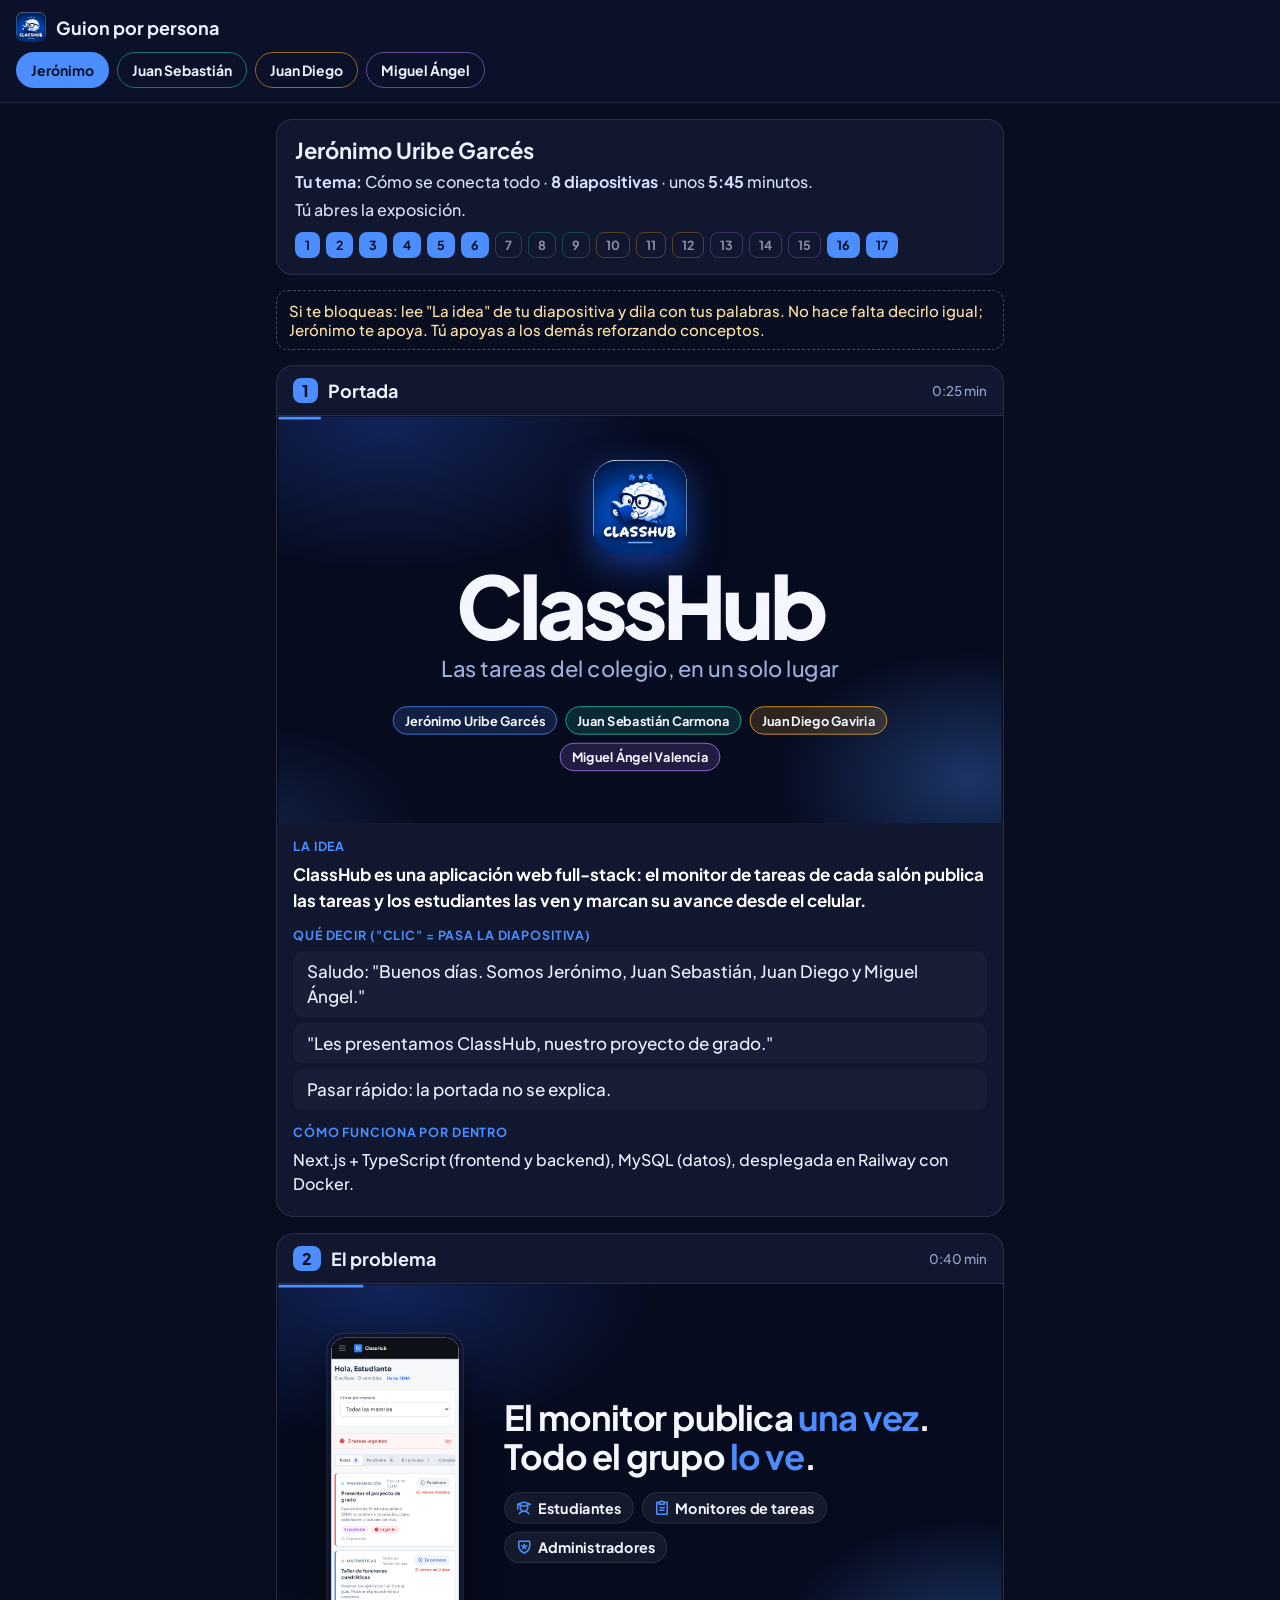
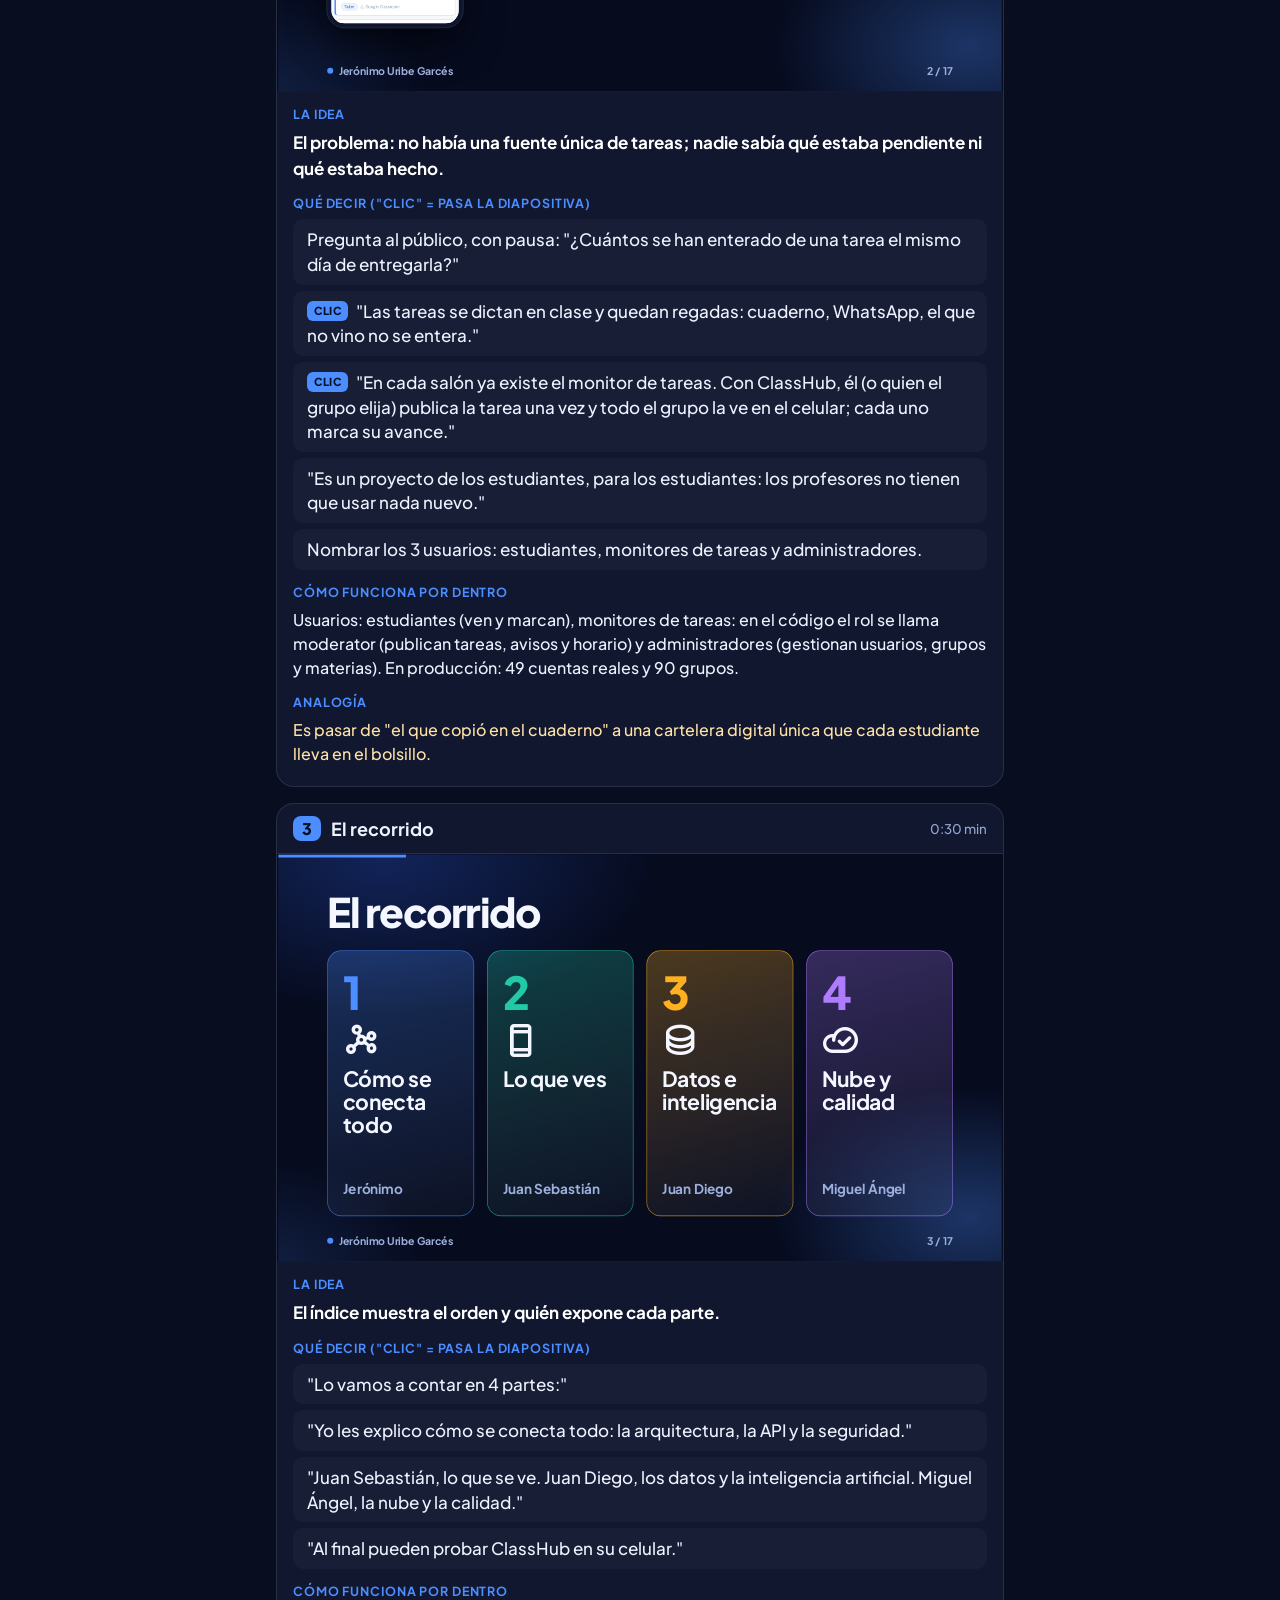
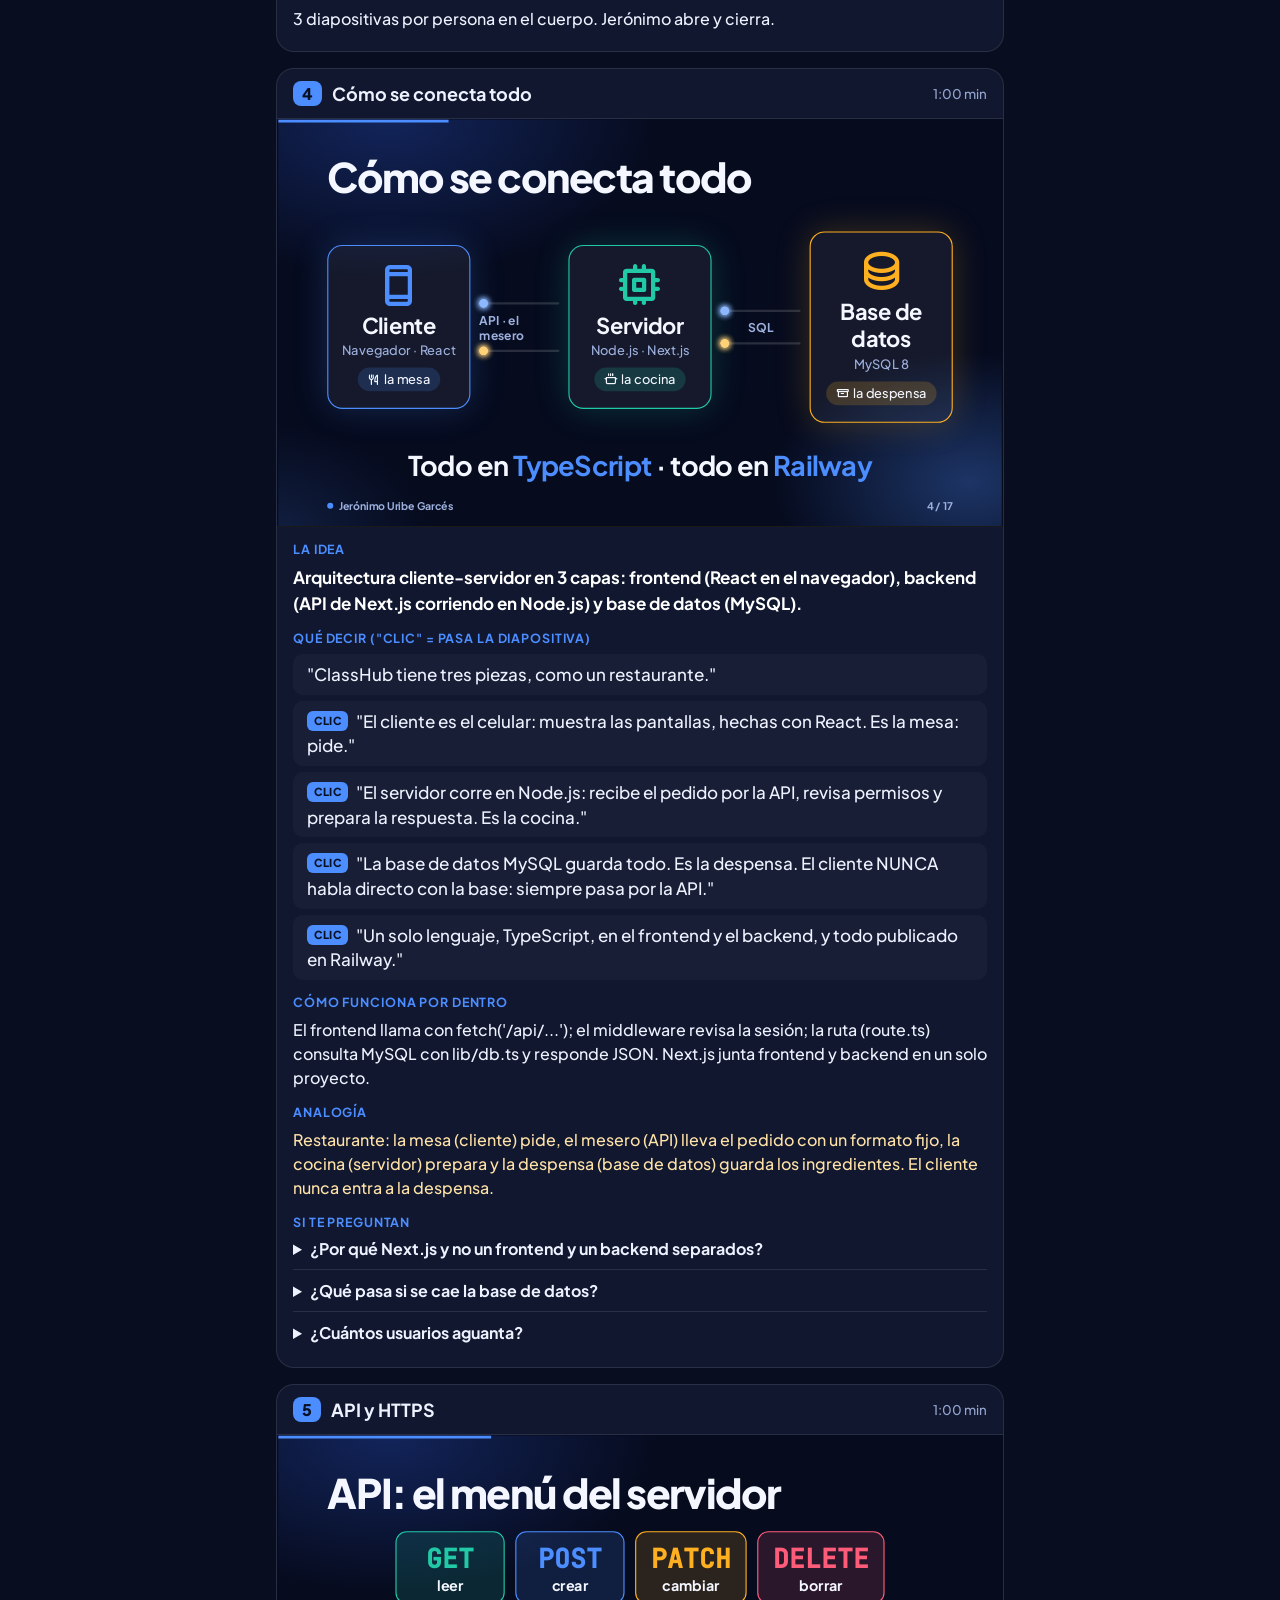
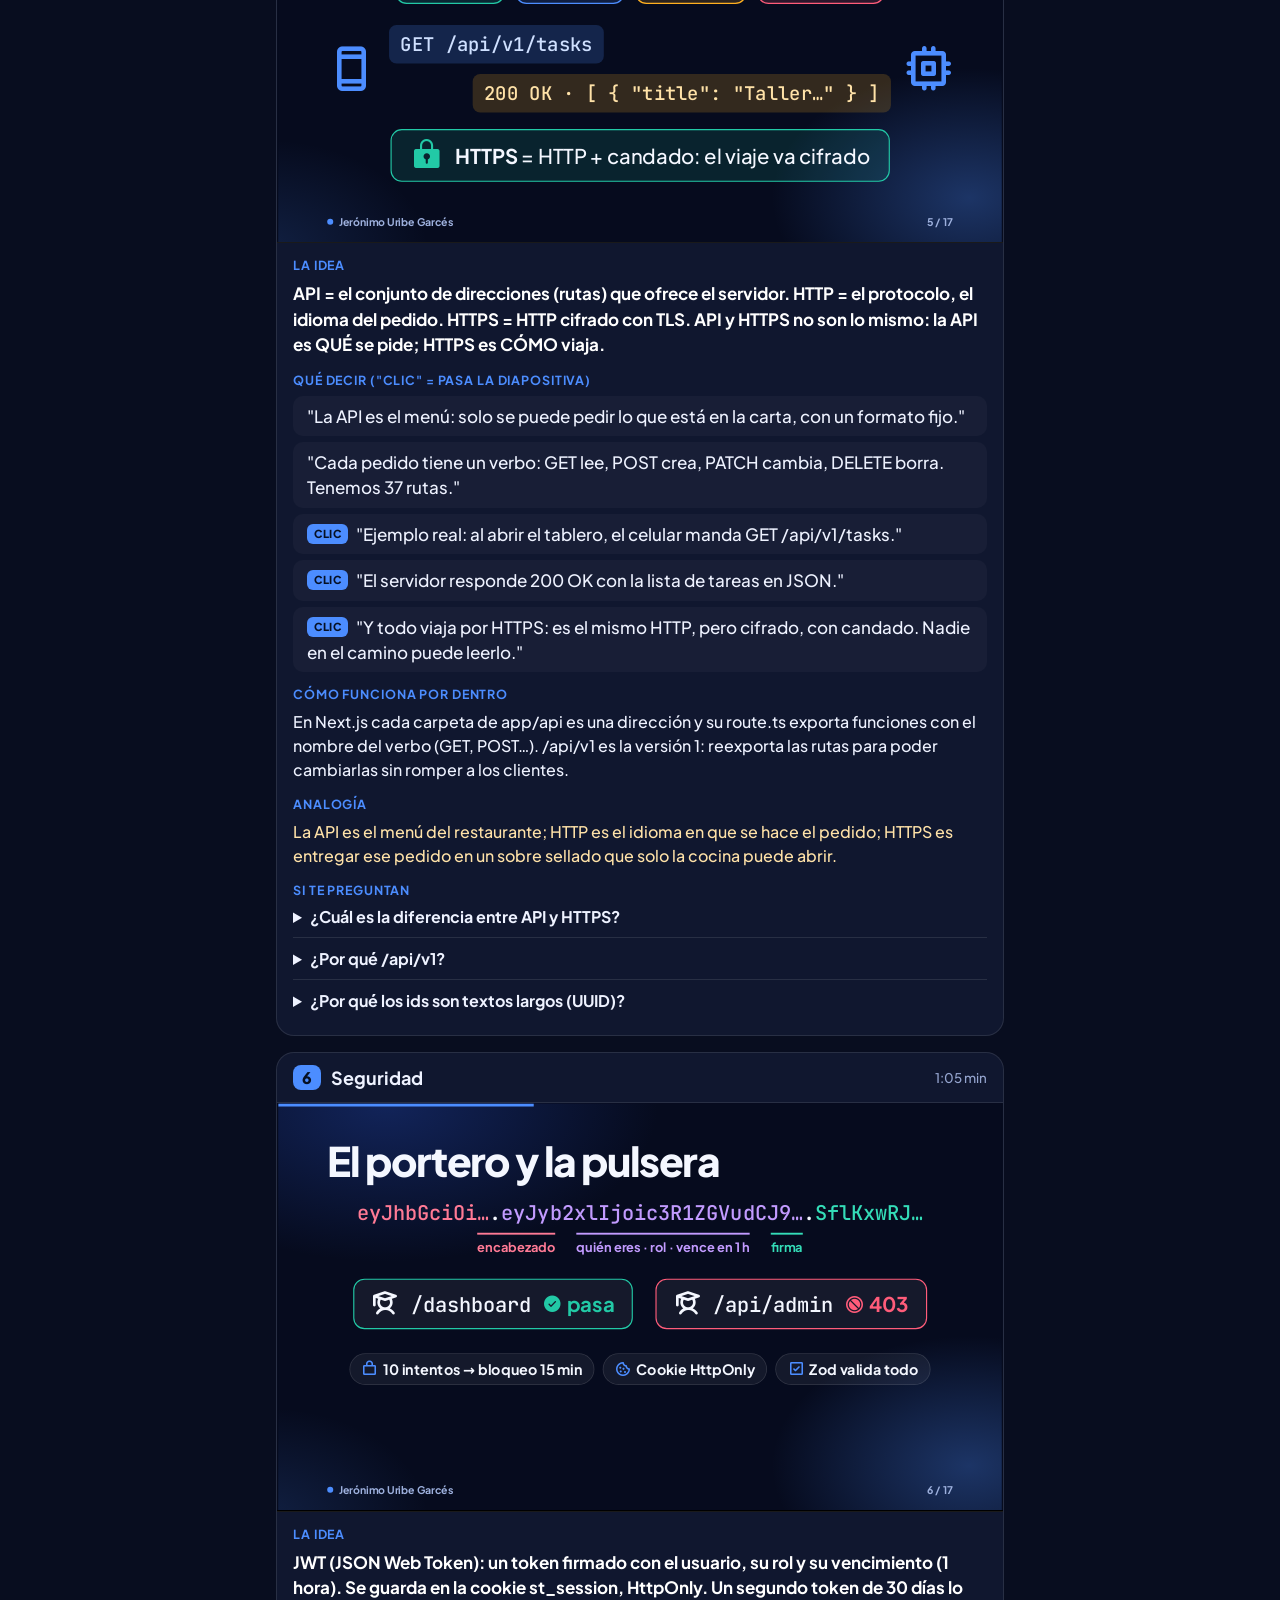
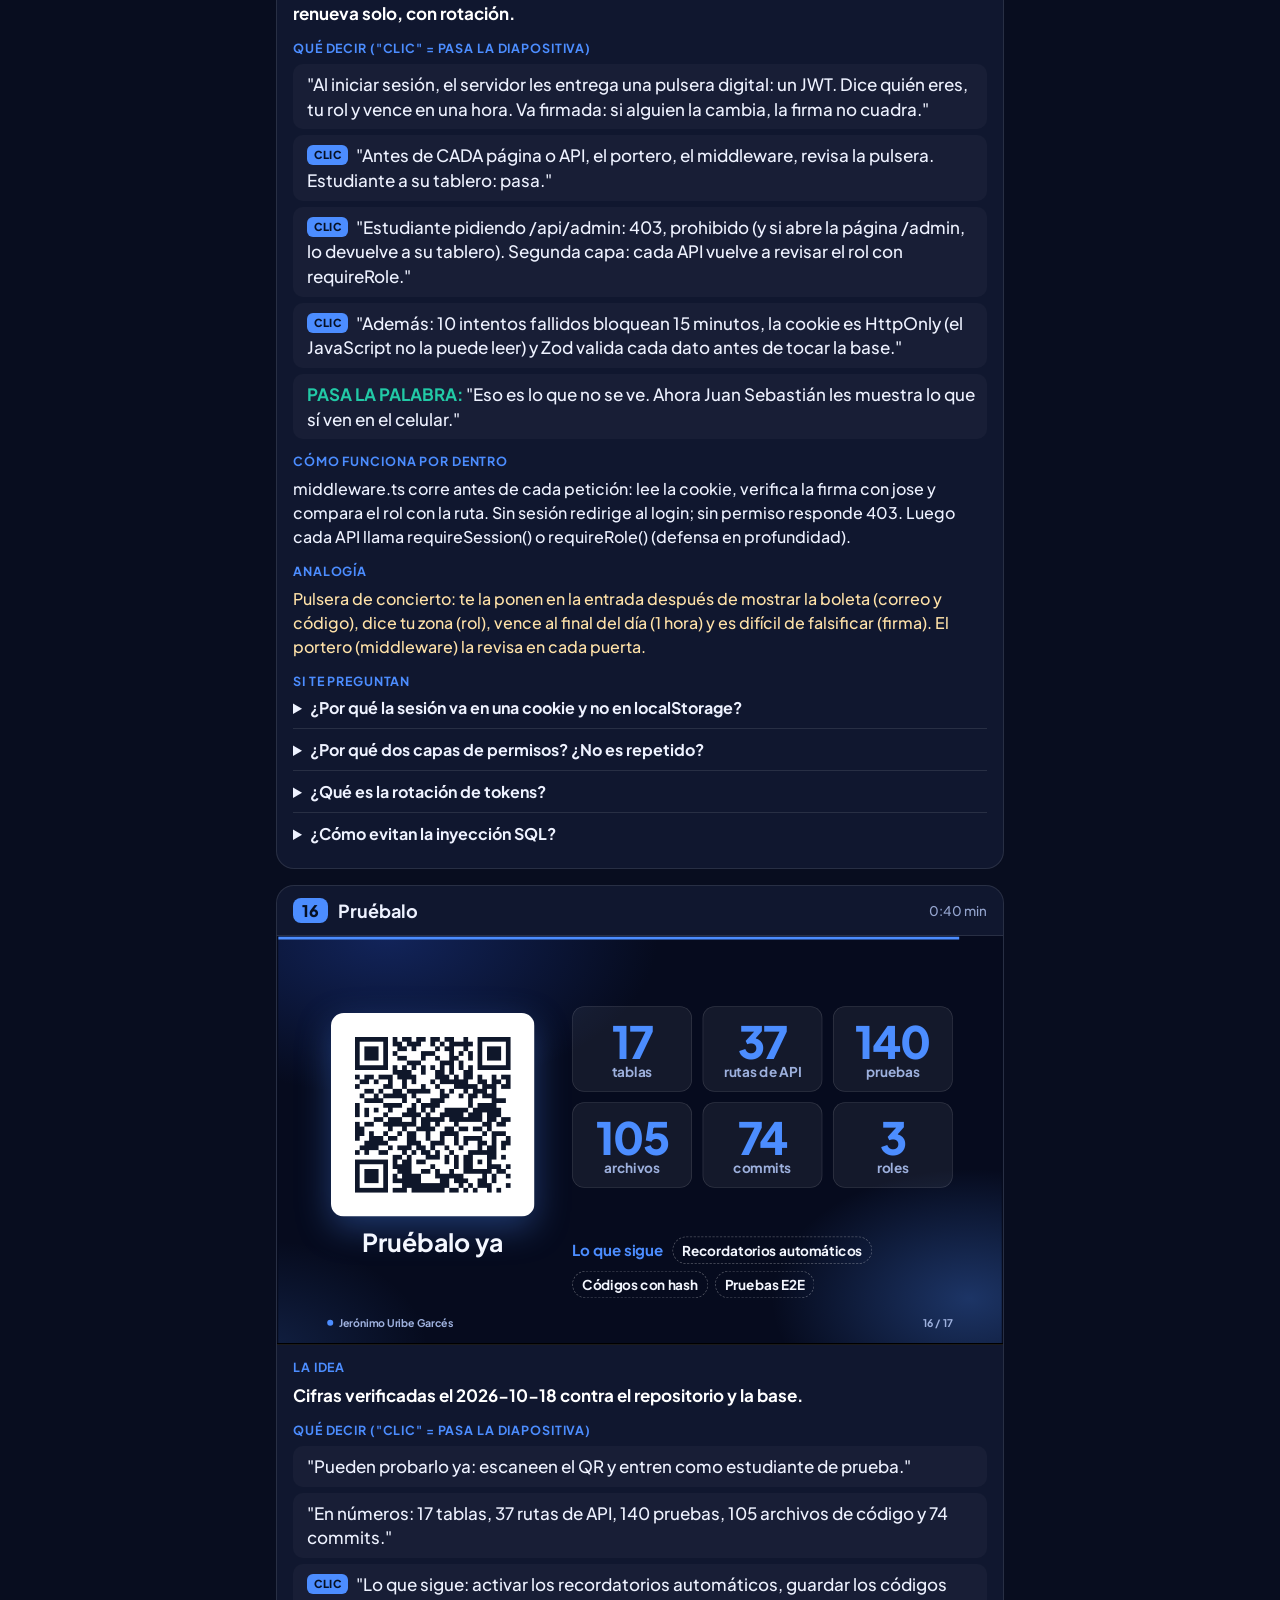
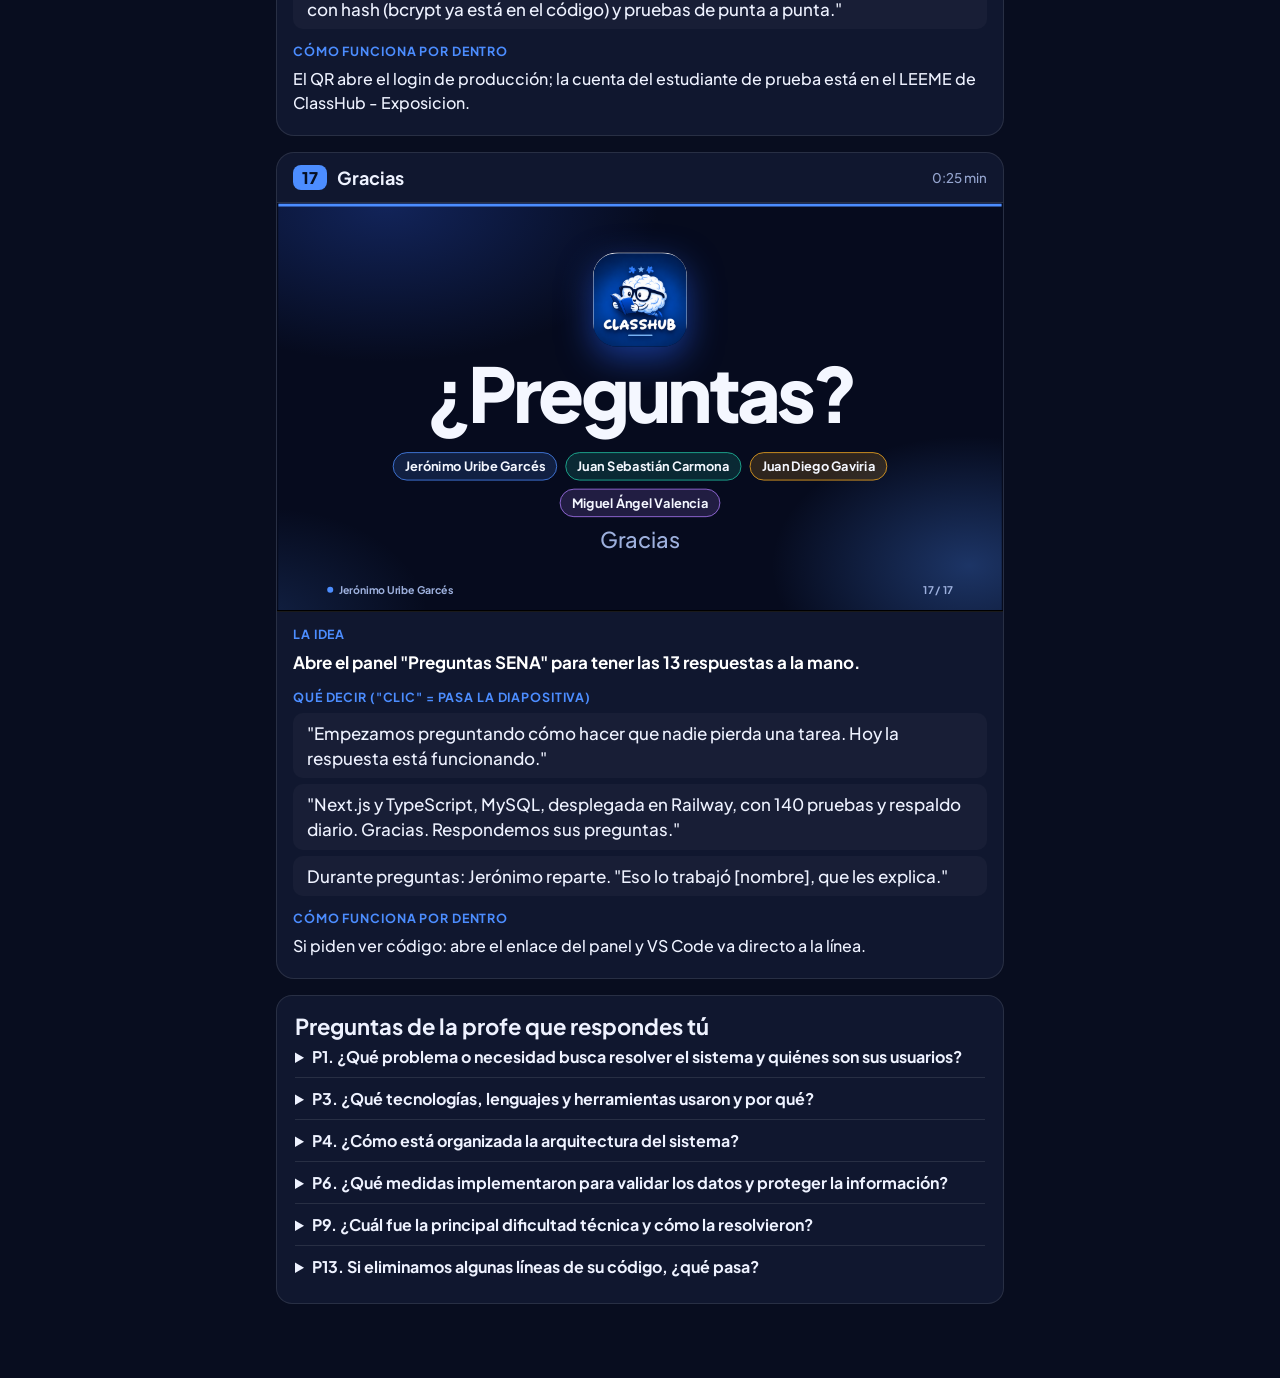
==== guion.html @ 40197494 "Guion por persona, plan B sin internet y asistente de respaldo - guion.html: la parte de cada integr" ====
<!doctype html>
<html lang="es">
<head>
  <meta charset="utf-8">
  <meta name="viewport" content="width=device-width, initial-scale=1">
  <title>ClassHub · Guion por persona</title>
  <meta name="theme-color" content="#080D1F">
  <link rel="icon" href="img/logo.png">
  <link rel="stylesheet" href="vendor/ph/bold.css">
  <link rel="stylesheet" href="vendor/ph/fill.css">
  <link rel="stylesheet" href="presentador.css">
  <style>
    body.guion { display: block; overflow: auto; height: auto; }
    .g-cab { position: sticky; top: 0; z-index: 5; background: #0B1128; border-bottom: 1px solid var(--borde); padding: 12px 16px; }
    .g-cab h1 { margin: 0 0 10px; font-size: 18px; display: flex; align-items: center; gap: 10px; }
    .g-cab h1 img { width: 30px; height: 30px; border-radius: 8px; }
    .personas { display: flex; gap: 8px; overflow-x: auto; padding-bottom: 2px; }
    .personas a { flex: none; text-decoration: none; padding: 8px 14px; border-radius: 999px; border: 1px solid color-mix(in srgb, var(--p) 55%, transparent); font-weight: 700; font-size: 14px; }
    .personas a.activa { background: var(--p); color: #061024; }
    .g-cuerpo { max-width: 760px; margin: 0 auto; padding: 16px 16px 60px; }
    .resumen { background: var(--panel); border: 1px solid var(--borde); border-radius: 16px; padding: 16px 18px; margin-bottom: 14px; }
    .resumen h2 { margin: 0 0 6px; font-size: 22px; }
    .resumen p { margin: 4px 0; color: #D7E0FA; line-height: 1.5; }
    .orden { display: flex; flex-wrap: wrap; gap: 6px; margin-top: 10px; }
    .orden span { font-size: 12.5px; font-weight: 700; padding: 4px 9px; border-radius: 8px; border: 1px solid color-mix(in srgb, var(--p) 50%, transparent); opacity: 0.55; }
    .orden span.mia { background: var(--p); color: #061024; opacity: 1; }
    .diapo { background: var(--panel); border: 1px solid var(--borde); border-radius: 18px; margin-bottom: 16px; overflow: hidden; }
    .diapo-cab { display: flex; align-items: center; gap: 10px; padding: 12px 16px; border-bottom: 1px solid var(--borde); }
    .diapo-cab .n { font-weight: 800; background: var(--p); color: #061024; border-radius: 8px; padding: 2px 9px; }
    .diapo-cab b { font-size: 18px; }
    .diapo-cab small { margin-left: auto; color: var(--suave); white-space: nowrap; }
    .diapo .marco { border-radius: 0; border: 0; border-bottom: 1px solid var(--borde); }
    .diapo .dentro { padding: 14px 16px; }
    .diapo h3 { margin: 14px 0 8px; font-size: 12.5px; text-transform: uppercase; letter-spacing: 0.07em; color: var(--p); }
    .diapo h3:first-child { margin-top: 0; }
    .diapo ol { margin: 0; padding: 0; list-style: none; display: flex; flex-direction: column; gap: 6px; }
    .diapo li { font-size: 17px; line-height: 1.45; padding: 8px 10px; border-radius: 10px; background: rgba(255,255,255,.03); }
    .diapo p { margin: 0 0 6px; line-height: 1.5; }
    .idea { font-size: 17px; font-weight: 600; color: #fff; }
    .tip { border: 1px dashed rgba(255,255,255,.25); border-radius: 12px; padding: 10px 12px; color: #FFE2A8; font-size: 15px; }
  </style>
</head>
<body class="guion">
  <header class="g-cab">
    <h1><img src="img/logo.png" alt="">Guion por persona</h1>
    <nav id="personas" class="personas"></nav>
  </header>
  <main id="cuerpo" class="g-cuerpo"></main>
  <script src="contenido.js"></script>
  <script>
    (() => {
      const E = window.EXPO;
      const esc = s => String(s ?? '').replace(/[&<>"']/g, c => ({ '&': '&amp;', '<': '&lt;', '>': '&gt;', '"': '&quot;', "'": '&#39;' }[c]));
      const mmss = s => `${Math.floor(s / 60)}:${String(s % 60).padStart(2, '0')}`;
      const linea = t => {
        const clic = t.startsWith('[→]');
        let x = esc(clic ? t.slice(3).trim() : t)
          .replace(/^OJO:/, '<b class="ojo">OJO:</b>')
          .replace(/^PASE:/, '<b class="pase">PASA LA PALABRA:</b>');
        return `<li>${clic ? '<span class="clic">clic</span>' : ''}${x}</li>`;
      };

      function pintar() {
        const i = Math.max(0, Math.min(3, Number(location.hash.slice(1)) || 0));
        const p = E.equipo[i];
        document.documentElement.style.setProperty('--p', p.color);
        document.getElementById('personas').innerHTML = E.equipo.map((x, k) =>
          `<a href="#${k}" style="--p:${x.color}" class="${k === i ? 'activa' : ''}">${esc(x.corto)}</a>`).join('');

        const mias = E.slides.map((s, n) => ({ s, n })).filter(o => o.s.quien === i);
        const total = mias.reduce((a, o) => a + o.s.seg, 0);
        const antes = E.slides[mias[0].n - 1], despues = E.slides[mias[mias.length - 1].n + 1];
        const sena = E.sena.filter(q => q.quien === i);

        document.getElementById('cuerpo').innerHTML = `
          <section class="resumen" style="--p:${p.color}">
            <h2>${esc(p.n)}</h2>
            <p><b>Tu tema:</b> ${esc(p.tema)} · <b>${mias.length} diapositivas</b> · unos <b>${mmss(total)}</b> minutos.</p>
            <p>${antes ? `Antes de ti habla <b>${esc(E.equipo[antes.quien].corto)}</b>: te pasa la palabra en la diapositiva ${mias[0].n}.` : 'Tú abres la exposición.'}
               ${despues && E.slides[mias[mias.length - 1].n + 1].quien !== i ? ` Al terminar, le pasas la palabra a <b>${esc(E.equipo[despues.quien].corto)}</b>.` : ''}</p>
            <div class="orden">${E.slides.map((s, n) => `<span style="--p:${E.equipo[s.quien].color}" class="${s.quien === i ? 'mia' : ''}">${n + 1}</span>`).join('')}</div>
          </section>
          <p class="tip">Si te bloqueas: lee "La idea" de tu diapositiva y dila con tus palabras. No hace falta decirlo igual; Jerónimo te apoya.${i === 0 ? ' Tú apoyas a los demás reforzando conceptos.' : ''}</p>
          ${mias.map(({ s, n }) => `
            <article class="diapo" style="--p:${p.color}">
              <div class="diapo-cab"><span class="n">${n + 1}</span><b>${esc(s.titulo)}</b><small>${mmss(s.seg)} min</small></div>
              <div class="marco"><iframe loading="lazy" src="publico.html?fijo=${n}&paso=99" title="Diapositiva ${n + 1}" tabindex="-1"></iframe></div>
              <div class="dentro">
                ${s.repaso ? `<h3>La idea</h3><p class="idea">${esc(s.repaso.que)}</p>` : ''}
                <h3>Qué decir ("clic" = pasa la diapositiva)</h3><ol>${s.guion.map(linea).join('')}</ol>
                ${s.repaso ? `<h3>Cómo funciona por dentro</h3><p>${esc(s.repaso.como)}</p>` : ''}
                ${s.analogia ? `<h3>Analogía</h3><p style="color:#FFE2A8">${esc(s.analogia)}</p>` : ''}
                ${s.preguntas.length ? `<h3>Si te preguntan</h3>${s.preguntas.map(q => `<details><summary>${esc(q.p)}</summary><p>${esc(q.r)}</p></details>`).join('')}` : ''}
              </div>
            </article>`).join('')}
          ${sena.length ? `<section class="resumen" style="--p:${p.color}"><h2>Preguntas de la profe que respondes tú</h2>
            ${sena.map(q => `<details><summary>P${q.id}. ${esc(q.p)}</summary><p>${esc(q.r)}</p></details>`).join('')}</section>` : ''}`;
        scrollTo(0, 0);
      }
      addEventListener('hashchange', pintar);
      pintar();
    })();
  </script>
</body>
</html>
---- vendor/ph/bold.css ----
@font-face {
  font-family: "Phosphor-Bold";
  src: url("./Phosphor-Bold.woff2") format("woff2");
  font-weight: normal;
  font-style: normal;
  font-display: block;
}

.ph-bold {
  /* use !important to prevent issues with browser extensions that change fonts */
  font-family: "Phosphor-Bold" !important;
  speak: never;
  font-style: normal;
  font-weight: normal;
  font-variant: normal;
  text-transform: none;
  line-height: 1;

  /* Enable Ligatures ================ */
  letter-spacing: 0;
  -webkit-font-feature-settings: "liga";
  -moz-font-feature-settings: "liga=1";
  -moz-font-feature-settings: "liga";
  -ms-font-feature-settings: "liga" 1;
  font-feature-settings: "liga";
  -webkit-font-variant-ligatures: discretionary-ligatures;
  font-variant-ligatures: discretionary-ligatures;

  /* Better Font Rendering =========== */
  -webkit-font-smoothing: antialiased;
  -moz-osx-font-smoothing: grayscale;
}

.ph-bold.ph-acorn:before {
  content: "\eb9a";
}
.ph-bold.ph-address-book:before {
  content: "\e6f8";
}
.ph-bold.ph-address-book-tabs:before {
  content: "\ee4e";
}
.ph-bold.ph-air-traffic-control:before {
  content: "\ecd8";
}
.ph-bold.ph-airplane:before {
  content: "\e002";
}
.ph-bold.ph-airplane-in-flight:before {
  content: "\e4fe";
}
.ph-bold.ph-airplane-landing:before {
  content: "\e502";
}
.ph-bold.ph-airplane-takeoff:before {
  content: "\e504";
}
.ph-bold.ph-airplane-taxiing:before {
  content: "\e500";
}
.ph-bold.ph-airplane-tilt:before {
  content: "\e5d6";
}
.ph-bold.ph-airplay:before {
  content: "\e004";
}
.ph-bold.ph-alarm:before {
  content: "\e006";
}
.ph-bold.ph-alien:before {
  content: "\e8a6";
}
.ph-bold.ph-align-bottom:before {
  content: "\e506";
}
.ph-bold.ph-align-bottom-simple:before {
  content: "\eb0c";
}
.ph-bold.ph-align-center-horizontal:before {
  content: "\e50a";
}
.ph-bold.ph-align-center-horizontal-simple:before {
  content: "\eb0e";
}
.ph-bold.ph-align-center-vertical:before {
  content: "\e50c";
}
.ph-bold.ph-align-center-vertical-simple:before {
  content: "\eb10";
}
.ph-bold.ph-align-left:before {
  content: "\e50e";
}
.ph-bold.ph-align-left-simple:before {
  content: "\eaee";
}
.ph-bold.ph-align-right:before {
  content: "\e510";
}
.ph-bold.ph-align-right-simple:before {
  content: "\eb12";
}
.ph-bold.ph-align-top:before {
  content: "\e512";
}
.ph-bold.ph-align-top-simple:before {
  content: "\eb14";
}
.ph-bold.ph-amazon-logo:before {
  content: "\e96c";
}
.ph-bold.ph-ambulance:before {
  content: "\e572";
}
.ph-bold.ph-anchor:before {
  content: "\e514";
}
.ph-bold.ph-anchor-simple:before {
  content: "\e5d8";
}
.ph-bold.ph-android-logo:before {
  content: "\e008";
}
.ph-bold.ph-angle:before {
  content: "\e7bc";
}
.ph-bold.ph-angular-logo:before {
  content: "\eb80";
}
.ph-bold.ph-aperture:before {
  content: "\e00a";
}
.ph-bold.ph-app-store-logo:before {
  content: "\e974";
}
.ph-bold.ph-app-window:before {
  content: "\e5da";
}
.ph-bold.ph-apple-logo:before {
  content: "\e516";
}
.ph-bold.ph-apple-podcasts-logo:before {
  content: "\eb96";
}
.ph-bold.ph-approximate-equals:before {
  content: "\edaa";
}
.ph-bold.ph-archive:before {
  content: "\e00c";
}
.ph-bold.ph-armchair:before {
  content: "\e012";
}
.ph-bold.ph-arrow-arc-left:before {
  content: "\e014";
}
.ph-bold.ph-arrow-arc-right:before {
  content: "\e016";
}
.ph-bold.ph-arrow-bend-double-up-left:before {
  content: "\e03a";
}
.ph-bold.ph-arrow-bend-double-up-right:before {
  content: "\e03c";
}
.ph-bold.ph-arrow-bend-down-left:before {
  content: "\e018";
}
.ph-bold.ph-arrow-bend-down-right:before {
  content: "\e01a";
}
.ph-bold.ph-arrow-bend-left-down:before {
  content: "\e01c";
}
.ph-bold.ph-arrow-bend-left-up:before {
  content: "\e01e";
}
.ph-bold.ph-arrow-bend-right-down:before {
  content: "\e020";
}
.ph-bold.ph-arrow-bend-right-up:before {
  content: "\e022";
}
.ph-bold.ph-arrow-bend-up-left:before {
  content: "\e024";
}
.ph-bold.ph-arrow-bend-up-right:before {
  content: "\e026";
}
.ph-bold.ph-arrow-circle-down:before {
  content: "\e028";
}
.ph-bold.ph-arrow-circle-down-left:before {
  content: "\e02a";
}
.ph-bold.ph-arrow-circle-down-right:before {
  content: "\e02c";
}
.ph-bold.ph-arrow-circle-left:before {
  content: "\e05a";
}
.ph-bold.ph-arrow-circle-right:before {
  content: "\e02e";
}
.ph-bold.ph-arrow-circle-up:before {
  content: "\e030";
}
.ph-bold.ph-arrow-circle-up-left:before {
  content: "\e032";
}
.ph-bold.ph-arrow-circle-up-right:before {
  content: "\e034";
}
.ph-bold.ph-arrow-clockwise:before {
  content: "\e036";
}
.ph-bold.ph-arrow-counter-clockwise:before {
  content: "\e038";
}
.ph-bold.ph-arrow-down:before {
  content: "\e03e";
}
.ph-bold.ph-arrow-down-left:before {
  content: "\e040";
}
.ph-bold.ph-arrow-down-right:before {
  content: "\e042";
}
.ph-bold.ph-arrow-elbow-down-left:before {
  content: "\e044";
}
.ph-bold.ph-arrow-elbow-down-right:before {
  content: "\e046";
}
.ph-bold.ph-arrow-elbow-left:before {
  content: "\e048";
}
.ph-bold.ph-arrow-elbow-left-down:before {
  content: "\e04a";
}
.ph-bold.ph-arrow-elbow-left-up:before {
  content: "\e04c";
}
.ph-bold.ph-arrow-elbow-right:before {
  content: "\e04e";
}
.ph-bold.ph-arrow-elbow-right-down:before {
  content: "\e050";
}
.ph-bold.ph-arrow-elbow-right-up:before {
  content: "\e052";
}
.ph-bold.ph-arrow-elbow-up-left:before {
  content: "\e054";
}
.ph-bold.ph-arrow-elbow-up-right:before {
  content: "\e056";
}
.ph-bold.ph-arrow-fat-down:before {
  content: "\e518";
}
.ph-bold.ph-arrow-fat-left:before {
  content: "\e51a";
}
.ph-bold.ph-arrow-fat-line-down:before {
  content: "\e51c";
}
.ph-bold.ph-arrow-fat-line-left:before {
  content: "\e51e";
}
.ph-bold.ph-arrow-fat-line-right:before {
  content: "\e520";
}
.ph-bold.ph-arrow-fat-line-up:before {
  content: "\e522";
}
.ph-bold.ph-arrow-fat-lines-down:before {
  content: "\e524";
}
.ph-bold.ph-arrow-fat-lines-left:before {
  content: "\e526";
}
.ph-bold.ph-arrow-fat-lines-right:before {
  content: "\e528";
}
.ph-bold.ph-arrow-fat-lines-up:before {
  content: "\e52a";
}
.ph-bold.ph-arrow-fat-right:before {
  content: "\e52c";
}
.ph-bold.ph-arrow-fat-up:before {
  content: "\e52e";
}
.ph-bold.ph-arrow-left:before {
  content: "\e058";
}
.ph-bold.ph-arrow-line-down:before {
  content: "\e05c";
}
.ph-bold.ph-arrow-line-down-left:before {
  content: "\e05e";
}
.ph-bold.ph-arrow-line-down-right:before {
  content: "\e060";
}
.ph-bold.ph-arrow-line-left:before {
  content: "\e062";
}
.ph-bold.ph-arrow-line-right:before {
  content: "\e064";
}
.ph-bold.ph-arrow-line-up:before {
  content: "\e066";
}
.ph-bold.ph-arrow-line-up-left:before {
  content: "\e068";
}
.ph-bold.ph-arrow-line-up-right:before {
  content: "\e06a";
}
.ph-bold.ph-arrow-right:before {
  content: "\e06c";
}
.ph-bold.ph-arrow-square-down:before {
  content: "\e06e";
}
.ph-bold.ph-arrow-square-down-left:before {
  content: "\e070";
}
.ph-bold.ph-arrow-square-down-right:before {
  content: "\e072";
}
.ph-bold.ph-arrow-square-in:before {
  content: "\e5dc";
}
.ph-bold.ph-arrow-square-left:before {
  content: "\e074";
}
.ph-bold.ph-arrow-square-out:before {
  content: "\e5de";
}
.ph-bold.ph-arrow-square-right:before {
  content: "\e076";
}
.ph-bold.ph-arrow-square-up:before {
  content: "\e078";
}
.ph-bold.ph-arrow-square-up-left:before {
  content: "\e07a";
}
.ph-bold.ph-arrow-square-up-right:before {
  content: "\e07c";
}
.ph-bold.ph-arrow-u-down-left:before {
  content: "\e07e";
}
.ph-bold.ph-arrow-u-down-right:before {
  content: "\e080";
}
.ph-bold.ph-arrow-u-left-down:before {
  content: "\e082";
}
.ph-bold.ph-arrow-u-left-up:before {
  content: "\e084";
}
.ph-bold.ph-arrow-u-right-down:before {
  content: "\e086";
}
.ph-bold.ph-arrow-u-right-up:before {
  content: "\e088";
}
.ph-bold.ph-arrow-u-up-left:before {
  content: "\e08a";
}
.ph-bold.ph-arrow-u-up-right:before {
  content: "\e08c";
}
.ph-bold.ph-arrow-up:before {
  content: "\e08e";
}
.ph-bold.ph-arrow-up-left:before {
  content: "\e090";
}
.ph-bold.ph-arrow-up-right:before {
  content: "\e092";
}
.ph-bold.ph-arrows-clockwise:before {
  content: "\e094";
}
.ph-bold.ph-arrows-counter-clockwise:before {
  content: "\e096";
}
.ph-bold.ph-arrows-down-up:before {
  content: "\e098";
}
.ph-bold.ph-arrows-horizontal:before {
  content: "\eb06";
}
.ph-bold.ph-arrows-in:before {
  content: "\e09a";
}
.ph-bold.ph-arrows-in-cardinal:before {
  content: "\e09c";
}
.ph-bold.ph-arrows-in-line-horizontal:before {
  content: "\e530";
}
.ph-bold.ph-arrows-in-line-vertical:before {
  content: "\e532";
}
.ph-bold.ph-arrows-in-simple:before {
  content: "\e09e";
}
.ph-bold.ph-arrows-left-right:before {
  content: "\e0a0";
}
.ph-bold.ph-arrows-merge:before {
  content: "\ed3e";
}
.ph-bold.ph-arrows-out:before {
  content: "\e0a2";
}
.ph-bold.ph-arrows-out-cardinal:before {
  content: "\e0a4";
}
.ph-bold.ph-arrows-out-line-horizontal:before {
  content: "\e534";
}
.ph-bold.ph-arrows-out-line-vertical:before {
  content: "\e536";
}
.ph-bold.ph-arrows-out-simple:before {
  content: "\e0a6";
}
.ph-bold.ph-arrows-split:before {
  content: "\ed3c";
}
.ph-bold.ph-arrows-vertical:before {
  content: "\eb04";
}
.ph-bold.ph-article:before {
  content: "\e0a8";
}
.ph-bold.ph-article-medium:before {
  content: "\e5e0";
}
.ph-bold.ph-article-ny-times:before {
  content: "\e5e2";
}
.ph-bold.ph-asclepius:before {
  content: "\ee34";
}
.ph-bold.ph-caduceus:before {
  content: "\ee34";
}
.ph-bold.ph-asterisk:before {
  content: "\e0aa";
}
.ph-bold.ph-asterisk-simple:before {
  content: "\e832";
}
.ph-bold.ph-at:before {
  content: "\e0ac";
}
.ph-bold.ph-atom:before {
  content: "\e5e4";
}
.ph-bold.ph-avocado:before {
  content: "\ee04";
}
.ph-bold.ph-axe:before {
  content: "\e9fc";
}
.ph-bold.ph-baby:before {
  content: "\e774";
}
.ph-bold.ph-baby-carriage:before {
  content: "\e818";
}
.ph-bold.ph-backpack:before {
  content: "\e922";
}
.ph-bold.ph-backspace:before {
  content: "\e0ae";
}
.ph-bold.ph-bag:before {
  content: "\e0b0";
}
.ph-bold.ph-bag-simple:before {
  content: "\e5e6";
}
.ph-bold.ph-balloon:before {
  content: "\e76c";
}
.ph-bold.ph-bandaids:before {
  content: "\e0b2";
}
.ph-bold.ph-bank:before {
  content: "\e0b4";
}
.ph-bold.ph-barbell:before {
  content: "\e0b6";
}
.ph-bold.ph-barcode:before {
  content: "\e0b8";
}
.ph-bold.ph-barn:before {
  content: "\ec72";
}
.ph-bold.ph-barricade:before {
  content: "\e948";
}
.ph-bold.ph-baseball:before {
  content: "\e71a";
}
.ph-bold.ph-baseball-cap:before {
  content: "\ea28";
}
.ph-bold.ph-baseball-helmet:before {
  content: "\ee4a";
}
.ph-bold.ph-basket:before {
  content: "\e964";
}
.ph-bold.ph-basketball:before {
  content: "\e724";
}
.ph-bold.ph-bathtub:before {
  content: "\e81e";
}
.ph-bold.ph-battery-charging:before {
  content: "\e0ba";
}
.ph-bold.ph-battery-charging-vertical:before {
  content: "\e0bc";
}
.ph-bold.ph-battery-empty:before {
  content: "\e0be";
}
.ph-bold.ph-battery-full:before {
  content: "\e0c0";
}
.ph-bold.ph-battery-high:before {
  content: "\e0c2";
}
.ph-bold.ph-battery-low:before {
  content: "\e0c4";
}
.ph-bold.ph-battery-medium:before {
  content: "\e0c6";
}
.ph-bold.ph-battery-plus:before {
  content: "\e808";
}
.ph-bold.ph-battery-plus-vertical:before {
  content: "\ec50";
}
.ph-bold.ph-battery-vertical-empty:before {
  content: "\e7c6";
}
.ph-bold.ph-battery-vertical-full:before {
  content: "\e7c4";
}
.ph-bold.ph-battery-vertical-high:before {
  content: "\e7c2";
}
.ph-bold.ph-battery-vertical-low:before {
  content: "\e7be";
}
.ph-bold.ph-battery-vertical-medium:before {
  content: "\e7c0";
}
.ph-bold.ph-battery-warning:before {
  content: "\e0c8";
}
.ph-bold.ph-battery-warning-vertical:before {
  content: "\e0ca";
}
.ph-bold.ph-beach-ball:before {
  content: "\ed24";
}
.ph-bold.ph-beanie:before {
  content: "\ea2a";
}
.ph-bold.ph-bed:before {
  content: "\e0cc";
}
.ph-bold.ph-beer-bottle:before {
  content: "\e7b0";
}
.ph-bold.ph-beer-stein:before {
  content: "\eb62";
}
.ph-bold.ph-behance-logo:before {
  content: "\e7f4";
}
.ph-bold.ph-bell:before {
  content: "\e0ce";
}
.ph-bold.ph-bell-ringing:before {
  content: "\e5e8";
}
.ph-bold.ph-bell-simple:before {
  content: "\e0d0";
}
.ph-bold.ph-bell-simple-ringing:before {
  content: "\e5ea";
}
.ph-bold.ph-bell-simple-slash:before {
  content: "\e0d2";
}
.ph-bold.ph-bell-simple-z:before {
  content: "\e5ec";
}
.ph-bold.ph-bell-slash:before {
  content: "\e0d4";
}
.ph-bold.ph-bell-z:before {
  content: "\e5ee";
}
.ph-bold.ph-belt:before {
  content: "\ea2c";
}
.ph-bold.ph-bezier-curve:before {
  content: "\eb00";
}
.ph-bold.ph-bicycle:before {
  content: "\e0d6";
}
.ph-bold.ph-binary:before {
  content: "\ee60";
}
.ph-bold.ph-binoculars:before {
  content: "\ea64";
}
.ph-bold.ph-biohazard:before {
  content: "\e9e0";
}
.ph-bold.ph-bird:before {
  content: "\e72c";
}
.ph-bold.ph-blueprint:before {
  content: "\eda0";
}
.ph-bold.ph-bluetooth:before {
  content: "\e0da";
}
.ph-bold.ph-bluetooth-connected:before {
  content: "\e0dc";
}
.ph-bold.ph-bluetooth-slash:before {
  content: "\e0de";
}
.ph-bold.ph-bluetooth-x:before {
  content: "\e0e0";
}
.ph-bold.ph-boat:before {
  content: "\e786";
}
.ph-bold.ph-bomb:before {
  content: "\ee0a";
}
.ph-bold.ph-bone:before {
  content: "\e7f2";
}
.ph-bold.ph-book:before {
  content: "\e0e2";
}
.ph-bold.ph-book-bookmark:before {
  content: "\e0e4";
}
.ph-bold.ph-book-open:before {
  content: "\e0e6";
}
.ph-bold.ph-book-open-text:before {
  content: "\e8f2";
}
.ph-bold.ph-book-open-user:before {
  content: "\ede0";
}
.ph-bold.ph-bookmark:before {
  content: "\e0e8";
}
.ph-bold.ph-bookmark-simple:before {
  content: "\e0ea";
}
.ph-bold.ph-bookmarks:before {
  content: "\e0ec";
}
.ph-bold.ph-bookmarks-simple:before {
  content: "\e5f0";
}
.ph-bold.ph-books:before {
  content: "\e758";
}
.ph-bold.ph-boot:before {
  content: "\ecca";
}
.ph-bold.ph-boules:before {
  content: "\e722";
}
.ph-bold.ph-bounding-box:before {
  content: "\e6ce";
}
.ph-bold.ph-bowl-food:before {
  content: "\eaa4";
}
.ph-bold.ph-bowl-steam:before {
  content: "\e8e4";
}
.ph-bold.ph-bowling-ball:before {
  content: "\ea34";
}
.ph-bold.ph-box-arrow-down:before {
  content: "\e00e";
}
.ph-bold.ph-archive-box:before {
  content: "\e00e";
}
.ph-bold.ph-box-arrow-up:before {
  content: "\ee54";
}
.ph-bold.ph-boxing-glove:before {
  content: "\ea36";
}
.ph-bold.ph-brackets-angle:before {
  content: "\e862";
}
.ph-bold.ph-brackets-curly:before {
  content: "\e860";
}
.ph-bold.ph-brackets-round:before {
  content: "\e864";
}
.ph-bold.ph-brackets-square:before {
  content: "\e85e";
}
.ph-bold.ph-brain:before {
  content: "\e74e";
}
.ph-bold.ph-brandy:before {
  content: "\e6b4";
}
.ph-bold.ph-bread:before {
  content: "\e81c";
}
.ph-bold.ph-bridge:before {
  content: "\ea68";
}
.ph-bold.ph-briefcase:before {
  content: "\e0ee";
}
.ph-bold.ph-briefcase-metal:before {
  content: "\e5f2";
}
.ph-bold.ph-broadcast:before {
  content: "\e0f2";
}
.ph-bold.ph-broom:before {
  content: "\ec54";
}
.ph-bold.ph-browser:before {
  content: "\e0f4";
}
.ph-bold.ph-browsers:before {
  content: "\e0f6";
}
.ph-bold.ph-bug:before {
  content: "\e5f4";
}
.ph-bold.ph-bug-beetle:before {
  content: "\e5f6";
}
.ph-bold.ph-bug-droid:before {
  content: "\e5f8";
}
.ph-bold.ph-building:before {
  content: "\e100";
}
.ph-bold.ph-building-apartment:before {
  content: "\e0fe";
}
.ph-bold.ph-building-office:before {
  content: "\e0ff";
}
.ph-bold.ph-buildings:before {
  content: "\e102";
}
.ph-bold.ph-bulldozer:before {
  content: "\ec6c";
}
.ph-bold.ph-bus:before {
  content: "\e106";
}
.ph-bold.ph-butterfly:before {
  content: "\ea6e";
}
.ph-bold.ph-cable-car:before {
  content: "\e49c";
}
.ph-bold.ph-cactus:before {
  content: "\e918";
}
.ph-bold.ph-cake:before {
  content: "\e780";
}
.ph-bold.ph-calculator:before {
  content: "\e538";
}
.ph-bold.ph-calendar:before {
  content: "\e108";
}
.ph-bold.ph-calendar-blank:before {
  content: "\e10a";
}
.ph-bold.ph-calendar-check:before {
  content: "\e712";
}
.ph-bold.ph-calendar-dot:before {
  content: "\e7b2";
}
.ph-bold.ph-calendar-dots:before {
  content: "\e7b4";
}
.ph-bold.ph-calendar-heart:before {
  content: "\e8b0";
}
.ph-bold.ph-calendar-minus:before {
  content: "\ea14";
}
.ph-bold.ph-calendar-plus:before {
  content: "\e714";
}
.ph-bold.ph-calendar-slash:before {
  content: "\ea12";
}
.ph-bold.ph-calendar-star:before {
  content: "\e8b2";
}
.ph-bold.ph-calendar-x:before {
  content: "\e10c";
}
.ph-bold.ph-call-bell:before {
  content: "\e7de";
}
.ph-bold.ph-camera:before {
  content: "\e10e";
}
.ph-bold.ph-camera-plus:before {
  content: "\ec58";
}
.ph-bold.ph-camera-rotate:before {
  content: "\e7a4";
}
.ph-bold.ph-camera-slash:before {
  content: "\e110";
}
.ph-bold.ph-campfire:before {
  content: "\e9d8";
}
.ph-bold.ph-car:before {
  content: "\e112";
}
.ph-bold.ph-car-battery:before {
  content: "\ee30";
}
.ph-bold.ph-car-profile:before {
  content: "\e8cc";
}
.ph-bold.ph-car-simple:before {
  content: "\e114";
}
.ph-bold.ph-cardholder:before {
  content: "\e5fa";
}
.ph-bold.ph-cards:before {
  content: "\e0f8";
}
.ph-bold.ph-cards-three:before {
  content: "\ee50";
}
.ph-bold.ph-caret-circle-double-down:before {
  content: "\e116";
}
.ph-bold.ph-caret-circle-double-left:before {
  content: "\e118";
}
.ph-bold.ph-caret-circle-double-right:before {
  content: "\e11a";
}
.ph-bold.ph-caret-circle-double-up:before {
  content: "\e11c";
}
.ph-bold.ph-caret-circle-down:before {
  content: "\e11e";
}
.ph-bold.ph-caret-circle-left:before {
  content: "\e120";
}
.ph-bold.ph-caret-circle-right:before {
  content: "\e122";
}
.ph-bold.ph-caret-circle-up:before {
  content: "\e124";
}
.ph-bold.ph-caret-circle-up-down:before {
  content: "\e13e";
}
.ph-bold.ph-caret-double-down:before {
  content: "\e126";
}
.ph-bold.ph-caret-double-left:before {
  content: "\e128";
}
.ph-bold.ph-caret-double-right:before {
  content: "\e12a";
}
.ph-bold.ph-caret-double-up:before {
  content: "\e12c";
}
.ph-bold.ph-caret-down:before {
  content: "\e136";
}
.ph-bold.ph-caret-left:before {
  content: "\e138";
}
.ph-bold.ph-caret-line-down:before {
  content: "\e134";
}
.ph-bold.ph-caret-line-left:before {
  content: "\e132";
}
.ph-bold.ph-caret-line-right:before {
  content: "\e130";
}
.ph-bold.ph-caret-line-up:before {
  content: "\e12e";
}
.ph-bold.ph-caret-right:before {
  content: "\e13a";
}
.ph-bold.ph-caret-up:before {
  content: "\e13c";
}
.ph-bold.ph-caret-up-down:before {
  content: "\e140";
}
.ph-bold.ph-carrot:before {
  content: "\ed38";
}
.ph-bold.ph-cash-register:before {
  content: "\ed80";
}
.ph-bold.ph-cassette-tape:before {
  content: "\ed2e";
}
.ph-bold.ph-castle-turret:before {
  content: "\e9d0";
}
.ph-bold.ph-cat:before {
  content: "\e748";
}
.ph-bold.ph-cell-signal-full:before {
  content: "\e142";
}
.ph-bold.ph-cell-signal-high:before {
  content: "\e144";
}
.ph-bold.ph-cell-signal-low:before {
  content: "\e146";
}
.ph-bold.ph-cell-signal-medium:before {
  content: "\e148";
}
.ph-bold.ph-cell-signal-none:before {
  content: "\e14a";
}
.ph-bold.ph-cell-signal-slash:before {
  content: "\e14c";
}
.ph-bold.ph-cell-signal-x:before {
  content: "\e14e";
}
.ph-bold.ph-cell-tower:before {
  content: "\ebaa";
}
.ph-bold.ph-certificate:before {
  content: "\e766";
}
.ph-bold.ph-chair:before {
  content: "\e950";
}
.ph-bold.ph-chalkboard:before {
  content: "\e5fc";
}
.ph-bold.ph-chalkboard-simple:before {
  content: "\e5fe";
}
.ph-bold.ph-chalkboard-teacher:before {
  content: "\e600";
}
.ph-bold.ph-champagne:before {
  content: "\eaca";
}
.ph-bold.ph-charging-station:before {
  content: "\e8d0";
}
.ph-bold.ph-chart-bar:before {
  content: "\e150";
}
.ph-bold.ph-chart-bar-horizontal:before {
  content: "\e152";
}
.ph-bold.ph-chart-donut:before {
  content: "\eaa6";
}
.ph-bold.ph-chart-line:before {
  content: "\e154";
}
.ph-bold.ph-chart-line-down:before {
  content: "\e8b6";
}
.ph-bold.ph-chart-line-up:before {
  content: "\e156";
}
.ph-bold.ph-chart-pie:before {
  content: "\e158";
}
.ph-bold.ph-chart-pie-slice:before {
  content: "\e15a";
}
.ph-bold.ph-chart-polar:before {
  content: "\eaa8";
}
.ph-bold.ph-chart-scatter:before {
  content: "\eaac";
}
.ph-bold.ph-chat:before {
  content: "\e15c";
}
.ph-bold.ph-chat-centered:before {
  content: "\e160";
}
.ph-bold.ph-chat-centered-dots:before {
  content: "\e164";
}
.ph-bold.ph-chat-centered-slash:before {
  content: "\e162";
}
.ph-bold.ph-chat-centered-text:before {
  content: "\e166";
}
.ph-bold.ph-chat-circle:before {
  content: "\e168";
}
.ph-bold.ph-chat-circle-dots:before {
  content: "\e16c";
}
.ph-bold.ph-chat-circle-slash:before {
  content: "\e16a";
}
.ph-bold.ph-chat-circle-text:before {
  content: "\e16e";
}
.ph-bold.ph-chat-dots:before {
  content: "\e170";
}
.ph-bold.ph-chat-slash:before {
  content: "\e15e";
}
.ph-bold.ph-chat-teardrop:before {
  content: "\e172";
}
.ph-bold.ph-chat-teardrop-dots:before {
  content: "\e176";
}
.ph-bold.ph-chat-teardrop-slash:before {
  content: "\e174";
}
.ph-bold.ph-chat-teardrop-text:before {
  content: "\e178";
}
.ph-bold.ph-chat-text:before {
  content: "\e17a";
}
.ph-bold.ph-chats:before {
  content: "\e17c";
}
.ph-bold.ph-chats-circle:before {
  content: "\e17e";
}
.ph-bold.ph-chats-teardrop:before {
  content: "\e180";
}
.ph-bold.ph-check:before {
  content: "\e182";
}
.ph-bold.ph-check-circle:before {
  content: "\e184";
}
.ph-bold.ph-check-fat:before {
  content: "\eba6";
}
.ph-bold.ph-check-square:before {
  content: "\e186";
}
.ph-bold.ph-check-square-offset:before {
  content: "\e188";
}
.ph-bold.ph-checkerboard:before {
  content: "\e8c4";
}
.ph-bold.ph-checks:before {
  content: "\e53a";
}
.ph-bold.ph-cheers:before {
  content: "\ea4a";
}
.ph-bold.ph-cheese:before {
  content: "\e9fe";
}
.ph-bold.ph-chef-hat:before {
  content: "\ed8e";
}
.ph-bold.ph-cherries:before {
  content: "\e830";
}
.ph-bold.ph-church:before {
  content: "\ecea";
}
.ph-bold.ph-cigarette:before {
  content: "\ed90";
}
.ph-bold.ph-cigarette-slash:before {
  content: "\ed92";
}
.ph-bold.ph-circle:before {
  content: "\e18a";
}
.ph-bold.ph-circle-dashed:before {
  content: "\e602";
}
.ph-bold.ph-circle-half:before {
  content: "\e18c";
}
.ph-bold.ph-circle-half-tilt:before {
  content: "\e18e";
}
.ph-bold.ph-circle-notch:before {
  content: "\eb44";
}
.ph-bold.ph-circles-four:before {
  content: "\e190";
}
.ph-bold.ph-circles-three:before {
  content: "\e192";
}
.ph-bold.ph-circles-three-plus:before {
  content: "\e194";
}
.ph-bold.ph-circuitry:before {
  content: "\e9c2";
}
.ph-bold.ph-city:before {
  content: "\ea6a";
}
.ph-bold.ph-clipboard:before {
  content: "\e196";
}
.ph-bold.ph-clipboard-text:before {
  content: "\e198";
}
.ph-bold.ph-clock:before {
  content: "\e19a";
}
.ph-bold.ph-clock-afternoon:before {
  content: "\e19c";
}
.ph-bold.ph-clock-clockwise:before {
  content: "\e19e";
}
.ph-bold.ph-clock-countdown:before {
  content: "\ed2c";
}
.ph-bold.ph-clock-counter-clockwise:before {
  content: "\e1a0";
}
.ph-bold.ph-clock-user:before {
  content: "\edec";
}
.ph-bold.ph-closed-captioning:before {
  content: "\e1a4";
}
.ph-bold.ph-cloud:before {
  content: "\e1aa";
}
.ph-bold.ph-cloud-arrow-down:before {
  content: "\e1ac";
}
.ph-bold.ph-cloud-arrow-up:before {
  content: "\e1ae";
}
.ph-bold.ph-cloud-check:before {
  content: "\e1b0";
}
.ph-bold.ph-cloud-fog:before {
  content: "\e53c";
}
.ph-bold.ph-cloud-lightning:before {
  content: "\e1b2";
}
.ph-bold.ph-cloud-moon:before {
  content: "\e53e";
}
.ph-bold.ph-cloud-rain:before {
  content: "\e1b4";
}
.ph-bold.ph-cloud-slash:before {
  content: "\e1b6";
}
.ph-bold.ph-cloud-snow:before {
  content: "\e1b8";
}
.ph-bold.ph-cloud-sun:before {
  content: "\e540";
}
.ph-bold.ph-cloud-warning:before {
  content: "\ea98";
}
.ph-bold.ph-cloud-x:before {
  content: "\ea96";
}
.ph-bold.ph-clover:before {
  content: "\edc8";
}
.ph-bold.ph-club:before {
  content: "\e1ba";
}
.ph-bold.ph-coat-hanger:before {
  content: "\e7fe";
}
.ph-bold.ph-coda-logo:before {
  content: "\e7ce";
}
.ph-bold.ph-code:before {
  content: "\e1bc";
}
.ph-bold.ph-code-block:before {
  content: "\eafe";
}
.ph-bold.ph-code-simple:before {
  content: "\e1be";
}
.ph-bold.ph-codepen-logo:before {
  content: "\e978";
}
.ph-bold.ph-codesandbox-logo:before {
  content: "\ea06";
}
.ph-bold.ph-coffee:before {
  content: "\e1c2";
}
.ph-bold.ph-coffee-bean:before {
  content: "\e1c0";
}
.ph-bold.ph-coin:before {
  content: "\e60e";
}
.ph-bold.ph-coin-vertical:before {
  content: "\eb48";
}
.ph-bold.ph-coins:before {
  content: "\e78e";
}
.ph-bold.ph-columns:before {
  content: "\e546";
}
.ph-bold.ph-columns-plus-left:before {
  content: "\e544";
}
.ph-bold.ph-columns-plus-right:before {
  content: "\e542";
}
.ph-bold.ph-command:before {
  content: "\e1c4";
}
.ph-bold.ph-compass:before {
  content: "\e1c8";
}
.ph-bold.ph-compass-rose:before {
  content: "\e1c6";
}
.ph-bold.ph-compass-tool:before {
  content: "\ea0e";
}
.ph-bold.ph-computer-tower:before {
  content: "\e548";
}
.ph-bold.ph-confetti:before {
  content: "\e81a";
}
.ph-bold.ph-contactless-payment:before {
  content: "\ed42";
}
.ph-bold.ph-control:before {
  content: "\eca6";
}
.ph-bold.ph-cookie:before {
  content: "\e6ca";
}
.ph-bold.ph-cooking-pot:before {
  content: "\e764";
}
.ph-bold.ph-copy:before {
  content: "\e1ca";
}
.ph-bold.ph-copy-simple:before {
  content: "\e1cc";
}
.ph-bold.ph-copyleft:before {
  content: "\e86a";
}
.ph-bold.ph-copyright:before {
  content: "\e54a";
}
.ph-bold.ph-corners-in:before {
  content: "\e1ce";
}
.ph-bold.ph-corners-out:before {
  content: "\e1d0";
}
.ph-bold.ph-couch:before {
  content: "\e7f6";
}
.ph-bold.ph-court-basketball:before {
  content: "\ee36";
}
.ph-bold.ph-cow:before {
  content: "\eabe";
}
.ph-bold.ph-cowboy-hat:before {
  content: "\ed12";
}
.ph-bold.ph-cpu:before {
  content: "\e610";
}
.ph-bold.ph-crane:before {
  content: "\ed48";
}
.ph-bold.ph-crane-tower:before {
  content: "\ed49";
}
.ph-bold.ph-credit-card:before {
  content: "\e1d2";
}
.ph-bold.ph-cricket:before {
  content: "\ee12";
}
.ph-bold.ph-crop:before {
  content: "\e1d4";
}
.ph-bold.ph-cross:before {
  content: "\e8a0";
}
.ph-bold.ph-crosshair:before {
  content: "\e1d6";
}
.ph-bold.ph-crosshair-simple:before {
  content: "\e1d8";
}
.ph-bold.ph-crown:before {
  content: "\e614";
}
.ph-bold.ph-crown-cross:before {
  content: "\ee5e";
}
.ph-bold.ph-crown-simple:before {
  content: "\e616";
}
.ph-bold.ph-cube:before {
  content: "\e1da";
}
.ph-bold.ph-cube-focus:before {
  content: "\ed0a";
}
.ph-bold.ph-cube-transparent:before {
  content: "\ec7c";
}
.ph-bold.ph-currency-btc:before {
  content: "\e618";
}
.ph-bold.ph-currency-circle-dollar:before {
  content: "\e54c";
}
.ph-bold.ph-currency-cny:before {
  content: "\e54e";
}
.ph-bold.ph-currency-dollar:before {
  content: "\e550";
}
.ph-bold.ph-currency-dollar-simple:before {
  content: "\e552";
}
.ph-bold.ph-currency-eth:before {
  content: "\eada";
}
.ph-bold.ph-currency-eur:before {
  content: "\e554";
}
.ph-bold.ph-currency-gbp:before {
  content: "\e556";
}
.ph-bold.ph-currency-inr:before {
  content: "\e558";
}
.ph-bold.ph-currency-jpy:before {
  content: "\e55a";
}
.ph-bold.ph-currency-krw:before {
  content: "\e55c";
}
.ph-bold.ph-currency-kzt:before {
  content: "\ec4c";
}
.ph-bold.ph-currency-ngn:before {
  content: "\eb52";
}
.ph-bold.ph-currency-rub:before {
  content: "\e55e";
}
.ph-bold.ph-cursor:before {
  content: "\e1dc";
}
.ph-bold.ph-cursor-click:before {
  content: "\e7c8";
}
.ph-bold.ph-cursor-text:before {
  content: "\e7d8";
}
.ph-bold.ph-cylinder:before {
  content: "\e8fc";
}
.ph-bold.ph-database:before {
  content: "\e1de";
}
.ph-bold.ph-desk:before {
  content: "\ed16";
}
.ph-bold.ph-desktop:before {
  content: "\e560";
}
.ph-bold.ph-desktop-tower:before {
  content: "\e562";
}
.ph-bold.ph-detective:before {
  content: "\e83e";
}
.ph-bold.ph-dev-to-logo:before {
  content: "\ed0e";
}
.ph-bold.ph-device-mobile:before {
  content: "\e1e0";
}
.ph-bold.ph-device-mobile-camera:before {
  content: "\e1e2";
}
.ph-bold.ph-device-mobile-slash:before {
  content: "\ee46";
}
.ph-bold.ph-device-mobile-speaker:before {
  content: "\e1e4";
}
.ph-bold.ph-device-rotate:before {
  content: "\edf2";
}
.ph-bold.ph-device-tablet:before {
  content: "\e1e6";
}
.ph-bold.ph-device-tablet-camera:before {
  content: "\e1e8";
}
.ph-bold.ph-device-tablet-speaker:before {
  content: "\e1ea";
}
.ph-bold.ph-devices:before {
  content: "\eba4";
}
.ph-bold.ph-diamond:before {
  content: "\e1ec";
}
.ph-bold.ph-diamonds-four:before {
  content: "\e8f4";
}
.ph-bold.ph-dice-five:before {
  content: "\e1ee";
}
.ph-bold.ph-dice-four:before {
  content: "\e1f0";
}
.ph-bold.ph-dice-one:before {
  content: "\e1f2";
}
.ph-bold.ph-dice-six:before {
  content: "\e1f4";
}
.ph-bold.ph-dice-three:before {
  content: "\e1f6";
}
.ph-bold.ph-dice-two:before {
  content: "\e1f8";
}
.ph-bold.ph-disc:before {
  content: "\e564";
}
.ph-bold.ph-disco-ball:before {
  content: "\ed98";
}
.ph-bold.ph-discord-logo:before {
  content: "\e61a";
}
.ph-bold.ph-divide:before {
  content: "\e1fa";
}
.ph-bold.ph-dna:before {
  content: "\e924";
}
.ph-bold.ph-dog:before {
  content: "\e74a";
}
.ph-bold.ph-door:before {
  content: "\e61c";
}
.ph-bold.ph-door-open:before {
  content: "\e7e6";
}
.ph-bold.ph-dot:before {
  content: "\ecde";
}
.ph-bold.ph-dot-outline:before {
  content: "\ece0";
}
.ph-bold.ph-dots-nine:before {
  content: "\e1fc";
}
.ph-bold.ph-dots-six:before {
  content: "\e794";
}
.ph-bold.ph-dots-six-vertical:before {
  content: "\eae2";
}
.ph-bold.ph-dots-three:before {
  content: "\e1fe";
}
.ph-bold.ph-dots-three-circle:before {
  content: "\e200";
}
.ph-bold.ph-dots-three-circle-vertical:before {
  content: "\e202";
}
.ph-bold.ph-dots-three-outline:before {
  content: "\e204";
}
.ph-bold.ph-dots-three-outline-vertical:before {
  content: "\e206";
}
.ph-bold.ph-dots-three-vertical:before {
  content: "\e208";
}
.ph-bold.ph-download:before {
  content: "\e20a";
}
.ph-bold.ph-download-simple:before {
  content: "\e20c";
}
.ph-bold.ph-dress:before {
  content: "\ea7e";
}
.ph-bold.ph-dresser:before {
  content: "\e94e";
}
.ph-bold.ph-dribbble-logo:before {
  content: "\e20e";
}
.ph-bold.ph-drone:before {
  content: "\ed74";
}
.ph-bold.ph-drop:before {
  content: "\e210";
}
.ph-bold.ph-drop-half:before {
  content: "\e566";
}
.ph-bold.ph-drop-half-bottom:before {
  content: "\eb40";
}
.ph-bold.ph-drop-simple:before {
  content: "\ee32";
}
.ph-bold.ph-drop-slash:before {
  content: "\e954";
}
.ph-bold.ph-dropbox-logo:before {
  content: "\e7d0";
}
.ph-bold.ph-ear:before {
  content: "\e70c";
}
.ph-bold.ph-ear-slash:before {
  content: "\e70e";
}
.ph-bold.ph-egg:before {
  content: "\e812";
}
.ph-bold.ph-egg-crack:before {
  content: "\eb64";
}
.ph-bold.ph-eject:before {
  content: "\e212";
}
.ph-bold.ph-eject-simple:before {
  content: "\e6ae";
}
.ph-bold.ph-elevator:before {
  content: "\ecc0";
}
.ph-bold.ph-empty:before {
  content: "\edbc";
}
.ph-bold.ph-engine:before {
  content: "\ea80";
}
.ph-bold.ph-envelope:before {
  content: "\e214";
}
.ph-bold.ph-envelope-open:before {
  content: "\e216";
}
.ph-bold.ph-envelope-simple:before {
  content: "\e218";
}
.ph-bold.ph-envelope-simple-open:before {
  content: "\e21a";
}
.ph-bold.ph-equalizer:before {
  content: "\ebbc";
}
.ph-bold.ph-equals:before {
  content: "\e21c";
}
.ph-bold.ph-eraser:before {
  content: "\e21e";
}
.ph-bold.ph-escalator-down:before {
  content: "\ecba";
}
.ph-bold.ph-escalator-up:before {
  content: "\ecbc";
}
.ph-bold.ph-exam:before {
  content: "\e742";
}
.ph-bold.ph-exclamation-mark:before {
  content: "\ee44";
}
.ph-bold.ph-exclude:before {
  content: "\e882";
}
.ph-bold.ph-exclude-square:before {
  content: "\e880";
}
.ph-bold.ph-export:before {
  content: "\eaf0";
}
.ph-bold.ph-eye:before {
  content: "\e220";
}
.ph-bold.ph-eye-closed:before {
  content: "\e222";
}
.ph-bold.ph-eye-slash:before {
  content: "\e224";
}
.ph-bold.ph-eyedropper:before {
  content: "\e568";
}
.ph-bold.ph-eyedropper-sample:before {
  content: "\eac4";
}
.ph-bold.ph-eyeglasses:before {
  content: "\e7ba";
}
.ph-bold.ph-eyes:before {
  content: "\ee5c";
}
.ph-bold.ph-face-mask:before {
  content: "\e56a";
}
.ph-bold.ph-facebook-logo:before {
  content: "\e226";
}
.ph-bold.ph-factory:before {
  content: "\e760";
}
.ph-bold.ph-faders:before {
  content: "\e228";
}
.ph-bold.ph-faders-horizontal:before {
  content: "\e22a";
}
.ph-bold.ph-fallout-shelter:before {
  content: "\e9de";
}
.ph-bold.ph-fan:before {
  content: "\e9f2";
}
.ph-bold.ph-farm:before {
  content: "\ec70";
}
.ph-bold.ph-fast-forward:before {
  content: "\e6a6";
}
.ph-bold.ph-fast-forward-circle:before {
  content: "\e22c";
}
.ph-bold.ph-feather:before {
  content: "\e9c0";
}
.ph-bold.ph-fediverse-logo:before {
  content: "\ed66";
}
.ph-bold.ph-figma-logo:before {
  content: "\e22e";
}
.ph-bold.ph-file:before {
  content: "\e230";
}
.ph-bold.ph-file-archive:before {
  content: "\eb2a";
}
.ph-bold.ph-file-arrow-down:before {
  content: "\e232";
}
.ph-bold.ph-file-arrow-up:before {
  content: "\e61e";
}
.ph-bold.ph-file-audio:before {
  content: "\ea20";
}
.ph-bold.ph-file-c:before {
  content: "\eb32";
}
.ph-bold.ph-file-c-sharp:before {
  content: "\eb30";
}
.ph-bold.ph-file-cloud:before {
  content: "\e95e";
}
.ph-bold.ph-file-code:before {
  content: "\e914";
}
.ph-bold.ph-file-cpp:before {
  content: "\eb2e";
}
.ph-bold.ph-file-css:before {
  content: "\eb34";
}
.ph-bold.ph-file-csv:before {
  content: "\eb1c";
}
.ph-bold.ph-file-dashed:before {
  content: "\e704";
}
.ph-bold.ph-file-dotted:before {
  content: "\e704";
}
.ph-bold.ph-file-doc:before {
  content: "\eb1e";
}
.ph-bold.ph-file-html:before {
  content: "\eb38";
}
.ph-bold.ph-file-image:before {
  content: "\ea24";
}
.ph-bold.ph-file-ini:before {
  content: "\eb33";
}
.ph-bold.ph-file-jpg:before {
  content: "\eb1a";
}
.ph-bold.ph-file-js:before {
  content: "\eb24";
}
.ph-bold.ph-file-jsx:before {
  content: "\eb3a";
}
.ph-bold.ph-file-lock:before {
  content: "\e95c";
}
.ph-bold.ph-file-magnifying-glass:before {
  content: "\e238";
}
.ph-bold.ph-file-search:before {
  content: "\e238";
}
.ph-bold.ph-file-md:before {
  content: "\ed50";
}
.ph-bold.ph-file-minus:before {
  content: "\e234";
}
.ph-bold.ph-file-pdf:before {
  content: "\e702";
}
.ph-bold.ph-file-plus:before {
  content: "\e236";
}
.ph-bold.ph-file-png:before {
  content: "\eb18";
}
.ph-bold.ph-file-ppt:before {
  content: "\eb20";
}
.ph-bold.ph-file-py:before {
  content: "\eb2c";
}
.ph-bold.ph-file-rs:before {
  content: "\eb28";
}
.ph-bold.ph-file-sql:before {
  content: "\ed4e";
}
.ph-bold.ph-file-svg:before {
  content: "\ed08";
}
.ph-bold.ph-file-text:before {
  content: "\e23a";
}
.ph-bold.ph-file-ts:before {
  content: "\eb26";
}
.ph-bold.ph-file-tsx:before {
  content: "\eb3c";
}
.ph-bold.ph-file-txt:before {
  content: "\eb35";
}
.ph-bold.ph-file-video:before {
  content: "\ea22";
}
.ph-bold.ph-file-vue:before {
  content: "\eb3e";
}
.ph-bold.ph-file-x:before {
  content: "\e23c";
}
.ph-bold.ph-file-xls:before {
  content: "\eb22";
}
.ph-bold.ph-file-zip:before {
  content: "\e958";
}
.ph-bold.ph-files:before {
  content: "\e710";
}
.ph-bold.ph-film-reel:before {
  content: "\e8c0";
}
.ph-bold.ph-film-script:before {
  content: "\eb50";
}
.ph-bold.ph-film-slate:before {
  content: "\e8c2";
}
.ph-bold.ph-film-strip:before {
  content: "\e792";
}
.ph-bold.ph-fingerprint:before {
  content: "\e23e";
}
.ph-bold.ph-fingerprint-simple:before {
  content: "\e240";
}
.ph-bold.ph-finn-the-human:before {
  content: "\e56c";
}
.ph-bold.ph-fire:before {
  content: "\e242";
}
.ph-bold.ph-fire-extinguisher:before {
  content: "\e9e8";
}
.ph-bold.ph-fire-simple:before {
  content: "\e620";
}
.ph-bold.ph-fire-truck:before {
  content: "\e574";
}
.ph-bold.ph-first-aid:before {
  content: "\e56e";
}
.ph-bold.ph-first-aid-kit:before {
  content: "\e570";
}
.ph-bold.ph-fish:before {
  content: "\e728";
}
.ph-bold.ph-fish-simple:before {
  content: "\e72a";
}
.ph-bold.ph-flag:before {
  content: "\e244";
}
.ph-bold.ph-flag-banner:before {
  content: "\e622";
}
.ph-bold.ph-flag-banner-fold:before {
  content: "\ecf2";
}
.ph-bold.ph-flag-checkered:before {
  content: "\ea38";
}
.ph-bold.ph-flag-pennant:before {
  content: "\ecf0";
}
.ph-bold.ph-flame:before {
  content: "\e624";
}
.ph-bold.ph-flashlight:before {
  content: "\e246";
}
.ph-bold.ph-flask:before {
  content: "\e79e";
}
.ph-bold.ph-flip-horizontal:before {
  content: "\ed6a";
}
.ph-bold.ph-flip-vertical:before {
  content: "\ed6c";
}
.ph-bold.ph-floppy-disk:before {
  content: "\e248";
}
.ph-bold.ph-floppy-disk-back:before {
  content: "\eaf4";
}
.ph-bold.ph-flow-arrow:before {
  content: "\e6ec";
}
.ph-bold.ph-flower:before {
  content: "\e75e";
}
.ph-bold.ph-flower-lotus:before {
  content: "\e6cc";
}
.ph-bold.ph-flower-tulip:before {
  content: "\eacc";
}
.ph-bold.ph-flying-saucer:before {
  content: "\eb4a";
}
.ph-bold.ph-folder:before {
  content: "\e24a";
}
.ph-bold.ph-folder-notch:before {
  content: "\e24a";
}
.ph-bold.ph-folder-dashed:before {
  content: "\e8f8";
}
.ph-bold.ph-folder-dotted:before {
  content: "\e8f8";
}
.ph-bold.ph-folder-lock:before {
  content: "\ea3c";
}
.ph-bold.ph-folder-minus:before {
  content: "\e254";
}
.ph-bold.ph-folder-notch-minus:before {
  content: "\e254";
}
.ph-bold.ph-folder-open:before {
  content: "\e256";
}
.ph-bold.ph-folder-notch-open:before {
  content: "\e256";
}
.ph-bold.ph-folder-plus:before {
  content: "\e258";
}
.ph-bold.ph-folder-notch-plus:before {
  content: "\e258";
}
.ph-bold.ph-folder-simple:before {
  content: "\e25a";
}
.ph-bold.ph-folder-simple-dashed:before {
  content: "\ec2a";
}
.ph-bold.ph-folder-simple-dotted:before {
  content: "\ec2a";
}
.ph-bold.ph-folder-simple-lock:before {
  content: "\eb5e";
}
.ph-bold.ph-folder-simple-minus:before {
  content: "\e25c";
}
.ph-bold.ph-folder-simple-plus:before {
  content: "\e25e";
}
.ph-bold.ph-folder-simple-star:before {
  content: "\ec2e";
}
.ph-bold.ph-folder-simple-user:before {
  content: "\eb60";
}
.ph-bold.ph-folder-star:before {
  content: "\ea86";
}
.ph-bold.ph-folder-user:before {
  content: "\eb46";
}
.ph-bold.ph-folders:before {
  content: "\e260";
}
.ph-bold.ph-football:before {
  content: "\e718";
}
.ph-bold.ph-football-helmet:before {
  content: "\ee4c";
}
.ph-bold.ph-footprints:before {
  content: "\ea88";
}
.ph-bold.ph-fork-knife:before {
  content: "\e262";
}
.ph-bold.ph-four-k:before {
  content: "\ea5c";
}
.ph-bold.ph-frame-corners:before {
  content: "\e626";
}
.ph-bold.ph-framer-logo:before {
  content: "\e264";
}
.ph-bold.ph-function:before {
  content: "\ebe4";
}
.ph-bold.ph-funnel:before {
  content: "\e266";
}
.ph-bold.ph-funnel-simple:before {
  content: "\e268";
}
.ph-bold.ph-funnel-simple-x:before {
  content: "\e26a";
}
.ph-bold.ph-funnel-x:before {
  content: "\e26c";
}
.ph-bold.ph-game-controller:before {
  content: "\e26e";
}
.ph-bold.ph-garage:before {
  content: "\ecd6";
}
.ph-bold.ph-gas-can:before {
  content: "\e8ce";
}
.ph-bold.ph-gas-pump:before {
  content: "\e768";
}
.ph-bold.ph-gauge:before {
  content: "\e628";
}
.ph-bold.ph-gavel:before {
  content: "\ea32";
}
.ph-bold.ph-gear:before {
  content: "\e270";
}
.ph-bold.ph-gear-fine:before {
  content: "\e87c";
}
.ph-bold.ph-gear-six:before {
  content: "\e272";
}
.ph-bold.ph-gender-female:before {
  content: "\e6e0";
}
.ph-bold.ph-gender-intersex:before {
  content: "\e6e6";
}
.ph-bold.ph-gender-male:before {
  content: "\e6e2";
}
.ph-bold.ph-gender-neuter:before {
  content: "\e6ea";
}
.ph-bold.ph-gender-nonbinary:before {
  content: "\e6e4";
}
.ph-bold.ph-gender-transgender:before {
  content: "\e6e8";
}
.ph-bold.ph-ghost:before {
  content: "\e62a";
}
.ph-bold.ph-gif:before {
  content: "\e274";
}
.ph-bold.ph-gift:before {
  content: "\e276";
}
.ph-bold.ph-git-branch:before {
  content: "\e278";
}
.ph-bold.ph-git-commit:before {
  content: "\e27a";
}
.ph-bold.ph-git-diff:before {
  content: "\e27c";
}
.ph-bold.ph-git-fork:before {
  content: "\e27e";
}
.ph-bold.ph-git-merge:before {
  content: "\e280";
}
.ph-bold.ph-git-pull-request:before {
  content: "\e282";
}
.ph-bold.ph-github-logo:before {
  content: "\e576";
}
.ph-bold.ph-gitlab-logo:before {
  content: "\e694";
}
.ph-bold.ph-gitlab-logo-simple:before {
  content: "\e696";
}
.ph-bold.ph-globe:before {
  content: "\e288";
}
.ph-bold.ph-globe-hemisphere-east:before {
  content: "\e28a";
}
.ph-bold.ph-globe-hemisphere-west:before {
  content: "\e28c";
}
.ph-bold.ph-globe-simple:before {
  content: "\e28e";
}
.ph-bold.ph-globe-simple-x:before {
  content: "\e284";
}
.ph-bold.ph-globe-stand:before {
  content: "\e290";
}
.ph-bold.ph-globe-x:before {
  content: "\e286";
}
.ph-bold.ph-goggles:before {
  content: "\ecb4";
}
.ph-bold.ph-golf:before {
  content: "\ea3e";
}
.ph-bold.ph-goodreads-logo:before {
  content: "\ed10";
}
.ph-bold.ph-google-cardboard-logo:before {
  content: "\e7b6";
}
.ph-bold.ph-google-chrome-logo:before {
  content: "\e976";
}
.ph-bold.ph-google-drive-logo:before {
  content: "\e8f6";
}
.ph-bold.ph-google-logo:before {
  content: "\e292";
}
.ph-bold.ph-google-photos-logo:before {
  content: "\eb92";
}
.ph-bold.ph-google-play-logo:before {
  content: "\e294";
}
.ph-bold.ph-google-podcasts-logo:before {
  content: "\eb94";
}
.ph-bold.ph-gps:before {
  content: "\edd8";
}
.ph-bold.ph-gps-fix:before {
  content: "\edd6";
}
.ph-bold.ph-gps-slash:before {
  content: "\edd4";
}
.ph-bold.ph-gradient:before {
  content: "\eb42";
}
.ph-bold.ph-graduation-cap:before {
  content: "\e62c";
}
.ph-bold.ph-grains:before {
  content: "\ec68";
}
.ph-bold.ph-grains-slash:before {
  content: "\ec6a";
}
.ph-bold.ph-graph:before {
  content: "\eb58";
}
.ph-bold.ph-graphics-card:before {
  content: "\e612";
}
.ph-bold.ph-greater-than:before {
  content: "\edc4";
}
.ph-bold.ph-greater-than-or-equal:before {
  content: "\eda2";
}
.ph-bold.ph-grid-four:before {
  content: "\e296";
}
.ph-bold.ph-grid-nine:before {
  content: "\ec8c";
}
.ph-bold.ph-guitar:before {
  content: "\ea8a";
}
.ph-bold.ph-hair-dryer:before {
  content: "\ea66";
}
.ph-bold.ph-hamburger:before {
  content: "\e790";
}
.ph-bold.ph-hammer:before {
  content: "\e80e";
}
.ph-bold.ph-hand:before {
  content: "\e298";
}
.ph-bold.ph-hand-arrow-down:before {
  content: "\ea4e";
}
.ph-bold.ph-hand-arrow-up:before {
  content: "\ee5a";
}
.ph-bold.ph-hand-coins:before {
  content: "\ea8c";
}
.ph-bold.ph-hand-deposit:before {
  content: "\ee82";
}
.ph-bold.ph-hand-eye:before {
  content: "\ea4c";
}
.ph-bold.ph-hand-fist:before {
  content: "\e57a";
}
.ph-bold.ph-hand-grabbing:before {
  content: "\e57c";
}
.ph-bold.ph-hand-heart:before {
  content: "\e810";
}
.ph-bold.ph-hand-palm:before {
  content: "\e57e";
}
.ph-bold.ph-hand-peace:before {
  content: "\e7cc";
}
.ph-bold.ph-hand-pointing:before {
  content: "\e29a";
}
.ph-bold.ph-hand-soap:before {
  content: "\e630";
}
.ph-bold.ph-hand-swipe-left:before {
  content: "\ec94";
}
.ph-bold.ph-hand-swipe-right:before {
  content: "\ec92";
}
.ph-bold.ph-hand-tap:before {
  content: "\ec90";
}
.ph-bold.ph-hand-waving:before {
  content: "\e580";
}
.ph-bold.ph-hand-withdraw:before {
  content: "\ee80";
}
.ph-bold.ph-handbag:before {
  content: "\e29c";
}
.ph-bold.ph-handbag-simple:before {
  content: "\e62e";
}
.ph-bold.ph-hands-clapping:before {
  content: "\e6a0";
}
.ph-bold.ph-hands-praying:before {
  content: "\ecc8";
}
.ph-bold.ph-handshake:before {
  content: "\e582";
}
.ph-bold.ph-hard-drive:before {
  content: "\e29e";
}
.ph-bold.ph-hard-drives:before {
  content: "\e2a0";
}
.ph-bold.ph-hard-hat:before {
  content: "\ed46";
}
.ph-bold.ph-hash:before {
  content: "\e2a2";
}
.ph-bold.ph-hash-straight:before {
  content: "\e2a4";
}
.ph-bold.ph-head-circuit:before {
  content: "\e7d4";
}
.ph-bold.ph-headlights:before {
  content: "\e6fe";
}
.ph-bold.ph-headphones:before {
  content: "\e2a6";
}
.ph-bold.ph-headset:before {
  content: "\e584";
}
.ph-bold.ph-heart:before {
  content: "\e2a8";
}
.ph-bold.ph-heart-break:before {
  content: "\ebe8";
}
.ph-bold.ph-heart-half:before {
  content: "\ec48";
}
.ph-bold.ph-heart-straight:before {
  content: "\e2aa";
}
.ph-bold.ph-heart-straight-break:before {
  content: "\eb98";
}
.ph-bold.ph-heartbeat:before {
  content: "\e2ac";
}
.ph-bold.ph-hexagon:before {
  content: "\e2ae";
}
.ph-bold.ph-high-definition:before {
  content: "\ea8e";
}
.ph-bold.ph-high-heel:before {
  content: "\e8e8";
}
.ph-bold.ph-highlighter:before {
  content: "\ec76";
}
.ph-bold.ph-highlighter-circle:before {
  content: "\e632";
}
.ph-bold.ph-hockey:before {
  content: "\ec86";
}
.ph-bold.ph-hoodie:before {
  content: "\ecd0";
}
.ph-bold.ph-horse:before {
  content: "\e2b0";
}
.ph-bold.ph-hospital:before {
  content: "\e844";
}
.ph-bold.ph-hourglass:before {
  content: "\e2b2";
}
.ph-bold.ph-hourglass-high:before {
  content: "\e2b4";
}
.ph-bold.ph-hourglass-low:before {
  content: "\e2b6";
}
.ph-bold.ph-hourglass-medium:before {
  content: "\e2b8";
}
.ph-bold.ph-hourglass-simple:before {
  content: "\e2ba";
}
.ph-bold.ph-hourglass-simple-high:before {
  content: "\e2bc";
}
.ph-bold.ph-hourglass-simple-low:before {
  content: "\e2be";
}
.ph-bold.ph-hourglass-simple-medium:before {
  content: "\e2c0";
}
.ph-bold.ph-house:before {
  content: "\e2c2";
}
.ph-bold.ph-house-line:before {
  content: "\e2c4";
}
.ph-bold.ph-house-simple:before {
  content: "\e2c6";
}
.ph-bold.ph-hurricane:before {
  content: "\e88e";
}
.ph-bold.ph-ice-cream:before {
  content: "\e804";
}
.ph-bold.ph-identification-badge:before {
  content: "\e6f6";
}
.ph-bold.ph-identification-card:before {
  content: "\e2c8";
}
.ph-bold.ph-image:before {
  content: "\e2ca";
}
.ph-bold.ph-image-broken:before {
  content: "\e7a8";
}
.ph-bold.ph-image-square:before {
  content: "\e2cc";
}
.ph-bold.ph-images:before {
  content: "\e836";
}
.ph-bold.ph-images-square:before {
  content: "\e834";
}
.ph-bold.ph-infinity:before {
  content: "\e634";
}
.ph-bold.ph-lemniscate:before {
  content: "\e634";
}
.ph-bold.ph-info:before {
  content: "\e2ce";
}
.ph-bold.ph-instagram-logo:before {
  content: "\e2d0";
}
.ph-bold.ph-intersect:before {
  content: "\e2d2";
}
.ph-bold.ph-intersect-square:before {
  content: "\e87a";
}
.ph-bold.ph-intersect-three:before {
  content: "\ecc4";
}
.ph-bold.ph-intersection:before {
  content: "\edba";
}
.ph-bold.ph-invoice:before {
  content: "\ee42";
}
.ph-bold.ph-island:before {
  content: "\ee06";
}
.ph-bold.ph-jar:before {
  content: "\e7e0";
}
.ph-bold.ph-jar-label:before {
  content: "\e7e1";
}
.ph-bold.ph-jeep:before {
  content: "\e2d4";
}
.ph-bold.ph-joystick:before {
  content: "\ea5e";
}
.ph-bold.ph-kanban:before {
  content: "\eb54";
}
.ph-bold.ph-key:before {
  content: "\e2d6";
}
.ph-bold.ph-key-return:before {
  content: "\e782";
}
.ph-bold.ph-keyboard:before {
  content: "\e2d8";
}
.ph-bold.ph-keyhole:before {
  content: "\ea78";
}
.ph-bold.ph-knife:before {
  content: "\e636";
}
.ph-bold.ph-ladder:before {
  content: "\e9e4";
}
.ph-bold.ph-ladder-simple:before {
  content: "\ec26";
}
.ph-bold.ph-lamp:before {
  content: "\e638";
}
.ph-bold.ph-lamp-pendant:before {
  content: "\ee2e";
}
.ph-bold.ph-laptop:before {
  content: "\e586";
}
.ph-bold.ph-lasso:before {
  content: "\edc6";
}
.ph-bold.ph-lastfm-logo:before {
  content: "\e842";
}
.ph-bold.ph-layout:before {
  content: "\e6d6";
}
.ph-bold.ph-leaf:before {
  content: "\e2da";
}
.ph-bold.ph-lectern:before {
  content: "\e95a";
}
.ph-bold.ph-lego:before {
  content: "\e8c6";
}
.ph-bold.ph-lego-smiley:before {
  content: "\e8c7";
}
.ph-bold.ph-less-than:before {
  content: "\edac";
}
.ph-bold.ph-less-than-or-equal:before {
  content: "\eda4";
}
.ph-bold.ph-letter-circle-h:before {
  content: "\ebf8";
}
.ph-bold.ph-letter-circle-p:before {
  content: "\ec08";
}
.ph-bold.ph-letter-circle-v:before {
  content: "\ec14";
}
.ph-bold.ph-lifebuoy:before {
  content: "\e63a";
}
.ph-bold.ph-lightbulb:before {
  content: "\e2dc";
}
.ph-bold.ph-lightbulb-filament:before {
  content: "\e63c";
}
.ph-bold.ph-lighthouse:before {
  content: "\e9f6";
}
.ph-bold.ph-lightning:before {
  content: "\e2de";
}
.ph-bold.ph-lightning-a:before {
  content: "\ea84";
}
.ph-bold.ph-lightning-slash:before {
  content: "\e2e0";
}
.ph-bold.ph-line-segment:before {
  content: "\e6d2";
}
.ph-bold.ph-line-segments:before {
  content: "\e6d4";
}
.ph-bold.ph-line-vertical:before {
  content: "\ed70";
}
.ph-bold.ph-link:before {
  content: "\e2e2";
}
.ph-bold.ph-link-break:before {
  content: "\e2e4";
}
.ph-bold.ph-link-simple:before {
  content: "\e2e6";
}
.ph-bold.ph-link-simple-break:before {
  content: "\e2e8";
}
.ph-bold.ph-link-simple-horizontal:before {
  content: "\e2ea";
}
.ph-bold.ph-link-simple-horizontal-break:before {
  content: "\e2ec";
}
.ph-bold.ph-linkedin-logo:before {
  content: "\e2ee";
}
.ph-bold.ph-linktree-logo:before {
  content: "\edee";
}
.ph-bold.ph-linux-logo:before {
  content: "\eb02";
}
.ph-bold.ph-list:before {
  content: "\e2f0";
}
.ph-bold.ph-list-bullets:before {
  content: "\e2f2";
}
.ph-bold.ph-list-checks:before {
  content: "\eadc";
}
.ph-bold.ph-list-dashes:before {
  content: "\e2f4";
}
.ph-bold.ph-list-heart:before {
  content: "\ebde";
}
.ph-bold.ph-list-magnifying-glass:before {
  content: "\ebe0";
}
.ph-bold.ph-list-numbers:before {
  content: "\e2f6";
}
.ph-bold.ph-list-plus:before {
  content: "\e2f8";
}
.ph-bold.ph-list-star:before {
  content: "\ebdc";
}
.ph-bold.ph-lock:before {
  content: "\e2fa";
}
.ph-bold.ph-lock-key:before {
  content: "\e2fe";
}
.ph-bold.ph-lock-key-open:before {
  content: "\e300";
}
.ph-bold.ph-lock-laminated:before {
  content: "\e302";
}
.ph-bold.ph-lock-laminated-open:before {
  content: "\e304";
}
.ph-bold.ph-lock-open:before {
  content: "\e306";
}
.ph-bold.ph-lock-simple:before {
  content: "\e308";
}
.ph-bold.ph-lock-simple-open:before {
  content: "\e30a";
}
.ph-bold.ph-lockers:before {
  content: "\ecb8";
}
.ph-bold.ph-log:before {
  content: "\ed82";
}
.ph-bold.ph-magic-wand:before {
  content: "\e6b6";
}
.ph-bold.ph-magnet:before {
  content: "\e680";
}
.ph-bold.ph-magnet-straight:before {
  content: "\e682";
}
.ph-bold.ph-magnifying-glass:before {
  content: "\e30c";
}
.ph-bold.ph-magnifying-glass-minus:before {
  content: "\e30e";
}
.ph-bold.ph-magnifying-glass-plus:before {
  content: "\e310";
}
.ph-bold.ph-mailbox:before {
  content: "\ec1e";
}
.ph-bold.ph-map-pin:before {
  content: "\e316";
}
.ph-bold.ph-map-pin-area:before {
  content: "\ee3a";
}
.ph-bold.ph-map-pin-line:before {
  content: "\e318";
}
.ph-bold.ph-map-pin-plus:before {
  content: "\e314";
}
.ph-bold.ph-map-pin-simple:before {
  content: "\ee3e";
}
.ph-bold.ph-map-pin-simple-area:before {
  content: "\ee3c";
}
.ph-bold.ph-map-pin-simple-line:before {
  content: "\ee38";
}
.ph-bold.ph-map-trifold:before {
  content: "\e31a";
}
.ph-bold.ph-markdown-logo:before {
  content: "\e508";
}
.ph-bold.ph-marker-circle:before {
  content: "\e640";
}
.ph-bold.ph-martini:before {
  content: "\e31c";
}
.ph-bold.ph-mask-happy:before {
  content: "\e9f4";
}
.ph-bold.ph-mask-sad:before {
  content: "\eb9e";
}
.ph-bold.ph-mastodon-logo:before {
  content: "\ed68";
}
.ph-bold.ph-math-operations:before {
  content: "\e31e";
}
.ph-bold.ph-matrix-logo:before {
  content: "\ed64";
}
.ph-bold.ph-medal:before {
  content: "\e320";
}
.ph-bold.ph-medal-military:before {
  content: "\ecfc";
}
.ph-bold.ph-medium-logo:before {
  content: "\e322";
}
.ph-bold.ph-megaphone:before {
  content: "\e324";
}
.ph-bold.ph-megaphone-simple:before {
  content: "\e642";
}
.ph-bold.ph-member-of:before {
  content: "\edc2";
}
.ph-bold.ph-memory:before {
  content: "\e9c4";
}
.ph-bold.ph-messenger-logo:before {
  content: "\e6d8";
}
.ph-bold.ph-meta-logo:before {
  content: "\ed02";
}
.ph-bold.ph-meteor:before {
  content: "\e9ba";
}
.ph-bold.ph-metronome:before {
  content: "\ec8e";
}
.ph-bold.ph-microphone:before {
  content: "\e326";
}
.ph-bold.ph-microphone-slash:before {
  content: "\e328";
}
.ph-bold.ph-microphone-stage:before {
  content: "\e75c";
}
.ph-bold.ph-microscope:before {
  content: "\ec7a";
}
.ph-bold.ph-microsoft-excel-logo:before {
  content: "\eb6c";
}
.ph-bold.ph-microsoft-outlook-logo:before {
  content: "\eb70";
}
.ph-bold.ph-microsoft-powerpoint-logo:before {
  content: "\eace";
}
.ph-bold.ph-microsoft-teams-logo:before {
  content: "\eb66";
}
.ph-bold.ph-microsoft-word-logo:before {
  content: "\eb6a";
}
.ph-bold.ph-minus:before {
  content: "\e32a";
}
.ph-bold.ph-minus-circle:before {
  content: "\e32c";
}
.ph-bold.ph-minus-square:before {
  content: "\ed4c";
}
.ph-bold.ph-money:before {
  content: "\e588";
}
.ph-bold.ph-money-wavy:before {
  content: "\ee68";
}
.ph-bold.ph-monitor:before {
  content: "\e32e";
}
.ph-bold.ph-monitor-arrow-up:before {
  content: "\e58a";
}
.ph-bold.ph-monitor-play:before {
  content: "\e58c";
}
.ph-bold.ph-moon:before {
  content: "\e330";
}
.ph-bold.ph-moon-stars:before {
  content: "\e58e";
}
.ph-bold.ph-moped:before {
  content: "\e824";
}
.ph-bold.ph-moped-front:before {
  content: "\e822";
}
.ph-bold.ph-mosque:before {
  content: "\ecee";
}
.ph-bold.ph-motorcycle:before {
  content: "\e80a";
}
.ph-bold.ph-mountains:before {
  content: "\e7ae";
}
.ph-bold.ph-mouse:before {
  content: "\e33a";
}
.ph-bold.ph-mouse-left-click:before {
  content: "\e334";
}
.ph-bold.ph-mouse-middle-click:before {
  content: "\e338";
}
.ph-bold.ph-mouse-right-click:before {
  content: "\e336";
}
.ph-bold.ph-mouse-scroll:before {
  content: "\e332";
}
.ph-bold.ph-mouse-simple:before {
  content: "\e644";
}
.ph-bold.ph-music-note:before {
  content: "\e33c";
}
.ph-bold.ph-music-note-simple:before {
  content: "\e33e";
}
.ph-bold.ph-music-notes:before {
  content: "\e340";
}
.ph-bold.ph-music-notes-minus:before {
  content: "\ee0c";
}
.ph-bold.ph-music-notes-plus:before {
  content: "\eb7c";
}
.ph-bold.ph-music-notes-simple:before {
  content: "\e342";
}
.ph-bold.ph-navigation-arrow:before {
  content: "\eade";
}
.ph-bold.ph-needle:before {
  content: "\e82e";
}
.ph-bold.ph-network:before {
  content: "\edde";
}
.ph-bold.ph-network-slash:before {
  content: "\eddc";
}
.ph-bold.ph-network-x:before {
  content: "\edda";
}
.ph-bold.ph-newspaper:before {
  content: "\e344";
}
.ph-bold.ph-newspaper-clipping:before {
  content: "\e346";
}
.ph-bold.ph-not-equals:before {
  content: "\eda6";
}
.ph-bold.ph-not-member-of:before {
  content: "\edae";
}
.ph-bold.ph-not-subset-of:before {
  content: "\edb0";
}
.ph-bold.ph-not-superset-of:before {
  content: "\edb2";
}
.ph-bold.ph-notches:before {
  content: "\ed3a";
}
.ph-bold.ph-note:before {
  content: "\e348";
}
.ph-bold.ph-note-blank:before {
  content: "\e34a";
}
.ph-bold.ph-note-pencil:before {
  content: "\e34c";
}
.ph-bold.ph-notebook:before {
  content: "\e34e";
}
.ph-bold.ph-notepad:before {
  content: "\e63e";
}
.ph-bold.ph-notification:before {
  content: "\e6fa";
}
.ph-bold.ph-notion-logo:before {
  content: "\e9a0";
}
.ph-bold.ph-nuclear-plant:before {
  content: "\ed7c";
}
.ph-bold.ph-number-circle-eight:before {
  content: "\e352";
}
.ph-bold.ph-number-circle-five:before {
  content: "\e358";
}
.ph-bold.ph-number-circle-four:before {
  content: "\e35e";
}
.ph-bold.ph-number-circle-nine:before {
  content: "\e364";
}
.ph-bold.ph-number-circle-one:before {
  content: "\e36a";
}
.ph-bold.ph-number-circle-seven:before {
  content: "\e370";
}
.ph-bold.ph-number-circle-six:before {
  content: "\e376";
}
.ph-bold.ph-number-circle-three:before {
  content: "\e37c";
}
.ph-bold.ph-number-circle-two:before {
  content: "\e382";
}
.ph-bold.ph-number-circle-zero:before {
  content: "\e388";
}
.ph-bold.ph-number-eight:before {
  content: "\e350";
}
.ph-bold.ph-number-five:before {
  content: "\e356";
}
.ph-bold.ph-number-four:before {
  content: "\e35c";
}
.ph-bold.ph-number-nine:before {
  content: "\e362";
}
.ph-bold.ph-number-one:before {
  content: "\e368";
}
.ph-bold.ph-number-seven:before {
  content: "\e36e";
}
.ph-bold.ph-number-six:before {
  content: "\e374";
}
.ph-bold.ph-number-square-eight:before {
  content: "\e354";
}
.ph-bold.ph-number-square-five:before {
  content: "\e35a";
}
.ph-bold.ph-number-square-four:before {
  content: "\e360";
}
.ph-bold.ph-number-square-nine:before {
  content: "\e366";
}
.ph-bold.ph-number-square-one:before {
  content: "\e36c";
}
.ph-bold.ph-number-square-seven:before {
  content: "\e372";
}
.ph-bold.ph-number-square-six:before {
  content: "\e378";
}
.ph-bold.ph-number-square-three:before {
  content: "\e37e";
}
.ph-bold.ph-number-square-two:before {
  content: "\e384";
}
.ph-bold.ph-number-square-zero:before {
  content: "\e38a";
}
.ph-bold.ph-number-three:before {
  content: "\e37a";
}
.ph-bold.ph-number-two:before {
  content: "\e380";
}
.ph-bold.ph-number-zero:before {
  content: "\e386";
}
.ph-bold.ph-numpad:before {
  content: "\e3c8";
}
.ph-bold.ph-nut:before {
  content: "\e38c";
}
.ph-bold.ph-ny-times-logo:before {
  content: "\e646";
}
.ph-bold.ph-octagon:before {
  content: "\e38e";
}
.ph-bold.ph-office-chair:before {
  content: "\ea46";
}
.ph-bold.ph-onigiri:before {
  content: "\ee2c";
}
.ph-bold.ph-open-ai-logo:before {
  content: "\e7d2";
}
.ph-bold.ph-option:before {
  content: "\e8a8";
}
.ph-bold.ph-orange:before {
  content: "\ee40";
}
.ph-bold.ph-orange-slice:before {
  content: "\ed36";
}
.ph-bold.ph-oven:before {
  content: "\ed8c";
}
.ph-bold.ph-package:before {
  content: "\e390";
}
.ph-bold.ph-paint-brush:before {
  content: "\e6f0";
}
.ph-bold.ph-paint-brush-broad:before {
  content: "\e590";
}
.ph-bold.ph-paint-brush-household:before {
  content: "\e6f2";
}
.ph-bold.ph-paint-bucket:before {
  content: "\e392";
}
.ph-bold.ph-paint-roller:before {
  content: "\e6f4";
}
.ph-bold.ph-palette:before {
  content: "\e6c8";
}
.ph-bold.ph-panorama:before {
  content: "\eaa2";
}
.ph-bold.ph-pants:before {
  content: "\ec88";
}
.ph-bold.ph-paper-plane:before {
  content: "\e394";
}
.ph-bold.ph-paper-plane-right:before {
  content: "\e396";
}
.ph-bold.ph-paper-plane-tilt:before {
  content: "\e398";
}
.ph-bold.ph-paperclip:before {
  content: "\e39a";
}
.ph-bold.ph-paperclip-horizontal:before {
  content: "\e592";
}
.ph-bold.ph-parachute:before {
  content: "\ea7c";
}
.ph-bold.ph-paragraph:before {
  content: "\e960";
}
.ph-bold.ph-parallelogram:before {
  content: "\ecc6";
}
.ph-bold.ph-park:before {
  content: "\ecb2";
}
.ph-bold.ph-password:before {
  content: "\e752";
}
.ph-bold.ph-path:before {
  content: "\e39c";
}
.ph-bold.ph-patreon-logo:before {
  content: "\e98a";
}
.ph-bold.ph-pause:before {
  content: "\e39e";
}
.ph-bold.ph-pause-circle:before {
  content: "\e3a0";
}
.ph-bold.ph-paw-print:before {
  content: "\e648";
}
.ph-bold.ph-paypal-logo:before {
  content: "\e98c";
}
.ph-bold.ph-peace:before {
  content: "\e3a2";
}
.ph-bold.ph-pen:before {
  content: "\e3aa";
}
.ph-bold.ph-pen-nib:before {
  content: "\e3ac";
}
.ph-bold.ph-pen-nib-straight:before {
  content: "\e64a";
}
.ph-bold.ph-pencil:before {
  content: "\e3ae";
}
.ph-bold.ph-pencil-circle:before {
  content: "\e3b0";
}
.ph-bold.ph-pencil-line:before {
  content: "\e3b2";
}
.ph-bold.ph-pencil-ruler:before {
  content: "\e906";
}
.ph-bold.ph-pencil-simple:before {
  content: "\e3b4";
}
.ph-bold.ph-pencil-simple-line:before {
  content: "\ebc6";
}
.ph-bold.ph-pencil-simple-slash:before {
  content: "\ecf6";
}
.ph-bold.ph-pencil-slash:before {
  content: "\ecf8";
}
.ph-bold.ph-pentagon:before {
  content: "\ec7e";
}
.ph-bold.ph-pentagram:before {
  content: "\ec5c";
}
.ph-bold.ph-pepper:before {
  content: "\e94a";
}
.ph-bold.ph-percent:before {
  content: "\e3b6";
}
.ph-bold.ph-person:before {
  content: "\e3a8";
}
.ph-bold.ph-person-arms-spread:before {
  content: "\ecfe";
}
.ph-bold.ph-person-simple:before {
  content: "\e72e";
}
.ph-bold.ph-person-simple-bike:before {
  content: "\e734";
}
.ph-bold.ph-person-simple-circle:before {
  content: "\ee58";
}
.ph-bold.ph-person-simple-hike:before {
  content: "\ed54";
}
.ph-bold.ph-person-simple-run:before {
  content: "\e730";
}
.ph-bold.ph-person-simple-ski:before {
  content: "\e71c";
}
.ph-bold.ph-person-simple-snowboard:before {
  content: "\e71e";
}
.ph-bold.ph-person-simple-swim:before {
  content: "\e736";
}
.ph-bold.ph-person-simple-tai-chi:before {
  content: "\ed5c";
}
.ph-bold.ph-person-simple-throw:before {
  content: "\e732";
}
.ph-bold.ph-person-simple-walk:before {
  content: "\e73a";
}
.ph-bold.ph-perspective:before {
  content: "\ebe6";
}
.ph-bold.ph-phone:before {
  content: "\e3b8";
}
.ph-bold.ph-phone-call:before {
  content: "\e3ba";
}
.ph-bold.ph-phone-disconnect:before {
  content: "\e3bc";
}
.ph-bold.ph-phone-incoming:before {
  content: "\e3be";
}
.ph-bold.ph-phone-list:before {
  content: "\e3cc";
}
.ph-bold.ph-phone-outgoing:before {
  content: "\e3c0";
}
.ph-bold.ph-phone-pause:before {
  content: "\e3ca";
}
.ph-bold.ph-phone-plus:before {
  content: "\ec56";
}
.ph-bold.ph-phone-slash:before {
  content: "\e3c2";
}
.ph-bold.ph-phone-transfer:before {
  content: "\e3c6";
}
.ph-bold.ph-phone-x:before {
  content: "\e3c4";
}
.ph-bold.ph-phosphor-logo:before {
  content: "\e3ce";
}
.ph-bold.ph-pi:before {
  content: "\ec80";
}
.ph-bold.ph-piano-keys:before {
  content: "\e9c8";
}
.ph-bold.ph-picnic-table:before {
  content: "\ee26";
}
.ph-bold.ph-picture-in-picture:before {
  content: "\e64c";
}
.ph-bold.ph-piggy-bank:before {
  content: "\ea04";
}
.ph-bold.ph-pill:before {
  content: "\e700";
}
.ph-bold.ph-ping-pong:before {
  content: "\ea42";
}
.ph-bold.ph-pint-glass:before {
  content: "\edd0";
}
.ph-bold.ph-pinterest-logo:before {
  content: "\e64e";
}
.ph-bold.ph-pinwheel:before {
  content: "\eb9c";
}
.ph-bold.ph-pipe:before {
  content: "\ed86";
}
.ph-bold.ph-pipe-wrench:before {
  content: "\ed88";
}
.ph-bold.ph-pix-logo:before {
  content: "\ecc2";
}
.ph-bold.ph-pizza:before {
  content: "\e796";
}
.ph-bold.ph-placeholder:before {
  content: "\e650";
}
.ph-bold.ph-planet:before {
  content: "\e652";
}
.ph-bold.ph-plant:before {
  content: "\ebae";
}
.ph-bold.ph-play:before {
  content: "\e3d0";
}
.ph-bold.ph-play-circle:before {
  content: "\e3d2";
}
.ph-bold.ph-play-pause:before {
  content: "\e8be";
}
.ph-bold.ph-playlist:before {
  content: "\e6aa";
}
.ph-bold.ph-plug:before {
  content: "\e946";
}
.ph-bold.ph-plug-charging:before {
  content: "\eb5c";
}
.ph-bold.ph-plugs:before {
  content: "\eb56";
}
.ph-bold.ph-plugs-connected:before {
  content: "\eb5a";
}
.ph-bold.ph-plus:before {
  content: "\e3d4";
}
.ph-bold.ph-plus-circle:before {
  content: "\e3d6";
}
.ph-bold.ph-plus-minus:before {
  content: "\e3d8";
}
.ph-bold.ph-plus-square:before {
  content: "\ed4a";
}
.ph-bold.ph-poker-chip:before {
  content: "\e594";
}
.ph-bold.ph-police-car:before {
  content: "\ec4a";
}
.ph-bold.ph-polygon:before {
  content: "\e6d0";
}
.ph-bold.ph-popcorn:before {
  content: "\eb4e";
}
.ph-bold.ph-popsicle:before {
  content: "\ebbe";
}
.ph-bold.ph-potted-plant:before {
  content: "\ec22";
}
.ph-bold.ph-power:before {
  content: "\e3da";
}
.ph-bold.ph-prescription:before {
  content: "\e7a2";
}
.ph-bold.ph-presentation:before {
  content: "\e654";
}
.ph-bold.ph-presentation-chart:before {
  content: "\e656";
}
.ph-bold.ph-printer:before {
  content: "\e3dc";
}
.ph-bold.ph-prohibit:before {
  content: "\e3de";
}
.ph-bold.ph-prohibit-inset:before {
  content: "\e3e0";
}
.ph-bold.ph-projector-screen:before {
  content: "\e658";
}
.ph-bold.ph-projector-screen-chart:before {
  content: "\e65a";
}
.ph-bold.ph-pulse:before {
  content: "\e000";
}
.ph-bold.ph-activity:before {
  content: "\e000";
}
.ph-bold.ph-push-pin:before {
  content: "\e3e2";
}
.ph-bold.ph-push-pin-simple:before {
  content: "\e65c";
}
.ph-bold.ph-push-pin-simple-slash:before {
  content: "\e65e";
}
.ph-bold.ph-push-pin-slash:before {
  content: "\e3e4";
}
.ph-bold.ph-puzzle-piece:before {
  content: "\e596";
}
.ph-bold.ph-qr-code:before {
  content: "\e3e6";
}
.ph-bold.ph-question:before {
  content: "\e3e8";
}
.ph-bold.ph-question-mark:before {
  content: "\e3e9";
}
.ph-bold.ph-queue:before {
  content: "\e6ac";
}
.ph-bold.ph-quotes:before {
  content: "\e660";
}
.ph-bold.ph-rabbit:before {
  content: "\eac2";
}
.ph-bold.ph-racquet:before {
  content: "\ee02";
}
.ph-bold.ph-radical:before {
  content: "\e3ea";
}
.ph-bold.ph-radio:before {
  content: "\e77e";
}
.ph-bold.ph-radio-button:before {
  content: "\eb08";
}
.ph-bold.ph-radioactive:before {
  content: "\e9dc";
}
.ph-bold.ph-rainbow:before {
  content: "\e598";
}
.ph-bold.ph-rainbow-cloud:before {
  content: "\e59a";
}
.ph-bold.ph-ranking:before {
  content: "\ed62";
}
.ph-bold.ph-read-cv-logo:before {
  content: "\ed0c";
}
.ph-bold.ph-receipt:before {
  content: "\e3ec";
}
.ph-bold.ph-receipt-x:before {
  content: "\ed40";
}
.ph-bold.ph-record:before {
  content: "\e3ee";
}
.ph-bold.ph-rectangle:before {
  content: "\e3f0";
}
.ph-bold.ph-rectangle-dashed:before {
  content: "\e3f2";
}
.ph-bold.ph-recycle:before {
  content: "\e75a";
}
.ph-bold.ph-reddit-logo:before {
  content: "\e59c";
}
.ph-bold.ph-repeat:before {
  content: "\e3f6";
}
.ph-bold.ph-repeat-once:before {
  content: "\e3f8";
}
.ph-bold.ph-replit-logo:before {
  content: "\eb8a";
}
.ph-bold.ph-resize:before {
  content: "\ed6e";
}
.ph-bold.ph-rewind:before {
  content: "\e6a8";
}
.ph-bold.ph-rewind-circle:before {
  content: "\e3fa";
}
.ph-bold.ph-road-horizon:before {
  content: "\e838";
}
.ph-bold.ph-robot:before {
  content: "\e762";
}
.ph-bold.ph-rocket:before {
  content: "\e3fc";
}
.ph-bold.ph-rocket-launch:before {
  content: "\e3fe";
}
.ph-bold.ph-rows:before {
  content: "\e5a2";
}
.ph-bold.ph-rows-plus-bottom:before {
  content: "\e59e";
}
.ph-bold.ph-rows-plus-top:before {
  content: "\e5a0";
}
.ph-bold.ph-rss:before {
  content: "\e400";
}
.ph-bold.ph-rss-simple:before {
  content: "\e402";
}
.ph-bold.ph-rug:before {
  content: "\ea1a";
}
.ph-bold.ph-ruler:before {
  content: "\e6b8";
}
.ph-bold.ph-sailboat:before {
  content: "\e78a";
}
.ph-bold.ph-scales:before {
  content: "\e750";
}
.ph-bold.ph-scan:before {
  content: "\ebb6";
}
.ph-bold.ph-scan-smiley:before {
  content: "\ebb4";
}
.ph-bold.ph-scissors:before {
  content: "\eae0";
}
.ph-bold.ph-scooter:before {
  content: "\e820";
}
.ph-bold.ph-screencast:before {
  content: "\e404";
}
.ph-bold.ph-screwdriver:before {
  content: "\e86e";
}
.ph-bold.ph-scribble:before {
  content: "\e806";
}
.ph-bold.ph-scribble-loop:before {
  content: "\e662";
}
.ph-bold.ph-scroll:before {
  content: "\eb7a";
}
.ph-bold.ph-seal:before {
  content: "\e604";
}
.ph-bold.ph-circle-wavy:before {
  content: "\e604";
}
.ph-bold.ph-seal-check:before {
  content: "\e606";
}
.ph-bold.ph-circle-wavy-check:before {
  content: "\e606";
}
.ph-bold.ph-seal-percent:before {
  content: "\e60a";
}
.ph-bold.ph-seal-question:before {
  content: "\e608";
}
.ph-bold.ph-circle-wavy-question:before {
  content: "\e608";
}
.ph-bold.ph-seal-warning:before {
  content: "\e60c";
}
.ph-bold.ph-circle-wavy-warning:before {
  content: "\e60c";
}
.ph-bold.ph-seat:before {
  content: "\eb8e";
}
.ph-bold.ph-seatbelt:before {
  content: "\edfe";
}
.ph-bold.ph-security-camera:before {
  content: "\eca4";
}
.ph-bold.ph-selection:before {
  content: "\e69a";
}
.ph-bold.ph-selection-all:before {
  content: "\e746";
}
.ph-bold.ph-selection-background:before {
  content: "\eaf8";
}
.ph-bold.ph-selection-foreground:before {
  content: "\eaf6";
}
.ph-bold.ph-selection-inverse:before {
  content: "\e744";
}
.ph-bold.ph-selection-plus:before {
  content: "\e69c";
}
.ph-bold.ph-selection-slash:before {
  content: "\e69e";
}
.ph-bold.ph-shapes:before {
  content: "\ec5e";
}
.ph-bold.ph-share:before {
  content: "\e406";
}
.ph-bold.ph-share-fat:before {
  content: "\ed52";
}
.ph-bold.ph-share-network:before {
  content: "\e408";
}
.ph-bold.ph-shield:before {
  content: "\e40a";
}
.ph-bold.ph-shield-check:before {
  content: "\e40c";
}
.ph-bold.ph-shield-checkered:before {
  content: "\e708";
}
.ph-bold.ph-shield-chevron:before {
  content: "\e40e";
}
.ph-bold.ph-shield-plus:before {
  content: "\e706";
}
.ph-bold.ph-shield-slash:before {
  content: "\e410";
}
.ph-bold.ph-shield-star:before {
  content: "\ec34";
}
.ph-bold.ph-shield-warning:before {
  content: "\e412";
}
.ph-bold.ph-shipping-container:before {
  content: "\e78c";
}
.ph-bold.ph-shirt-folded:before {
  content: "\ea92";
}
.ph-bold.ph-shooting-star:before {
  content: "\ecfa";
}
.ph-bold.ph-shopping-bag:before {
  content: "\e416";
}
.ph-bold.ph-shopping-bag-open:before {
  content: "\e418";
}
.ph-bold.ph-shopping-cart:before {
  content: "\e41e";
}
.ph-bold.ph-shopping-cart-simple:before {
  content: "\e420";
}
.ph-bold.ph-shovel:before {
  content: "\e9e6";
}
.ph-bold.ph-shower:before {
  content: "\e776";
}
.ph-bold.ph-shrimp:before {
  content: "\eab4";
}
.ph-bold.ph-shuffle:before {
  content: "\e422";
}
.ph-bold.ph-shuffle-angular:before {
  content: "\e424";
}
.ph-bold.ph-shuffle-simple:before {
  content: "\e426";
}
.ph-bold.ph-sidebar:before {
  content: "\eab6";
}
.ph-bold.ph-sidebar-simple:before {
  content: "\ec24";
}
.ph-bold.ph-sigma:before {
  content: "\eab8";
}
.ph-bold.ph-sign-in:before {
  content: "\e428";
}
.ph-bold.ph-sign-out:before {
  content: "\e42a";
}
.ph-bold.ph-signature:before {
  content: "\ebac";
}
.ph-bold.ph-signpost:before {
  content: "\e89c";
}
.ph-bold.ph-sim-card:before {
  content: "\e664";
}
.ph-bold.ph-siren:before {
  content: "\e9b8";
}
.ph-bold.ph-sketch-logo:before {
  content: "\e42c";
}
.ph-bold.ph-skip-back:before {
  content: "\e5a4";
}
.ph-bold.ph-skip-back-circle:before {
  content: "\e42e";
}
.ph-bold.ph-skip-forward:before {
  content: "\e5a6";
}
.ph-bold.ph-skip-forward-circle:before {
  content: "\e430";
}
.ph-bold.ph-skull:before {
  content: "\e916";
}
.ph-bold.ph-skype-logo:before {
  content: "\e8dc";
}
.ph-bold.ph-slack-logo:before {
  content: "\e5a8";
}
.ph-bold.ph-sliders:before {
  content: "\e432";
}
.ph-bold.ph-sliders-horizontal:before {
  content: "\e434";
}
.ph-bold.ph-slideshow:before {
  content: "\ed32";
}
.ph-bold.ph-smiley:before {
  content: "\e436";
}
.ph-bold.ph-smiley-angry:before {
  content: "\ec62";
}
.ph-bold.ph-smiley-blank:before {
  content: "\e438";
}
.ph-bold.ph-smiley-meh:before {
  content: "\e43a";
}
.ph-bold.ph-smiley-melting:before {
  content: "\ee56";
}
.ph-bold.ph-smiley-nervous:before {
  content: "\e43c";
}
.ph-bold.ph-smiley-sad:before {
  content: "\e43e";
}
.ph-bold.ph-smiley-sticker:before {
  content: "\e440";
}
.ph-bold.ph-smiley-wink:before {
  content: "\e666";
}
.ph-bold.ph-smiley-x-eyes:before {
  content: "\e442";
}
.ph-bold.ph-snapchat-logo:before {
  content: "\e668";
}
.ph-bold.ph-sneaker:before {
  content: "\e80c";
}
.ph-bold.ph-sneaker-move:before {
  content: "\ed60";
}
.ph-bold.ph-snowflake:before {
  content: "\e5aa";
}
.ph-bold.ph-soccer-ball:before {
  content: "\e716";
}
.ph-bold.ph-sock:before {
  content: "\ecce";
}
.ph-bold.ph-solar-panel:before {
  content: "\ed7a";
}
.ph-bold.ph-solar-roof:before {
  content: "\ed7b";
}
.ph-bold.ph-sort-ascending:before {
  content: "\e444";
}
.ph-bold.ph-sort-descending:before {
  content: "\e446";
}
.ph-bold.ph-soundcloud-logo:before {
  content: "\e8de";
}
.ph-bold.ph-spade:before {
  content: "\e448";
}
.ph-bold.ph-sparkle:before {
  content: "\e6a2";
}
.ph-bold.ph-speaker-hifi:before {
  content: "\ea08";
}
.ph-bold.ph-speaker-high:before {
  content: "\e44a";
}
.ph-bold.ph-speaker-low:before {
  content: "\e44c";
}
.ph-bold.ph-speaker-none:before {
  content: "\e44e";
}
.ph-bold.ph-speaker-simple-high:before {
  content: "\e450";
}
.ph-bold.ph-speaker-simple-low:before {
  content: "\e452";
}
.ph-bold.ph-speaker-simple-none:before {
  content: "\e454";
}
.ph-bold.ph-speaker-simple-slash:before {
  content: "\e456";
}
.ph-bold.ph-speaker-simple-x:before {
  content: "\e458";
}
.ph-bold.ph-speaker-slash:before {
  content: "\e45a";
}
.ph-bold.ph-speaker-x:before {
  content: "\e45c";
}
.ph-bold.ph-speedometer:before {
  content: "\ee74";
}
.ph-bold.ph-sphere:before {
  content: "\ee66";
}
.ph-bold.ph-spinner:before {
  content: "\e66a";
}
.ph-bold.ph-spinner-ball:before {
  content: "\ee28";
}
.ph-bold.ph-spinner-gap:before {
  content: "\e66c";
}
.ph-bold.ph-spiral:before {
  content: "\e9fa";
}
.ph-bold.ph-split-horizontal:before {
  content: "\e872";
}
.ph-bold.ph-split-vertical:before {
  content: "\e876";
}
.ph-bold.ph-spotify-logo:before {
  content: "\e66e";
}
.ph-bold.ph-spray-bottle:before {
  content: "\e7e4";
}
.ph-bold.ph-square:before {
  content: "\e45e";
}
.ph-bold.ph-square-half:before {
  content: "\e462";
}
.ph-bold.ph-square-half-bottom:before {
  content: "\eb16";
}
.ph-bold.ph-square-logo:before {
  content: "\e690";
}
.ph-bold.ph-square-split-horizontal:before {
  content: "\e870";
}
.ph-bold.ph-square-split-vertical:before {
  content: "\e874";
}
.ph-bold.ph-squares-four:before {
  content: "\e464";
}
.ph-bold.ph-stack:before {
  content: "\e466";
}
.ph-bold.ph-stack-minus:before {
  content: "\edf4";
}
.ph-bold.ph-stack-overflow-logo:before {
  content: "\eb78";
}
.ph-bold.ph-stack-plus:before {
  content: "\edf6";
}
.ph-bold.ph-stack-simple:before {
  content: "\e468";
}
.ph-bold.ph-stairs:before {
  content: "\e8ec";
}
.ph-bold.ph-stamp:before {
  content: "\ea48";
}
.ph-bold.ph-standard-definition:before {
  content: "\ea90";
}
.ph-bold.ph-star:before {
  content: "\e46a";
}
.ph-bold.ph-star-and-crescent:before {
  content: "\ecf4";
}
.ph-bold.ph-star-four:before {
  content: "\e6a4";
}
.ph-bold.ph-star-half:before {
  content: "\e70a";
}
.ph-bold.ph-star-of-david:before {
  content: "\e89e";
}
.ph-bold.ph-steam-logo:before {
  content: "\ead4";
}
.ph-bold.ph-steering-wheel:before {
  content: "\e9ac";
}
.ph-bold.ph-steps:before {
  content: "\ecbe";
}
.ph-bold.ph-stethoscope:before {
  content: "\e7ea";
}
.ph-bold.ph-sticker:before {
  content: "\e5ac";
}
.ph-bold.ph-stool:before {
  content: "\ea44";
}
.ph-bold.ph-stop:before {
  content: "\e46c";
}
.ph-bold.ph-stop-circle:before {
  content: "\e46e";
}
.ph-bold.ph-storefront:before {
  content: "\e470";
}
.ph-bold.ph-strategy:before {
  content: "\ea3a";
}
.ph-bold.ph-stripe-logo:before {
  content: "\e698";
}
.ph-bold.ph-student:before {
  content: "\e73e";
}
.ph-bold.ph-subset-of:before {
  content: "\edc0";
}
.ph-bold.ph-subset-proper-of:before {
  content: "\edb6";
}
.ph-bold.ph-subtitles:before {
  content: "\e1a8";
}
.ph-bold.ph-subtitles-slash:before {
  content: "\e1a6";
}
.ph-bold.ph-subtract:before {
  content: "\ebd6";
}
.ph-bold.ph-subtract-square:before {
  content: "\ebd4";
}
.ph-bold.ph-subway:before {
  content: "\e498";
}
.ph-bold.ph-suitcase:before {
  content: "\e5ae";
}
.ph-bold.ph-suitcase-rolling:before {
  content: "\e9b0";
}
.ph-bold.ph-suitcase-simple:before {
  content: "\e5b0";
}
.ph-bold.ph-sun:before {
  content: "\e472";
}
.ph-bold.ph-sun-dim:before {
  content: "\e474";
}
.ph-bold.ph-sun-horizon:before {
  content: "\e5b6";
}
.ph-bold.ph-sunglasses:before {
  content: "\e816";
}
.ph-bold.ph-superset-of:before {
  content: "\edb8";
}
.ph-bold.ph-superset-proper-of:before {
  content: "\edb4";
}
.ph-bold.ph-swap:before {
  content: "\e83c";
}
.ph-bold.ph-swatches:before {
  content: "\e5b8";
}
.ph-bold.ph-swimming-pool:before {
  content: "\ecb6";
}
.ph-bold.ph-sword:before {
  content: "\e5ba";
}
.ph-bold.ph-synagogue:before {
  content: "\ecec";
}
.ph-bold.ph-syringe:before {
  content: "\e968";
}
.ph-bold.ph-t-shirt:before {
  content: "\e670";
}
.ph-bold.ph-table:before {
  content: "\e476";
}
.ph-bold.ph-tabs:before {
  content: "\e778";
}
.ph-bold.ph-tag:before {
  content: "\e478";
}
.ph-bold.ph-tag-chevron:before {
  content: "\e672";
}
.ph-bold.ph-tag-simple:before {
  content: "\e47a";
}
.ph-bold.ph-target:before {
  content: "\e47c";
}
.ph-bold.ph-taxi:before {
  content: "\e902";
}
.ph-bold.ph-tea-bag:before {
  content: "\e8e6";
}
.ph-bold.ph-telegram-logo:before {
  content: "\e5bc";
}
.ph-bold.ph-television:before {
  content: "\e754";
}
.ph-bold.ph-television-simple:before {
  content: "\eae6";
}
.ph-bold.ph-tennis-ball:before {
  content: "\e720";
}
.ph-bold.ph-tent:before {
  content: "\e8ba";
}
.ph-bold.ph-terminal:before {
  content: "\e47e";
}
.ph-bold.ph-terminal-window:before {
  content: "\eae8";
}
.ph-bold.ph-test-tube:before {
  content: "\e7a0";
}
.ph-bold.ph-text-a-underline:before {
  content: "\ed34";
}
.ph-bold.ph-text-aa:before {
  content: "\e6ee";
}
.ph-bold.ph-text-align-center:before {
  content: "\e480";
}
.ph-bold.ph-text-align-justify:before {
  content: "\e482";
}
.ph-bold.ph-text-align-left:before {
  content: "\e484";
}
.ph-bold.ph-text-align-right:before {
  content: "\e486";
}
.ph-bold.ph-text-b:before {
  content: "\e5be";
}
.ph-bold.ph-text-bolder:before {
  content: "\e5be";
}
.ph-bold.ph-text-columns:before {
  content: "\ec96";
}
.ph-bold.ph-text-h:before {
  content: "\e6ba";
}
.ph-bold.ph-text-h-five:before {
  content: "\e6c4";
}
.ph-bold.ph-text-h-four:before {
  content: "\e6c2";
}
.ph-bold.ph-text-h-one:before {
  content: "\e6bc";
}
.ph-bold.ph-text-h-six:before {
  content: "\e6c6";
}
.ph-bold.ph-text-h-three:before {
  content: "\e6c0";
}
.ph-bold.ph-text-h-two:before {
  content: "\e6be";
}
.ph-bold.ph-text-indent:before {
  content: "\ea1e";
}
.ph-bold.ph-text-italic:before {
  content: "\e5c0";
}
.ph-bold.ph-text-outdent:before {
  content: "\ea1c";
}
.ph-bold.ph-text-strikethrough:before {
  content: "\e5c2";
}
.ph-bold.ph-text-subscript:before {
  content: "\ec98";
}
.ph-bold.ph-text-superscript:before {
  content: "\ec9a";
}
.ph-bold.ph-text-t:before {
  content: "\e48a";
}
.ph-bold.ph-text-t-slash:before {
  content: "\e488";
}
.ph-bold.ph-text-underline:before {
  content: "\e5c4";
}
.ph-bold.ph-textbox:before {
  content: "\eb0a";
}
.ph-bold.ph-thermometer:before {
  content: "\e5c6";
}
.ph-bold.ph-thermometer-cold:before {
  content: "\e5c8";
}
.ph-bold.ph-thermometer-hot:before {
  content: "\e5ca";
}
.ph-bold.ph-thermometer-simple:before {
  content: "\e5cc";
}
.ph-bold.ph-threads-logo:before {
  content: "\ed9e";
}
.ph-bold.ph-three-d:before {
  content: "\ea5a";
}
.ph-bold.ph-thumbs-down:before {
  content: "\e48c";
}
.ph-bold.ph-thumbs-up:before {
  content: "\e48e";
}
.ph-bold.ph-ticket:before {
  content: "\e490";
}
.ph-bold.ph-tidal-logo:before {
  content: "\ed1c";
}
.ph-bold.ph-tiktok-logo:before {
  content: "\eaf2";
}
.ph-bold.ph-tilde:before {
  content: "\eda8";
}
.ph-bold.ph-timer:before {
  content: "\e492";
}
.ph-bold.ph-tip-jar:before {
  content: "\e7e2";
}
.ph-bold.ph-tipi:before {
  content: "\ed30";
}
.ph-bold.ph-tire:before {
  content: "\edd2";
}
.ph-bold.ph-toggle-left:before {
  content: "\e674";
}
.ph-bold.ph-toggle-right:before {
  content: "\e676";
}
.ph-bold.ph-toilet:before {
  content: "\e79a";
}
.ph-bold.ph-toilet-paper:before {
  content: "\e79c";
}
.ph-bold.ph-toolbox:before {
  content: "\eca0";
}
.ph-bold.ph-tooth:before {
  content: "\e9cc";
}
.ph-bold.ph-tornado:before {
  content: "\e88c";
}
.ph-bold.ph-tote:before {
  content: "\e494";
}
.ph-bold.ph-tote-simple:before {
  content: "\e678";
}
.ph-bold.ph-towel:before {
  content: "\ede6";
}
.ph-bold.ph-tractor:before {
  content: "\ec6e";
}
.ph-bold.ph-trademark:before {
  content: "\e9f0";
}
.ph-bold.ph-trademark-registered:before {
  content: "\e3f4";
}
.ph-bold.ph-traffic-cone:before {
  content: "\e9a8";
}
.ph-bold.ph-traffic-sign:before {
  content: "\e67a";
}
.ph-bold.ph-traffic-signal:before {
  content: "\e9aa";
}
.ph-bold.ph-train:before {
  content: "\e496";
}
.ph-bold.ph-train-regional:before {
  content: "\e49e";
}
.ph-bold.ph-train-simple:before {
  content: "\e4a0";
}
.ph-bold.ph-tram:before {
  content: "\e9ec";
}
.ph-bold.ph-translate:before {
  content: "\e4a2";
}
.ph-bold.ph-trash:before {
  content: "\e4a6";
}
.ph-bold.ph-trash-simple:before {
  content: "\e4a8";
}
.ph-bold.ph-tray:before {
  content: "\e4aa";
}
.ph-bold.ph-tray-arrow-down:before {
  content: "\e010";
}
.ph-bold.ph-archive-tray:before {
  content: "\e010";
}
.ph-bold.ph-tray-arrow-up:before {
  content: "\ee52";
}
.ph-bold.ph-treasure-chest:before {
  content: "\ede2";
}
.ph-bold.ph-tree:before {
  content: "\e6da";
}
.ph-bold.ph-tree-evergreen:before {
  content: "\e6dc";
}
.ph-bold.ph-tree-palm:before {
  content: "\e91a";
}
.ph-bold.ph-tree-structure:before {
  content: "\e67c";
}
.ph-bold.ph-tree-view:before {
  content: "\ee48";
}
.ph-bold.ph-trend-down:before {
  content: "\e4ac";
}
.ph-bold.ph-trend-up:before {
  content: "\e4ae";
}
.ph-bold.ph-triangle:before {
  content: "\e4b0";
}
.ph-bold.ph-triangle-dashed:before {
  content: "\e4b2";
}
.ph-bold.ph-trolley:before {
  content: "\e5b2";
}
.ph-bold.ph-trolley-suitcase:before {
  content: "\e5b4";
}
.ph-bold.ph-trophy:before {
  content: "\e67e";
}
.ph-bold.ph-truck:before {
  content: "\e4b4";
}
.ph-bold.ph-truck-trailer:before {
  content: "\e4b6";
}
.ph-bold.ph-tumblr-logo:before {
  content: "\e8d4";
}
.ph-bold.ph-twitch-logo:before {
  content: "\e5ce";
}
.ph-bold.ph-twitter-logo:before {
  content: "\e4ba";
}
.ph-bold.ph-umbrella:before {
  content: "\e684";
}
.ph-bold.ph-umbrella-simple:before {
  content: "\e686";
}
.ph-bold.ph-union:before {
  content: "\edbe";
}
.ph-bold.ph-unite:before {
  content: "\e87e";
}
.ph-bold.ph-unite-square:before {
  content: "\e878";
}
.ph-bold.ph-upload:before {
  content: "\e4be";
}
.ph-bold.ph-upload-simple:before {
  content: "\e4c0";
}
.ph-bold.ph-usb:before {
  content: "\e956";
}
.ph-bold.ph-user:before {
  content: "\e4c2";
}
.ph-bold.ph-user-check:before {
  content: "\eafa";
}
.ph-bold.ph-user-circle:before {
  content: "\e4c4";
}
.ph-bold.ph-user-circle-check:before {
  content: "\ec38";
}
.ph-bold.ph-user-circle-dashed:before {
  content: "\ec36";
}
.ph-bold.ph-user-circle-gear:before {
  content: "\e4c6";
}
.ph-bold.ph-user-circle-minus:before {
  content: "\e4c8";
}
.ph-bold.ph-user-circle-plus:before {
  content: "\e4ca";
}
.ph-bold.ph-user-focus:before {
  content: "\e6fc";
}
.ph-bold.ph-user-gear:before {
  content: "\e4cc";
}
.ph-bold.ph-user-list:before {
  content: "\e73c";
}
.ph-bold.ph-user-minus:before {
  content: "\e4ce";
}
.ph-bold.ph-user-plus:before {
  content: "\e4d0";
}
.ph-bold.ph-user-rectangle:before {
  content: "\e4d2";
}
.ph-bold.ph-user-sound:before {
  content: "\eca8";
}
.ph-bold.ph-user-square:before {
  content: "\e4d4";
}
.ph-bold.ph-user-switch:before {
  content: "\e756";
}
.ph-bold.ph-users:before {
  content: "\e4d6";
}
.ph-bold.ph-users-four:before {
  content: "\e68c";
}
.ph-bold.ph-users-three:before {
  content: "\e68e";
}
.ph-bold.ph-van:before {
  content: "\e826";
}
.ph-bold.ph-vault:before {
  content: "\e76e";
}
.ph-bold.ph-vector-three:before {
  content: "\ee62";
}
.ph-bold.ph-vector-two:before {
  content: "\ee64";
}
.ph-bold.ph-vibrate:before {
  content: "\e4d8";
}
.ph-bold.ph-video:before {
  content: "\e740";
}
.ph-bold.ph-video-camera:before {
  content: "\e4da";
}
.ph-bold.ph-video-camera-slash:before {
  content: "\e4dc";
}
.ph-bold.ph-video-conference:before {
  content: "\edce";
}
.ph-bold.ph-vignette:before {
  content: "\eba2";
}
.ph-bold.ph-vinyl-record:before {
  content: "\ecac";
}
.ph-bold.ph-virtual-reality:before {
  content: "\e7b8";
}
.ph-bold.ph-virus:before {
  content: "\e7d6";
}
.ph-bold.ph-visor:before {
  content: "\ee2a";
}
.ph-bold.ph-voicemail:before {
  content: "\e4de";
}
.ph-bold.ph-volleyball:before {
  content: "\e726";
}
.ph-bold.ph-wall:before {
  content: "\e688";
}
.ph-bold.ph-wallet:before {
  content: "\e68a";
}
.ph-bold.ph-warehouse:before {
  content: "\ecd4";
}
.ph-bold.ph-warning:before {
  content: "\e4e0";
}
.ph-bold.ph-warning-circle:before {
  content: "\e4e2";
}
.ph-bold.ph-warning-diamond:before {
  content: "\e7fc";
}
.ph-bold.ph-warning-octagon:before {
  content: "\e4e4";
}
.ph-bold.ph-washing-machine:before {
  content: "\ede8";
}
.ph-bold.ph-watch:before {
  content: "\e4e6";
}
.ph-bold.ph-wave-sawtooth:before {
  content: "\ea9c";
}
.ph-bold.ph-wave-sine:before {
  content: "\ea9a";
}
.ph-bold.ph-wave-square:before {
  content: "\ea9e";
}
.ph-bold.ph-wave-triangle:before {
  content: "\eaa0";
}
.ph-bold.ph-waveform:before {
  content: "\e802";
}
.ph-bold.ph-waveform-slash:before {
  content: "\e800";
}
.ph-bold.ph-waves:before {
  content: "\e6de";
}
.ph-bold.ph-webcam:before {
  content: "\e9b2";
}
.ph-bold.ph-webcam-slash:before {
  content: "\ecdc";
}
.ph-bold.ph-webhooks-logo:before {
  content: "\ecae";
}
.ph-bold.ph-wechat-logo:before {
  content: "\e8d2";
}
.ph-bold.ph-whatsapp-logo:before {
  content: "\e5d0";
}
.ph-bold.ph-wheelchair:before {
  content: "\e4e8";
}
.ph-bold.ph-wheelchair-motion:before {
  content: "\e89a";
}
.ph-bold.ph-wifi-high:before {
  content: "\e4ea";
}
.ph-bold.ph-wifi-low:before {
  content: "\e4ec";
}
.ph-bold.ph-wifi-medium:before {
  content: "\e4ee";
}
.ph-bold.ph-wifi-none:before {
  content: "\e4f0";
}
.ph-bold.ph-wifi-slash:before {
  content: "\e4f2";
}
.ph-bold.ph-wifi-x:before {
  content: "\e4f4";
}
.ph-bold.ph-wind:before {
  content: "\e5d2";
}
.ph-bold.ph-windmill:before {
  content: "\e9f8";
}
.ph-bold.ph-windows-logo:before {
  content: "\e692";
}
.ph-bold.ph-wine:before {
  content: "\e6b2";
}
.ph-bold.ph-wrench:before {
  content: "\e5d4";
}
.ph-bold.ph-x:before {
  content: "\e4f6";
}
.ph-bold.ph-x-circle:before {
  content: "\e4f8";
}
.ph-bold.ph-x-logo:before {
  content: "\e4bc";
}
.ph-bold.ph-x-square:before {
  content: "\e4fa";
}
.ph-bold.ph-yarn:before {
  content: "\ed9a";
}
.ph-bold.ph-yin-yang:before {
  content: "\e92a";
}
.ph-bold.ph-youtube-logo:before {
  content: "\e4fc";
}
---- vendor/ph/fill.css ----
@font-face {
  font-family: "Phosphor-Fill";
  src: url("./Phosphor-Fill.woff2") format("woff2");
  font-weight: normal;
  font-style: normal;
  font-display: block;
}

.ph-fill {
  /* use !important to prevent issues with browser extensions that change fonts */
  font-family: "Phosphor-Fill" !important;
  speak: never;
  font-style: normal;
  font-weight: normal;
  font-variant: normal;
  text-transform: none;
  line-height: 1;

  /* Enable Ligatures ================ */
  letter-spacing: 0;
  -webkit-font-feature-settings: "liga";
  -moz-font-feature-settings: "liga=1";
  -moz-font-feature-settings: "liga";
  -ms-font-feature-settings: "liga" 1;
  font-feature-settings: "liga";
  -webkit-font-variant-ligatures: discretionary-ligatures;
  font-variant-ligatures: discretionary-ligatures;

  /* Better Font Rendering =========== */
  -webkit-font-smoothing: antialiased;
  -moz-osx-font-smoothing: grayscale;
}

.ph-fill.ph-acorn:before {
  content: "\eb9a";
}
.ph-fill.ph-address-book:before {
  content: "\e6f8";
}
.ph-fill.ph-address-book-tabs:before {
  content: "\ee4e";
}
.ph-fill.ph-air-traffic-control:before {
  content: "\ecd8";
}
.ph-fill.ph-airplane:before {
  content: "\e002";
}
.ph-fill.ph-airplane-in-flight:before {
  content: "\e4fe";
}
.ph-fill.ph-airplane-landing:before {
  content: "\e502";
}
.ph-fill.ph-airplane-takeoff:before {
  content: "\e504";
}
.ph-fill.ph-airplane-taxiing:before {
  content: "\e500";
}
.ph-fill.ph-airplane-tilt:before {
  content: "\e5d6";
}
.ph-fill.ph-airplay:before {
  content: "\e004";
}
.ph-fill.ph-alarm:before {
  content: "\e006";
}
.ph-fill.ph-alien:before {
  content: "\e8a6";
}
.ph-fill.ph-align-bottom:before {
  content: "\e506";
}
.ph-fill.ph-align-bottom-simple:before {
  content: "\eb0c";
}
.ph-fill.ph-align-center-horizontal:before {
  content: "\e50a";
}
.ph-fill.ph-align-center-horizontal-simple:before {
  content: "\eb0e";
}
.ph-fill.ph-align-center-vertical:before {
  content: "\e50c";
}
.ph-fill.ph-align-center-vertical-simple:before {
  content: "\eb10";
}
.ph-fill.ph-align-left:before {
  content: "\e50e";
}
.ph-fill.ph-align-left-simple:before {
  content: "\eaee";
}
.ph-fill.ph-align-right:before {
  content: "\e510";
}
.ph-fill.ph-align-right-simple:before {
  content: "\eb12";
}
.ph-fill.ph-align-top:before {
  content: "\e512";
}
.ph-fill.ph-align-top-simple:before {
  content: "\eb14";
}
.ph-fill.ph-amazon-logo:before {
  content: "\e96c";
}
.ph-fill.ph-ambulance:before {
  content: "\e572";
}
.ph-fill.ph-anchor:before {
  content: "\e514";
}
.ph-fill.ph-anchor-simple:before {
  content: "\e5d8";
}
.ph-fill.ph-android-logo:before {
  content: "\e008";
}
.ph-fill.ph-angle:before {
  content: "\e7bc";
}
.ph-fill.ph-angular-logo:before {
  content: "\eb80";
}
.ph-fill.ph-aperture:before {
  content: "\e00a";
}
.ph-fill.ph-app-store-logo:before {
  content: "\e974";
}
.ph-fill.ph-app-window:before {
  content: "\e5da";
}
.ph-fill.ph-apple-logo:before {
  content: "\e516";
}
.ph-fill.ph-apple-podcasts-logo:before {
  content: "\eb96";
}
.ph-fill.ph-approximate-equals:before {
  content: "\edaa";
}
.ph-fill.ph-archive:before {
  content: "\e00c";
}
.ph-fill.ph-armchair:before {
  content: "\e012";
}
.ph-fill.ph-arrow-arc-left:before {
  content: "\e014";
}
.ph-fill.ph-arrow-arc-right:before {
  content: "\e016";
}
.ph-fill.ph-arrow-bend-double-up-left:before {
  content: "\e03a";
}
.ph-fill.ph-arrow-bend-double-up-right:before {
  content: "\e03c";
}
.ph-fill.ph-arrow-bend-down-left:before {
  content: "\e018";
}
.ph-fill.ph-arrow-bend-down-right:before {
  content: "\e01a";
}
.ph-fill.ph-arrow-bend-left-down:before {
  content: "\e01c";
}
.ph-fill.ph-arrow-bend-left-up:before {
  content: "\e01e";
}
.ph-fill.ph-arrow-bend-right-down:before {
  content: "\e020";
}
.ph-fill.ph-arrow-bend-right-up:before {
  content: "\e022";
}
.ph-fill.ph-arrow-bend-up-left:before {
  content: "\e024";
}
.ph-fill.ph-arrow-bend-up-right:before {
  content: "\e026";
}
.ph-fill.ph-arrow-circle-down:before {
  content: "\e028";
}
.ph-fill.ph-arrow-circle-down-left:before {
  content: "\e02a";
}
.ph-fill.ph-arrow-circle-down-right:before {
  content: "\e02c";
}
.ph-fill.ph-arrow-circle-left:before {
  content: "\e05a";
}
.ph-fill.ph-arrow-circle-right:before {
  content: "\e02e";
}
.ph-fill.ph-arrow-circle-up:before {
  content: "\e030";
}
.ph-fill.ph-arrow-circle-up-left:before {
  content: "\e032";
}
.ph-fill.ph-arrow-circle-up-right:before {
  content: "\e034";
}
.ph-fill.ph-arrow-clockwise:before {
  content: "\e036";
}
.ph-fill.ph-arrow-counter-clockwise:before {
  content: "\e038";
}
.ph-fill.ph-arrow-down:before {
  content: "\e03e";
}
.ph-fill.ph-arrow-down-left:before {
  content: "\e040";
}
.ph-fill.ph-arrow-down-right:before {
  content: "\e042";
}
.ph-fill.ph-arrow-elbow-down-left:before {
  content: "\e044";
}
.ph-fill.ph-arrow-elbow-down-right:before {
  content: "\e046";
}
.ph-fill.ph-arrow-elbow-left:before {
  content: "\e048";
}
.ph-fill.ph-arrow-elbow-left-down:before {
  content: "\e04a";
}
.ph-fill.ph-arrow-elbow-left-up:before {
  content: "\e04c";
}
.ph-fill.ph-arrow-elbow-right:before {
  content: "\e04e";
}
.ph-fill.ph-arrow-elbow-right-down:before {
  content: "\e050";
}
.ph-fill.ph-arrow-elbow-right-up:before {
  content: "\e052";
}
.ph-fill.ph-arrow-elbow-up-left:before {
  content: "\e054";
}
.ph-fill.ph-arrow-elbow-up-right:before {
  content: "\e056";
}
.ph-fill.ph-arrow-fat-down:before {
  content: "\e518";
}
.ph-fill.ph-arrow-fat-left:before {
  content: "\e51a";
}
.ph-fill.ph-arrow-fat-line-down:before {
  content: "\e51c";
}
.ph-fill.ph-arrow-fat-line-left:before {
  content: "\e51e";
}
.ph-fill.ph-arrow-fat-line-right:before {
  content: "\e520";
}
.ph-fill.ph-arrow-fat-line-up:before {
  content: "\e522";
}
.ph-fill.ph-arrow-fat-lines-down:before {
  content: "\e524";
}
.ph-fill.ph-arrow-fat-lines-left:before {
  content: "\e526";
}
.ph-fill.ph-arrow-fat-lines-right:before {
  content: "\e528";
}
.ph-fill.ph-arrow-fat-lines-up:before {
  content: "\e52a";
}
.ph-fill.ph-arrow-fat-right:before {
  content: "\e52c";
}
.ph-fill.ph-arrow-fat-up:before {
  content: "\e52e";
}
.ph-fill.ph-arrow-left:before {
  content: "\e058";
}
.ph-fill.ph-arrow-line-down:before {
  content: "\e05c";
}
.ph-fill.ph-arrow-line-down-left:before {
  content: "\e05e";
}
.ph-fill.ph-arrow-line-down-right:before {
  content: "\e060";
}
.ph-fill.ph-arrow-line-left:before {
  content: "\e062";
}
.ph-fill.ph-arrow-line-right:before {
  content: "\e064";
}
.ph-fill.ph-arrow-line-up:before {
  content: "\e066";
}
.ph-fill.ph-arrow-line-up-left:before {
  content: "\e068";
}
.ph-fill.ph-arrow-line-up-right:before {
  content: "\e06a";
}
.ph-fill.ph-arrow-right:before {
  content: "\e06c";
}
.ph-fill.ph-arrow-square-down:before {
  content: "\e06e";
}
.ph-fill.ph-arrow-square-down-left:before {
  content: "\e070";
}
.ph-fill.ph-arrow-square-down-right:before {
  content: "\e072";
}
.ph-fill.ph-arrow-square-in:before {
  content: "\e5dc";
}
.ph-fill.ph-arrow-square-left:before {
  content: "\e074";
}
.ph-fill.ph-arrow-square-out:before {
  content: "\e5de";
}
.ph-fill.ph-arrow-square-right:before {
  content: "\e076";
}
.ph-fill.ph-arrow-square-up:before {
  content: "\e078";
}
.ph-fill.ph-arrow-square-up-left:before {
  content: "\e07a";
}
.ph-fill.ph-arrow-square-up-right:before {
  content: "\e07c";
}
.ph-fill.ph-arrow-u-down-left:before {
  content: "\e07e";
}
.ph-fill.ph-arrow-u-down-right:before {
  content: "\e080";
}
.ph-fill.ph-arrow-u-left-down:before {
  content: "\e082";
}
.ph-fill.ph-arrow-u-left-up:before {
  content: "\e084";
}
.ph-fill.ph-arrow-u-right-down:before {
  content: "\e086";
}
.ph-fill.ph-arrow-u-right-up:before {
  content: "\e088";
}
.ph-fill.ph-arrow-u-up-left:before {
  content: "\e08a";
}
.ph-fill.ph-arrow-u-up-right:before {
  content: "\e08c";
}
.ph-fill.ph-arrow-up:before {
  content: "\e08e";
}
.ph-fill.ph-arrow-up-left:before {
  content: "\e090";
}
.ph-fill.ph-arrow-up-right:before {
  content: "\e092";
}
.ph-fill.ph-arrows-clockwise:before {
  content: "\e094";
}
.ph-fill.ph-arrows-counter-clockwise:before {
  content: "\e096";
}
.ph-fill.ph-arrows-down-up:before {
  content: "\e098";
}
.ph-fill.ph-arrows-horizontal:before {
  content: "\eb06";
}
.ph-fill.ph-arrows-in:before {
  content: "\e09a";
}
.ph-fill.ph-arrows-in-cardinal:before {
  content: "\e09c";
}
.ph-fill.ph-arrows-in-line-horizontal:before {
  content: "\e530";
}
.ph-fill.ph-arrows-in-line-vertical:before {
  content: "\e532";
}
.ph-fill.ph-arrows-in-simple:before {
  content: "\e09e";
}
.ph-fill.ph-arrows-left-right:before {
  content: "\e0a0";
}
.ph-fill.ph-arrows-merge:before {
  content: "\ed3e";
}
.ph-fill.ph-arrows-out:before {
  content: "\e0a2";
}
.ph-fill.ph-arrows-out-cardinal:before {
  content: "\e0a4";
}
.ph-fill.ph-arrows-out-line-horizontal:before {
  content: "\e534";
}
.ph-fill.ph-arrows-out-line-vertical:before {
  content: "\e536";
}
.ph-fill.ph-arrows-out-simple:before {
  content: "\e0a6";
}
.ph-fill.ph-arrows-split:before {
  content: "\ed3c";
}
.ph-fill.ph-arrows-vertical:before {
  content: "\eb04";
}
.ph-fill.ph-article:before {
  content: "\e0a8";
}
.ph-fill.ph-article-medium:before {
  content: "\e5e0";
}
.ph-fill.ph-article-ny-times:before {
  content: "\e5e2";
}
.ph-fill.ph-asclepius:before {
  content: "\ee34";
}
.ph-fill.ph-caduceus:before {
  content: "\ee34";
}
.ph-fill.ph-asterisk:before {
  content: "\e0aa";
}
.ph-fill.ph-asterisk-simple:before {
  content: "\e832";
}
.ph-fill.ph-at:before {
  content: "\e0ac";
}
.ph-fill.ph-atom:before {
  content: "\e5e4";
}
.ph-fill.ph-avocado:before {
  content: "\ee04";
}
.ph-fill.ph-axe:before {
  content: "\e9fc";
}
.ph-fill.ph-baby:before {
  content: "\e774";
}
.ph-fill.ph-baby-carriage:before {
  content: "\e818";
}
.ph-fill.ph-backpack:before {
  content: "\e922";
}
.ph-fill.ph-backspace:before {
  content: "\e0ae";
}
.ph-fill.ph-bag:before {
  content: "\e0b0";
}
.ph-fill.ph-bag-simple:before {
  content: "\e5e6";
}
.ph-fill.ph-balloon:before {
  content: "\e76c";
}
.ph-fill.ph-bandaids:before {
  content: "\e0b2";
}
.ph-fill.ph-bank:before {
  content: "\e0b4";
}
.ph-fill.ph-barbell:before {
  content: "\e0b6";
}
.ph-fill.ph-barcode:before {
  content: "\e0b8";
}
.ph-fill.ph-barn:before {
  content: "\ec72";
}
.ph-fill.ph-barricade:before {
  content: "\e948";
}
.ph-fill.ph-baseball:before {
  content: "\e71a";
}
.ph-fill.ph-baseball-cap:before {
  content: "\ea28";
}
.ph-fill.ph-baseball-helmet:before {
  content: "\ee4a";
}
.ph-fill.ph-basket:before {
  content: "\e964";
}
.ph-fill.ph-basketball:before {
  content: "\e724";
}
.ph-fill.ph-bathtub:before {
  content: "\e81e";
}
.ph-fill.ph-battery-charging:before {
  content: "\e0ba";
}
.ph-fill.ph-battery-charging-vertical:before {
  content: "\e0bc";
}
.ph-fill.ph-battery-empty:before {
  content: "\e0be";
}
.ph-fill.ph-battery-full:before {
  content: "\e0c0";
}
.ph-fill.ph-battery-high:before {
  content: "\e0c2";
}
.ph-fill.ph-battery-low:before {
  content: "\e0c4";
}
.ph-fill.ph-battery-medium:before {
  content: "\e0c6";
}
.ph-fill.ph-battery-plus:before {
  content: "\e808";
}
.ph-fill.ph-battery-plus-vertical:before {
  content: "\ec50";
}
.ph-fill.ph-battery-vertical-empty:before {
  content: "\e7c6";
}
.ph-fill.ph-battery-vertical-full:before {
  content: "\e7c4";
}
.ph-fill.ph-battery-vertical-high:before {
  content: "\e7c2";
}
.ph-fill.ph-battery-vertical-low:before {
  content: "\e7be";
}
.ph-fill.ph-battery-vertical-medium:before {
  content: "\e7c0";
}
.ph-fill.ph-battery-warning:before {
  content: "\e0c8";
}
.ph-fill.ph-battery-warning-vertical:before {
  content: "\e0ca";
}
.ph-fill.ph-beach-ball:before {
  content: "\ed24";
}
.ph-fill.ph-beanie:before {
  content: "\ea2a";
}
.ph-fill.ph-bed:before {
  content: "\e0cc";
}
.ph-fill.ph-beer-bottle:before {
  content: "\e7b0";
}
.ph-fill.ph-beer-stein:before {
  content: "\eb62";
}
.ph-fill.ph-behance-logo:before {
  content: "\e7f4";
}
.ph-fill.ph-bell:before {
  content: "\e0ce";
}
.ph-fill.ph-bell-ringing:before {
  content: "\e5e8";
}
.ph-fill.ph-bell-simple:before {
  content: "\e0d0";
}
.ph-fill.ph-bell-simple-ringing:before {
  content: "\e5ea";
}
.ph-fill.ph-bell-simple-slash:before {
  content: "\e0d2";
}
.ph-fill.ph-bell-simple-z:before {
  content: "\e5ec";
}
.ph-fill.ph-bell-slash:before {
  content: "\e0d4";
}
.ph-fill.ph-bell-z:before {
  content: "\e5ee";
}
.ph-fill.ph-belt:before {
  content: "\ea2c";
}
.ph-fill.ph-bezier-curve:before {
  content: "\eb00";
}
.ph-fill.ph-bicycle:before {
  content: "\e0d6";
}
.ph-fill.ph-binary:before {
  content: "\ee60";
}
.ph-fill.ph-binoculars:before {
  content: "\ea64";
}
.ph-fill.ph-biohazard:before {
  content: "\e9e0";
}
.ph-fill.ph-bird:before {
  content: "\e72c";
}
.ph-fill.ph-blueprint:before {
  content: "\eda0";
}
.ph-fill.ph-bluetooth:before {
  content: "\e0da";
}
.ph-fill.ph-bluetooth-connected:before {
  content: "\e0dc";
}
.ph-fill.ph-bluetooth-slash:before {
  content: "\e0de";
}
.ph-fill.ph-bluetooth-x:before {
  content: "\e0e0";
}
.ph-fill.ph-boat:before {
  content: "\e786";
}
.ph-fill.ph-bomb:before {
  content: "\ee0a";
}
.ph-fill.ph-bone:before {
  content: "\e7f2";
}
.ph-fill.ph-book:before {
  content: "\e0e2";
}
.ph-fill.ph-book-bookmark:before {
  content: "\e0e4";
}
.ph-fill.ph-book-open:before {
  content: "\e0e6";
}
.ph-fill.ph-book-open-text:before {
  content: "\e8f2";
}
.ph-fill.ph-book-open-user:before {
  content: "\ede0";
}
.ph-fill.ph-bookmark:before {
  content: "\e0e8";
}
.ph-fill.ph-bookmark-simple:before {
  content: "\e0ea";
}
.ph-fill.ph-bookmarks:before {
  content: "\e0ec";
}
.ph-fill.ph-bookmarks-simple:before {
  content: "\e5f0";
}
.ph-fill.ph-books:before {
  content: "\e758";
}
.ph-fill.ph-boot:before {
  content: "\ecca";
}
.ph-fill.ph-boules:before {
  content: "\e722";
}
.ph-fill.ph-bounding-box:before {
  content: "\e6ce";
}
.ph-fill.ph-bowl-food:before {
  content: "\eaa4";
}
.ph-fill.ph-bowl-steam:before {
  content: "\e8e4";
}
.ph-fill.ph-bowling-ball:before {
  content: "\ea34";
}
.ph-fill.ph-box-arrow-down:before {
  content: "\e00e";
}
.ph-fill.ph-archive-box:before {
  content: "\e00e";
}
.ph-fill.ph-box-arrow-up:before {
  content: "\ee54";
}
.ph-fill.ph-boxing-glove:before {
  content: "\ea36";
}
.ph-fill.ph-brackets-angle:before {
  content: "\e862";
}
.ph-fill.ph-brackets-curly:before {
  content: "\e860";
}
.ph-fill.ph-brackets-round:before {
  content: "\e864";
}
.ph-fill.ph-brackets-square:before {
  content: "\e85e";
}
.ph-fill.ph-brain:before {
  content: "\e74e";
}
.ph-fill.ph-brandy:before {
  content: "\e6b4";
}
.ph-fill.ph-bread:before {
  content: "\e81c";
}
.ph-fill.ph-bridge:before {
  content: "\ea68";
}
.ph-fill.ph-briefcase:before {
  content: "\e0ee";
}
.ph-fill.ph-briefcase-metal:before {
  content: "\e5f2";
}
.ph-fill.ph-broadcast:before {
  content: "\e0f2";
}
.ph-fill.ph-broom:before {
  content: "\ec54";
}
.ph-fill.ph-browser:before {
  content: "\e0f4";
}
.ph-fill.ph-browsers:before {
  content: "\e0f6";
}
.ph-fill.ph-bug:before {
  content: "\e5f4";
}
.ph-fill.ph-bug-beetle:before {
  content: "\e5f6";
}
.ph-fill.ph-bug-droid:before {
  content: "\e5f8";
}
.ph-fill.ph-building:before {
  content: "\e100";
}
.ph-fill.ph-building-apartment:before {
  content: "\e0fe";
}
.ph-fill.ph-building-office:before {
  content: "\e0ff";
}
.ph-fill.ph-buildings:before {
  content: "\e102";
}
.ph-fill.ph-bulldozer:before {
  content: "\ec6c";
}
.ph-fill.ph-bus:before {
  content: "\e106";
}
.ph-fill.ph-butterfly:before {
  content: "\ea6e";
}
.ph-fill.ph-cable-car:before {
  content: "\e49c";
}
.ph-fill.ph-cactus:before {
  content: "\e918";
}
.ph-fill.ph-cake:before {
  content: "\e780";
}
.ph-fill.ph-calculator:before {
  content: "\e538";
}
.ph-fill.ph-calendar:before {
  content: "\e108";
}
.ph-fill.ph-calendar-blank:before {
  content: "\e10a";
}
.ph-fill.ph-calendar-check:before {
  content: "\e712";
}
.ph-fill.ph-calendar-dot:before {
  content: "\e7b2";
}
.ph-fill.ph-calendar-dots:before {
  content: "\e7b4";
}
.ph-fill.ph-calendar-heart:before {
  content: "\e8b0";
}
.ph-fill.ph-calendar-minus:before {
  content: "\ea14";
}
.ph-fill.ph-calendar-plus:before {
  content: "\e714";
}
.ph-fill.ph-calendar-slash:before {
  content: "\ea12";
}
.ph-fill.ph-calendar-star:before {
  content: "\e8b2";
}
.ph-fill.ph-calendar-x:before {
  content: "\e10c";
}
.ph-fill.ph-call-bell:before {
  content: "\e7de";
}
.ph-fill.ph-camera:before {
  content: "\e10e";
}
.ph-fill.ph-camera-plus:before {
  content: "\ec58";
}
.ph-fill.ph-camera-rotate:before {
  content: "\e7a4";
}
.ph-fill.ph-camera-slash:before {
  content: "\e110";
}
.ph-fill.ph-campfire:before {
  content: "\e9d8";
}
.ph-fill.ph-car:before {
  content: "\e112";
}
.ph-fill.ph-car-battery:before {
  content: "\ee30";
}
.ph-fill.ph-car-profile:before {
  content: "\e8cc";
}
.ph-fill.ph-car-simple:before {
  content: "\e114";
}
.ph-fill.ph-cardholder:before {
  content: "\e5fa";
}
.ph-fill.ph-cards:before {
  content: "\e0f8";
}
.ph-fill.ph-cards-three:before {
  content: "\ee50";
}
.ph-fill.ph-caret-circle-double-down:before {
  content: "\e116";
}
.ph-fill.ph-caret-circle-double-left:before {
  content: "\e118";
}
.ph-fill.ph-caret-circle-double-right:before {
  content: "\e11a";
}
.ph-fill.ph-caret-circle-double-up:before {
  content: "\e11c";
}
.ph-fill.ph-caret-circle-down:before {
  content: "\e11e";
}
.ph-fill.ph-caret-circle-left:before {
  content: "\e120";
}
.ph-fill.ph-caret-circle-right:before {
  content: "\e122";
}
.ph-fill.ph-caret-circle-up:before {
  content: "\e124";
}
.ph-fill.ph-caret-circle-up-down:before {
  content: "\e13e";
}
.ph-fill.ph-caret-double-down:before {
  content: "\e126";
}
.ph-fill.ph-caret-double-left:before {
  content: "\e128";
}
.ph-fill.ph-caret-double-right:before {
  content: "\e12a";
}
.ph-fill.ph-caret-double-up:before {
  content: "\e12c";
}
.ph-fill.ph-caret-down:before {
  content: "\e136";
}
.ph-fill.ph-caret-left:before {
  content: "\e138";
}
.ph-fill.ph-caret-line-down:before {
  content: "\e134";
}
.ph-fill.ph-caret-line-left:before {
  content: "\e132";
}
.ph-fill.ph-caret-line-right:before {
  content: "\e130";
}
.ph-fill.ph-caret-line-up:before {
  content: "\e12e";
}
.ph-fill.ph-caret-right:before {
  content: "\e13a";
}
.ph-fill.ph-caret-up:before {
  content: "\e13c";
}
.ph-fill.ph-caret-up-down:before {
  content: "\e140";
}
.ph-fill.ph-carrot:before {
  content: "\ed38";
}
.ph-fill.ph-cash-register:before {
  content: "\ed80";
}
.ph-fill.ph-cassette-tape:before {
  content: "\ed2e";
}
.ph-fill.ph-castle-turret:before {
  content: "\e9d0";
}
.ph-fill.ph-cat:before {
  content: "\e748";
}
.ph-fill.ph-cell-signal-full:before {
  content: "\e142";
}
.ph-fill.ph-cell-signal-high:before {
  content: "\e144";
}
.ph-fill.ph-cell-signal-low:before {
  content: "\e146";
}
.ph-fill.ph-cell-signal-medium:before {
  content: "\e148";
}
.ph-fill.ph-cell-signal-none:before {
  content: "\e14a";
}
.ph-fill.ph-cell-signal-slash:before {
  content: "\e14c";
}
.ph-fill.ph-cell-signal-x:before {
  content: "\e14e";
}
.ph-fill.ph-cell-tower:before {
  content: "\ebaa";
}
.ph-fill.ph-certificate:before {
  content: "\e766";
}
.ph-fill.ph-chair:before {
  content: "\e950";
}
.ph-fill.ph-chalkboard:before {
  content: "\e5fc";
}
.ph-fill.ph-chalkboard-simple:before {
  content: "\e5fe";
}
.ph-fill.ph-chalkboard-teacher:before {
  content: "\e600";
}
.ph-fill.ph-champagne:before {
  content: "\eaca";
}
.ph-fill.ph-charging-station:before {
  content: "\e8d0";
}
.ph-fill.ph-chart-bar:before {
  content: "\e150";
}
.ph-fill.ph-chart-bar-horizontal:before {
  content: "\e152";
}
.ph-fill.ph-chart-donut:before {
  content: "\eaa6";
}
.ph-fill.ph-chart-line:before {
  content: "\e154";
}
.ph-fill.ph-chart-line-down:before {
  content: "\e8b6";
}
.ph-fill.ph-chart-line-up:before {
  content: "\e156";
}
.ph-fill.ph-chart-pie:before {
  content: "\e158";
}
.ph-fill.ph-chart-pie-slice:before {
  content: "\e15a";
}
.ph-fill.ph-chart-polar:before {
  content: "\eaa8";
}
.ph-fill.ph-chart-scatter:before {
  content: "\eaac";
}
.ph-fill.ph-chat:before {
  content: "\e15c";
}
.ph-fill.ph-chat-centered:before {
  content: "\e160";
}
.ph-fill.ph-chat-centered-dots:before {
  content: "\e164";
}
.ph-fill.ph-chat-centered-slash:before {
  content: "\e162";
}
.ph-fill.ph-chat-centered-text:before {
  content: "\e166";
}
.ph-fill.ph-chat-circle:before {
  content: "\e168";
}
.ph-fill.ph-chat-circle-dots:before {
  content: "\e16c";
}
.ph-fill.ph-chat-circle-slash:before {
  content: "\e16a";
}
.ph-fill.ph-chat-circle-text:before {
  content: "\e16e";
}
.ph-fill.ph-chat-dots:before {
  content: "\e170";
}
.ph-fill.ph-chat-slash:before {
  content: "\e15e";
}
.ph-fill.ph-chat-teardrop:before {
  content: "\e172";
}
.ph-fill.ph-chat-teardrop-dots:before {
  content: "\e176";
}
.ph-fill.ph-chat-teardrop-slash:before {
  content: "\e174";
}
.ph-fill.ph-chat-teardrop-text:before {
  content: "\e178";
}
.ph-fill.ph-chat-text:before {
  content: "\e17a";
}
.ph-fill.ph-chats:before {
  content: "\e17c";
}
.ph-fill.ph-chats-circle:before {
  content: "\e17e";
}
.ph-fill.ph-chats-teardrop:before {
  content: "\e180";
}
.ph-fill.ph-check:before {
  content: "\e182";
}
.ph-fill.ph-check-circle:before {
  content: "\e184";
}
.ph-fill.ph-check-fat:before {
  content: "\eba6";
}
.ph-fill.ph-check-square:before {
  content: "\e186";
}
.ph-fill.ph-check-square-offset:before {
  content: "\e188";
}
.ph-fill.ph-checkerboard:before {
  content: "\e8c4";
}
.ph-fill.ph-checks:before {
  content: "\e53a";
}
.ph-fill.ph-cheers:before {
  content: "\ea4a";
}
.ph-fill.ph-cheese:before {
  content: "\e9fe";
}
.ph-fill.ph-chef-hat:before {
  content: "\ed8e";
}
.ph-fill.ph-cherries:before {
  content: "\e830";
}
.ph-fill.ph-church:before {
  content: "\ecea";
}
.ph-fill.ph-cigarette:before {
  content: "\ed90";
}
.ph-fill.ph-cigarette-slash:before {
  content: "\ed92";
}
.ph-fill.ph-circle:before {
  content: "\e18a";
}
.ph-fill.ph-circle-dashed:before {
  content: "\e602";
}
.ph-fill.ph-circle-half:before {
  content: "\e18c";
}
.ph-fill.ph-circle-half-tilt:before {
  content: "\e18e";
}
.ph-fill.ph-circle-notch:before {
  content: "\eb44";
}
.ph-fill.ph-circles-four:before {
  content: "\e190";
}
.ph-fill.ph-circles-three:before {
  content: "\e192";
}
.ph-fill.ph-circles-three-plus:before {
  content: "\e194";
}
.ph-fill.ph-circuitry:before {
  content: "\e9c2";
}
.ph-fill.ph-city:before {
  content: "\ea6a";
}
.ph-fill.ph-clipboard:before {
  content: "\e196";
}
.ph-fill.ph-clipboard-text:before {
  content: "\e198";
}
.ph-fill.ph-clock:before {
  content: "\e19a";
}
.ph-fill.ph-clock-afternoon:before {
  content: "\e19c";
}
.ph-fill.ph-clock-clockwise:before {
  content: "\e19e";
}
.ph-fill.ph-clock-countdown:before {
  content: "\ed2c";
}
.ph-fill.ph-clock-counter-clockwise:before {
  content: "\e1a0";
}
.ph-fill.ph-clock-user:before {
  content: "\edec";
}
.ph-fill.ph-closed-captioning:before {
  content: "\e1a4";
}
.ph-fill.ph-cloud:before {
  content: "\e1aa";
}
.ph-fill.ph-cloud-arrow-down:before {
  content: "\e1ac";
}
.ph-fill.ph-cloud-arrow-up:before {
  content: "\e1ae";
}
.ph-fill.ph-cloud-check:before {
  content: "\e1b0";
}
.ph-fill.ph-cloud-fog:before {
  content: "\e53c";
}
.ph-fill.ph-cloud-lightning:before {
  content: "\e1b2";
}
.ph-fill.ph-cloud-moon:before {
  content: "\e53e";
}
.ph-fill.ph-cloud-rain:before {
  content: "\e1b4";
}
.ph-fill.ph-cloud-slash:before {
  content: "\e1b6";
}
.ph-fill.ph-cloud-snow:before {
  content: "\e1b8";
}
.ph-fill.ph-cloud-sun:before {
  content: "\e540";
}
.ph-fill.ph-cloud-warning:before {
  content: "\ea98";
}
.ph-fill.ph-cloud-x:before {
  content: "\ea96";
}
.ph-fill.ph-clover:before {
  content: "\edc8";
}
.ph-fill.ph-club:before {
  content: "\e1ba";
}
.ph-fill.ph-coat-hanger:before {
  content: "\e7fe";
}
.ph-fill.ph-coda-logo:before {
  content: "\e7ce";
}
.ph-fill.ph-code:before {
  content: "\e1bc";
}
.ph-fill.ph-code-block:before {
  content: "\eafe";
}
.ph-fill.ph-code-simple:before {
  content: "\e1be";
}
.ph-fill.ph-codepen-logo:before {
  content: "\e978";
}
.ph-fill.ph-codesandbox-logo:before {
  content: "\ea06";
}
.ph-fill.ph-coffee:before {
  content: "\e1c2";
}
.ph-fill.ph-coffee-bean:before {
  content: "\e1c0";
}
.ph-fill.ph-coin:before {
  content: "\e60e";
}
.ph-fill.ph-coin-vertical:before {
  content: "\eb48";
}
.ph-fill.ph-coins:before {
  content: "\e78e";
}
.ph-fill.ph-columns:before {
  content: "\e546";
}
.ph-fill.ph-columns-plus-left:before {
  content: "\e544";
}
.ph-fill.ph-columns-plus-right:before {
  content: "\e542";
}
.ph-fill.ph-command:before {
  content: "\e1c4";
}
.ph-fill.ph-compass:before {
  content: "\e1c8";
}
.ph-fill.ph-compass-rose:before {
  content: "\e1c6";
}
.ph-fill.ph-compass-tool:before {
  content: "\ea0e";
}
.ph-fill.ph-computer-tower:before {
  content: "\e548";
}
.ph-fill.ph-confetti:before {
  content: "\e81a";
}
.ph-fill.ph-contactless-payment:before {
  content: "\ed42";
}
.ph-fill.ph-control:before {
  content: "\eca6";
}
.ph-fill.ph-cookie:before {
  content: "\e6ca";
}
.ph-fill.ph-cooking-pot:before {
  content: "\e764";
}
.ph-fill.ph-copy:before {
  content: "\e1ca";
}
.ph-fill.ph-copy-simple:before {
  content: "\e1cc";
}
.ph-fill.ph-copyleft:before {
  content: "\e86a";
}
.ph-fill.ph-copyright:before {
  content: "\e54a";
}
.ph-fill.ph-corners-in:before {
  content: "\e1ce";
}
.ph-fill.ph-corners-out:before {
  content: "\e1d0";
}
.ph-fill.ph-couch:before {
  content: "\e7f6";
}
.ph-fill.ph-court-basketball:before {
  content: "\ee36";
}
.ph-fill.ph-cow:before {
  content: "\eabe";
}
.ph-fill.ph-cowboy-hat:before {
  content: "\ed12";
}
.ph-fill.ph-cpu:before {
  content: "\e610";
}
.ph-fill.ph-crane:before {
  content: "\ed48";
}
.ph-fill.ph-crane-tower:before {
  content: "\ed49";
}
.ph-fill.ph-credit-card:before {
  content: "\e1d2";
}
.ph-fill.ph-cricket:before {
  content: "\ee12";
}
.ph-fill.ph-crop:before {
  content: "\e1d4";
}
.ph-fill.ph-cross:before {
  content: "\e8a0";
}
.ph-fill.ph-crosshair:before {
  content: "\e1d6";
}
.ph-fill.ph-crosshair-simple:before {
  content: "\e1d8";
}
.ph-fill.ph-crown:before {
  content: "\e614";
}
.ph-fill.ph-crown-cross:before {
  content: "\ee5e";
}
.ph-fill.ph-crown-simple:before {
  content: "\e616";
}
.ph-fill.ph-cube:before {
  content: "\e1da";
}
.ph-fill.ph-cube-focus:before {
  content: "\ed0a";
}
.ph-fill.ph-cube-transparent:before {
  content: "\ec7c";
}
.ph-fill.ph-currency-btc:before {
  content: "\e618";
}
.ph-fill.ph-currency-circle-dollar:before {
  content: "\e54c";
}
.ph-fill.ph-currency-cny:before {
  content: "\e54e";
}
.ph-fill.ph-currency-dollar:before {
  content: "\e550";
}
.ph-fill.ph-currency-dollar-simple:before {
  content: "\e552";
}
.ph-fill.ph-currency-eth:before {
  content: "\eada";
}
.ph-fill.ph-currency-eur:before {
  content: "\e554";
}
.ph-fill.ph-currency-gbp:before {
  content: "\e556";
}
.ph-fill.ph-currency-inr:before {
  content: "\e558";
}
.ph-fill.ph-currency-jpy:before {
  content: "\e55a";
}
.ph-fill.ph-currency-krw:before {
  content: "\e55c";
}
.ph-fill.ph-currency-kzt:before {
  content: "\ec4c";
}
.ph-fill.ph-currency-ngn:before {
  content: "\eb52";
}
.ph-fill.ph-currency-rub:before {
  content: "\e55e";
}
.ph-fill.ph-cursor:before {
  content: "\e1dc";
}
.ph-fill.ph-cursor-click:before {
  content: "\e7c8";
}
.ph-fill.ph-cursor-text:before {
  content: "\e7d8";
}
.ph-fill.ph-cylinder:before {
  content: "\e8fc";
}
.ph-fill.ph-database:before {
  content: "\e1de";
}
.ph-fill.ph-desk:before {
  content: "\ed16";
}
.ph-fill.ph-desktop:before {
  content: "\e560";
}
.ph-fill.ph-desktop-tower:before {
  content: "\e562";
}
.ph-fill.ph-detective:before {
  content: "\e83e";
}
.ph-fill.ph-dev-to-logo:before {
  content: "\ed0e";
}
.ph-fill.ph-device-mobile:before {
  content: "\e1e0";
}
.ph-fill.ph-device-mobile-camera:before {
  content: "\e1e2";
}
.ph-fill.ph-device-mobile-slash:before {
  content: "\ee46";
}
.ph-fill.ph-device-mobile-speaker:before {
  content: "\e1e4";
}
.ph-fill.ph-device-rotate:before {
  content: "\edf2";
}
.ph-fill.ph-device-tablet:before {
  content: "\e1e6";
}
.ph-fill.ph-device-tablet-camera:before {
  content: "\e1e8";
}
.ph-fill.ph-device-tablet-speaker:before {
  content: "\e1ea";
}
.ph-fill.ph-devices:before {
  content: "\eba4";
}
.ph-fill.ph-diamond:before {
  content: "\e1ec";
}
.ph-fill.ph-diamonds-four:before {
  content: "\e8f4";
}
.ph-fill.ph-dice-five:before {
  content: "\e1ee";
}
.ph-fill.ph-dice-four:before {
  content: "\e1f0";
}
.ph-fill.ph-dice-one:before {
  content: "\e1f2";
}
.ph-fill.ph-dice-six:before {
  content: "\e1f4";
}
.ph-fill.ph-dice-three:before {
  content: "\e1f6";
}
.ph-fill.ph-dice-two:before {
  content: "\e1f8";
}
.ph-fill.ph-disc:before {
  content: "\e564";
}
.ph-fill.ph-disco-ball:before {
  content: "\ed98";
}
.ph-fill.ph-discord-logo:before {
  content: "\e61a";
}
.ph-fill.ph-divide:before {
  content: "\e1fa";
}
.ph-fill.ph-dna:before {
  content: "\e924";
}
.ph-fill.ph-dog:before {
  content: "\e74a";
}
.ph-fill.ph-door:before {
  content: "\e61c";
}
.ph-fill.ph-door-open:before {
  content: "\e7e6";
}
.ph-fill.ph-dot:before {
  content: "\ecde";
}
.ph-fill.ph-dot-outline:before {
  content: "\ece0";
}
.ph-fill.ph-dots-nine:before {
  content: "\e1fc";
}
.ph-fill.ph-dots-six:before {
  content: "\e794";
}
.ph-fill.ph-dots-six-vertical:before {
  content: "\eae2";
}
.ph-fill.ph-dots-three:before {
  content: "\e1fe";
}
.ph-fill.ph-dots-three-circle:before {
  content: "\e200";
}
.ph-fill.ph-dots-three-circle-vertical:before {
  content: "\e202";
}
.ph-fill.ph-dots-three-outline:before {
  content: "\e204";
}
.ph-fill.ph-dots-three-outline-vertical:before {
  content: "\e206";
}
.ph-fill.ph-dots-three-vertical:before {
  content: "\e208";
}
.ph-fill.ph-download:before {
  content: "\e20a";
}
.ph-fill.ph-download-simple:before {
  content: "\e20c";
}
.ph-fill.ph-dress:before {
  content: "\ea7e";
}
.ph-fill.ph-dresser:before {
  content: "\e94e";
}
.ph-fill.ph-dribbble-logo:before {
  content: "\e20e";
}
.ph-fill.ph-drone:before {
  content: "\ed74";
}
.ph-fill.ph-drop:before {
  content: "\e210";
}
.ph-fill.ph-drop-half:before {
  content: "\e566";
}
.ph-fill.ph-drop-half-bottom:before {
  content: "\eb40";
}
.ph-fill.ph-drop-simple:before {
  content: "\ee32";
}
.ph-fill.ph-drop-slash:before {
  content: "\e954";
}
.ph-fill.ph-dropbox-logo:before {
  content: "\e7d0";
}
.ph-fill.ph-ear:before {
  content: "\e70c";
}
.ph-fill.ph-ear-slash:before {
  content: "\e70e";
}
.ph-fill.ph-egg:before {
  content: "\e812";
}
.ph-fill.ph-egg-crack:before {
  content: "\eb64";
}
.ph-fill.ph-eject:before {
  content: "\e212";
}
.ph-fill.ph-eject-simple:before {
  content: "\e6ae";
}
.ph-fill.ph-elevator:before {
  content: "\ecc0";
}
.ph-fill.ph-empty:before {
  content: "\edbc";
}
.ph-fill.ph-engine:before {
  content: "\ea80";
}
.ph-fill.ph-envelope:before {
  content: "\e214";
}
.ph-fill.ph-envelope-open:before {
  content: "\e216";
}
.ph-fill.ph-envelope-simple:before {
  content: "\e218";
}
.ph-fill.ph-envelope-simple-open:before {
  content: "\e21a";
}
.ph-fill.ph-equalizer:before {
  content: "\ebbc";
}
.ph-fill.ph-equals:before {
  content: "\e21c";
}
.ph-fill.ph-eraser:before {
  content: "\e21e";
}
.ph-fill.ph-escalator-down:before {
  content: "\ecba";
}
.ph-fill.ph-escalator-up:before {
  content: "\ecbc";
}
.ph-fill.ph-exam:before {
  content: "\e742";
}
.ph-fill.ph-exclamation-mark:before {
  content: "\ee44";
}
.ph-fill.ph-exclude:before {
  content: "\e882";
}
.ph-fill.ph-exclude-square:before {
  content: "\e880";
}
.ph-fill.ph-export:before {
  content: "\eaf0";
}
.ph-fill.ph-eye:before {
  content: "\e220";
}
.ph-fill.ph-eye-closed:before {
  content: "\e222";
}
.ph-fill.ph-eye-slash:before {
  content: "\e224";
}
.ph-fill.ph-eyedropper:before {
  content: "\e568";
}
.ph-fill.ph-eyedropper-sample:before {
  content: "\eac4";
}
.ph-fill.ph-eyeglasses:before {
  content: "\e7ba";
}
.ph-fill.ph-eyes:before {
  content: "\ee5c";
}
.ph-fill.ph-face-mask:before {
  content: "\e56a";
}
.ph-fill.ph-facebook-logo:before {
  content: "\e226";
}
.ph-fill.ph-factory:before {
  content: "\e760";
}
.ph-fill.ph-faders:before {
  content: "\e228";
}
.ph-fill.ph-faders-horizontal:before {
  content: "\e22a";
}
.ph-fill.ph-fallout-shelter:before {
  content: "\e9de";
}
.ph-fill.ph-fan:before {
  content: "\e9f2";
}
.ph-fill.ph-farm:before {
  content: "\ec70";
}
.ph-fill.ph-fast-forward:before {
  content: "\e6a6";
}
.ph-fill.ph-fast-forward-circle:before {
  content: "\e22c";
}
.ph-fill.ph-feather:before {
  content: "\e9c0";
}
.ph-fill.ph-fediverse-logo:before {
  content: "\ed66";
}
.ph-fill.ph-figma-logo:before {
  content: "\e22e";
}
.ph-fill.ph-file:before {
  content: "\e230";
}
.ph-fill.ph-file-archive:before {
  content: "\eb2a";
}
.ph-fill.ph-file-arrow-down:before {
  content: "\e232";
}
.ph-fill.ph-file-arrow-up:before {
  content: "\e61e";
}
.ph-fill.ph-file-audio:before {
  content: "\ea20";
}
.ph-fill.ph-file-c:before {
  content: "\eb32";
}
.ph-fill.ph-file-c-sharp:before {
  content: "\eb30";
}
.ph-fill.ph-file-cloud:before {
  content: "\e95e";
}
.ph-fill.ph-file-code:before {
  content: "\e914";
}
.ph-fill.ph-file-cpp:before {
  content: "\eb2e";
}
.ph-fill.ph-file-css:before {
  content: "\eb34";
}
.ph-fill.ph-file-csv:before {
  content: "\eb1c";
}
.ph-fill.ph-file-dashed:before {
  content: "\e704";
}
.ph-fill.ph-file-dotted:before {
  content: "\e704";
}
.ph-fill.ph-file-doc:before {
  content: "\eb1e";
}
.ph-fill.ph-file-html:before {
  content: "\eb38";
}
.ph-fill.ph-file-image:before {
  content: "\ea24";
}
.ph-fill.ph-file-ini:before {
  content: "\eb33";
}
.ph-fill.ph-file-jpg:before {
  content: "\eb1a";
}
.ph-fill.ph-file-js:before {
  content: "\eb24";
}
.ph-fill.ph-file-jsx:before {
  content: "\eb3a";
}
.ph-fill.ph-file-lock:before {
  content: "\e95c";
}
.ph-fill.ph-file-magnifying-glass:before {
  content: "\e238";
}
.ph-fill.ph-file-search:before {
  content: "\e238";
}
.ph-fill.ph-file-md:before {
  content: "\ed50";
}
.ph-fill.ph-file-minus:before {
  content: "\e234";
}
.ph-fill.ph-file-pdf:before {
  content: "\e702";
}
.ph-fill.ph-file-plus:before {
  content: "\e236";
}
.ph-fill.ph-file-png:before {
  content: "\eb18";
}
.ph-fill.ph-file-ppt:before {
  content: "\eb20";
}
.ph-fill.ph-file-py:before {
  content: "\eb2c";
}
.ph-fill.ph-file-rs:before {
  content: "\eb28";
}
.ph-fill.ph-file-sql:before {
  content: "\ed4e";
}
.ph-fill.ph-file-svg:before {
  content: "\ed08";
}
.ph-fill.ph-file-text:before {
  content: "\e23a";
}
.ph-fill.ph-file-ts:before {
  content: "\eb26";
}
.ph-fill.ph-file-tsx:before {
  content: "\eb3c";
}
.ph-fill.ph-file-txt:before {
  content: "\eb35";
}
.ph-fill.ph-file-video:before {
  content: "\ea22";
}
.ph-fill.ph-file-vue:before {
  content: "\eb3e";
}
.ph-fill.ph-file-x:before {
  content: "\e23c";
}
.ph-fill.ph-file-xls:before {
  content: "\eb22";
}
.ph-fill.ph-file-zip:before {
  content: "\e958";
}
.ph-fill.ph-files:before {
  content: "\e710";
}
.ph-fill.ph-film-reel:before {
  content: "\e8c0";
}
.ph-fill.ph-film-script:before {
  content: "\eb50";
}
.ph-fill.ph-film-slate:before {
  content: "\e8c2";
}
.ph-fill.ph-film-strip:before {
  content: "\e792";
}
.ph-fill.ph-fingerprint:before {
  content: "\e23e";
}
.ph-fill.ph-fingerprint-simple:before {
  content: "\e240";
}
.ph-fill.ph-finn-the-human:before {
  content: "\e56c";
}
.ph-fill.ph-fire:before {
  content: "\e242";
}
.ph-fill.ph-fire-extinguisher:before {
  content: "\e9e8";
}
.ph-fill.ph-fire-simple:before {
  content: "\e620";
}
.ph-fill.ph-fire-truck:before {
  content: "\e574";
}
.ph-fill.ph-first-aid:before {
  content: "\e56e";
}
.ph-fill.ph-first-aid-kit:before {
  content: "\e570";
}
.ph-fill.ph-fish:before {
  content: "\e728";
}
.ph-fill.ph-fish-simple:before {
  content: "\e72a";
}
.ph-fill.ph-flag:before {
  content: "\e244";
}
.ph-fill.ph-flag-banner:before {
  content: "\e622";
}
.ph-fill.ph-flag-banner-fold:before {
  content: "\ecf2";
}
.ph-fill.ph-flag-checkered:before {
  content: "\ea38";
}
.ph-fill.ph-flag-pennant:before {
  content: "\ecf0";
}
.ph-fill.ph-flame:before {
  content: "\e624";
}
.ph-fill.ph-flashlight:before {
  content: "\e246";
}
.ph-fill.ph-flask:before {
  content: "\e79e";
}
.ph-fill.ph-flip-horizontal:before {
  content: "\ed6a";
}
.ph-fill.ph-flip-vertical:before {
  content: "\ed6c";
}
.ph-fill.ph-floppy-disk:before {
  content: "\e248";
}
.ph-fill.ph-floppy-disk-back:before {
  content: "\eaf4";
}
.ph-fill.ph-flow-arrow:before {
  content: "\e6ec";
}
.ph-fill.ph-flower:before {
  content: "\e75e";
}
.ph-fill.ph-flower-lotus:before {
  content: "\e6cc";
}
.ph-fill.ph-flower-tulip:before {
  content: "\eacc";
}
.ph-fill.ph-flying-saucer:before {
  content: "\eb4a";
}
.ph-fill.ph-folder:before {
  content: "\e24a";
}
.ph-fill.ph-folder-notch:before {
  content: "\e24a";
}
.ph-fill.ph-folder-dashed:before {
  content: "\e8f8";
}
.ph-fill.ph-folder-dotted:before {
  content: "\e8f8";
}
.ph-fill.ph-folder-lock:before {
  content: "\ea3c";
}
.ph-fill.ph-folder-minus:before {
  content: "\e254";
}
.ph-fill.ph-folder-notch-minus:before {
  content: "\e254";
}
.ph-fill.ph-folder-open:before {
  content: "\e256";
}
.ph-fill.ph-folder-notch-open:before {
  content: "\e256";
}
.ph-fill.ph-folder-plus:before {
  content: "\e258";
}
.ph-fill.ph-folder-notch-plus:before {
  content: "\e258";
}
.ph-fill.ph-folder-simple:before {
  content: "\e25a";
}
.ph-fill.ph-folder-simple-dashed:before {
  content: "\ec2a";
}
.ph-fill.ph-folder-simple-dotted:before {
  content: "\ec2a";
}
.ph-fill.ph-folder-simple-lock:before {
  content: "\eb5e";
}
.ph-fill.ph-folder-simple-minus:before {
  content: "\e25c";
}
.ph-fill.ph-folder-simple-plus:before {
  content: "\e25e";
}
.ph-fill.ph-folder-simple-star:before {
  content: "\ec2e";
}
.ph-fill.ph-folder-simple-user:before {
  content: "\eb60";
}
.ph-fill.ph-folder-star:before {
  content: "\ea86";
}
.ph-fill.ph-folder-user:before {
  content: "\eb46";
}
.ph-fill.ph-folders:before {
  content: "\e260";
}
.ph-fill.ph-football:before {
  content: "\e718";
}
.ph-fill.ph-football-helmet:before {
  content: "\ee4c";
}
.ph-fill.ph-footprints:before {
  content: "\ea88";
}
.ph-fill.ph-fork-knife:before {
  content: "\e262";
}
.ph-fill.ph-four-k:before {
  content: "\ea5c";
}
.ph-fill.ph-frame-corners:before {
  content: "\e626";
}
.ph-fill.ph-framer-logo:before {
  content: "\e264";
}
.ph-fill.ph-function:before {
  content: "\ebe4";
}
.ph-fill.ph-funnel:before {
  content: "\e266";
}
.ph-fill.ph-funnel-simple:before {
  content: "\e268";
}
.ph-fill.ph-funnel-simple-x:before {
  content: "\e26a";
}
.ph-fill.ph-funnel-x:before {
  content: "\e26c";
}
.ph-fill.ph-game-controller:before {
  content: "\e26e";
}
.ph-fill.ph-garage:before {
  content: "\ecd6";
}
.ph-fill.ph-gas-can:before {
  content: "\e8ce";
}
.ph-fill.ph-gas-pump:before {
  content: "\e768";
}
.ph-fill.ph-gauge:before {
  content: "\e628";
}
.ph-fill.ph-gavel:before {
  content: "\ea32";
}
.ph-fill.ph-gear:before {
  content: "\e270";
}
.ph-fill.ph-gear-fine:before {
  content: "\e87c";
}
.ph-fill.ph-gear-six:before {
  content: "\e272";
}
.ph-fill.ph-gender-female:before {
  content: "\e6e0";
}
.ph-fill.ph-gender-intersex:before {
  content: "\e6e6";
}
.ph-fill.ph-gender-male:before {
  content: "\e6e2";
}
.ph-fill.ph-gender-neuter:before {
  content: "\e6ea";
}
.ph-fill.ph-gender-nonbinary:before {
  content: "\e6e4";
}
.ph-fill.ph-gender-transgender:before {
  content: "\e6e8";
}
.ph-fill.ph-ghost:before {
  content: "\e62a";
}
.ph-fill.ph-gif:before {
  content: "\e274";
}
.ph-fill.ph-gift:before {
  content: "\e276";
}
.ph-fill.ph-git-branch:before {
  content: "\e278";
}
.ph-fill.ph-git-commit:before {
  content: "\e27a";
}
.ph-fill.ph-git-diff:before {
  content: "\e27c";
}
.ph-fill.ph-git-fork:before {
  content: "\e27e";
}
.ph-fill.ph-git-merge:before {
  content: "\e280";
}
.ph-fill.ph-git-pull-request:before {
  content: "\e282";
}
.ph-fill.ph-github-logo:before {
  content: "\e576";
}
.ph-fill.ph-gitlab-logo:before {
  content: "\e694";
}
.ph-fill.ph-gitlab-logo-simple:before {
  content: "\e696";
}
.ph-fill.ph-globe:before {
  content: "\e288";
}
.ph-fill.ph-globe-hemisphere-east:before {
  content: "\e28a";
}
.ph-fill.ph-globe-hemisphere-west:before {
  content: "\e28c";
}
.ph-fill.ph-globe-simple:before {
  content: "\e28e";
}
.ph-fill.ph-globe-simple-x:before {
  content: "\e284";
}
.ph-fill.ph-globe-stand:before {
  content: "\e290";
}
.ph-fill.ph-globe-x:before {
  content: "\e286";
}
.ph-fill.ph-goggles:before {
  content: "\ecb4";
}
.ph-fill.ph-golf:before {
  content: "\ea3e";
}
.ph-fill.ph-goodreads-logo:before {
  content: "\ed10";
}
.ph-fill.ph-google-cardboard-logo:before {
  content: "\e7b6";
}
.ph-fill.ph-google-chrome-logo:before {
  content: "\e976";
}
.ph-fill.ph-google-drive-logo:before {
  content: "\e8f6";
}
.ph-fill.ph-google-logo:before {
  content: "\e292";
}
.ph-fill.ph-google-photos-logo:before {
  content: "\eb92";
}
.ph-fill.ph-google-play-logo:before {
  content: "\e294";
}
.ph-fill.ph-google-podcasts-logo:before {
  content: "\eb94";
}
.ph-fill.ph-gps:before {
  content: "\edd8";
}
.ph-fill.ph-gps-fix:before {
  content: "\edd6";
}
.ph-fill.ph-gps-slash:before {
  content: "\edd4";
}
.ph-fill.ph-gradient:before {
  content: "\eb42";
}
.ph-fill.ph-graduation-cap:before {
  content: "\e62c";
}
.ph-fill.ph-grains:before {
  content: "\ec68";
}
.ph-fill.ph-grains-slash:before {
  content: "\ec6a";
}
.ph-fill.ph-graph:before {
  content: "\eb58";
}
.ph-fill.ph-graphics-card:before {
  content: "\e612";
}
.ph-fill.ph-greater-than:before {
  content: "\edc4";
}
.ph-fill.ph-greater-than-or-equal:before {
  content: "\eda2";
}
.ph-fill.ph-grid-four:before {
  content: "\e296";
}
.ph-fill.ph-grid-nine:before {
  content: "\ec8c";
}
.ph-fill.ph-guitar:before {
  content: "\ea8a";
}
.ph-fill.ph-hair-dryer:before {
  content: "\ea66";
}
.ph-fill.ph-hamburger:before {
  content: "\e790";
}
.ph-fill.ph-hammer:before {
  content: "\e80e";
}
.ph-fill.ph-hand:before {
  content: "\e298";
}
.ph-fill.ph-hand-arrow-down:before {
  content: "\ea4e";
}
.ph-fill.ph-hand-arrow-up:before {
  content: "\ee5a";
}
.ph-fill.ph-hand-coins:before {
  content: "\ea8c";
}
.ph-fill.ph-hand-deposit:before {
  content: "\ee82";
}
.ph-fill.ph-hand-eye:before {
  content: "\ea4c";
}
.ph-fill.ph-hand-fist:before {
  content: "\e57a";
}
.ph-fill.ph-hand-grabbing:before {
  content: "\e57c";
}
.ph-fill.ph-hand-heart:before {
  content: "\e810";
}
.ph-fill.ph-hand-palm:before {
  content: "\e57e";
}
.ph-fill.ph-hand-peace:before {
  content: "\e7cc";
}
.ph-fill.ph-hand-pointing:before {
  content: "\e29a";
}
.ph-fill.ph-hand-soap:before {
  content: "\e630";
}
.ph-fill.ph-hand-swipe-left:before {
  content: "\ec94";
}
.ph-fill.ph-hand-swipe-right:before {
  content: "\ec92";
}
.ph-fill.ph-hand-tap:before {
  content: "\ec90";
}
.ph-fill.ph-hand-waving:before {
  content: "\e580";
}
.ph-fill.ph-hand-withdraw:before {
  content: "\ee80";
}
.ph-fill.ph-handbag:before {
  content: "\e29c";
}
.ph-fill.ph-handbag-simple:before {
  content: "\e62e";
}
.ph-fill.ph-hands-clapping:before {
  content: "\e6a0";
}
.ph-fill.ph-hands-praying:before {
  content: "\ecc8";
}
.ph-fill.ph-handshake:before {
  content: "\e582";
}
.ph-fill.ph-hard-drive:before {
  content: "\e29e";
}
.ph-fill.ph-hard-drives:before {
  content: "\e2a0";
}
.ph-fill.ph-hard-hat:before {
  content: "\ed46";
}
.ph-fill.ph-hash:before {
  content: "\e2a2";
}
.ph-fill.ph-hash-straight:before {
  content: "\e2a4";
}
.ph-fill.ph-head-circuit:before {
  content: "\e7d4";
}
.ph-fill.ph-headlights:before {
  content: "\e6fe";
}
.ph-fill.ph-headphones:before {
  content: "\e2a6";
}
.ph-fill.ph-headset:before {
  content: "\e584";
}
.ph-fill.ph-heart:before {
  content: "\e2a8";
}
.ph-fill.ph-heart-break:before {
  content: "\ebe8";
}
.ph-fill.ph-heart-half:before {
  content: "\ec48";
}
.ph-fill.ph-heart-straight:before {
  content: "\e2aa";
}
.ph-fill.ph-heart-straight-break:before {
  content: "\eb98";
}
.ph-fill.ph-heartbeat:before {
  content: "\e2ac";
}
.ph-fill.ph-hexagon:before {
  content: "\e2ae";
}
.ph-fill.ph-high-definition:before {
  content: "\ea8e";
}
.ph-fill.ph-high-heel:before {
  content: "\e8e8";
}
.ph-fill.ph-highlighter:before {
  content: "\ec76";
}
.ph-fill.ph-highlighter-circle:before {
  content: "\e632";
}
.ph-fill.ph-hockey:before {
  content: "\ec86";
}
.ph-fill.ph-hoodie:before {
  content: "\ecd0";
}
.ph-fill.ph-horse:before {
  content: "\e2b0";
}
.ph-fill.ph-hospital:before {
  content: "\e844";
}
.ph-fill.ph-hourglass:before {
  content: "\e2b2";
}
.ph-fill.ph-hourglass-high:before {
  content: "\e2b4";
}
.ph-fill.ph-hourglass-low:before {
  content: "\e2b6";
}
.ph-fill.ph-hourglass-medium:before {
  content: "\e2b8";
}
.ph-fill.ph-hourglass-simple:before {
  content: "\e2ba";
}
.ph-fill.ph-hourglass-simple-high:before {
  content: "\e2bc";
}
.ph-fill.ph-hourglass-simple-low:before {
  content: "\e2be";
}
.ph-fill.ph-hourglass-simple-medium:before {
  content: "\e2c0";
}
.ph-fill.ph-house:before {
  content: "\e2c2";
}
.ph-fill.ph-house-line:before {
  content: "\e2c4";
}
.ph-fill.ph-house-simple:before {
  content: "\e2c6";
}
.ph-fill.ph-hurricane:before {
  content: "\e88e";
}
.ph-fill.ph-ice-cream:before {
  content: "\e804";
}
.ph-fill.ph-identification-badge:before {
  content: "\e6f6";
}
.ph-fill.ph-identification-card:before {
  content: "\e2c8";
}
.ph-fill.ph-image:before {
  content: "\e2ca";
}
.ph-fill.ph-image-broken:before {
  content: "\e7a8";
}
.ph-fill.ph-image-square:before {
  content: "\e2cc";
}
.ph-fill.ph-images:before {
  content: "\e836";
}
.ph-fill.ph-images-square:before {
  content: "\e834";
}
.ph-fill.ph-infinity:before {
  content: "\e634";
}
.ph-fill.ph-lemniscate:before {
  content: "\e634";
}
.ph-fill.ph-info:before {
  content: "\e2ce";
}
.ph-fill.ph-instagram-logo:before {
  content: "\e2d0";
}
.ph-fill.ph-intersect:before {
  content: "\e2d2";
}
.ph-fill.ph-intersect-square:before {
  content: "\e87a";
}
.ph-fill.ph-intersect-three:before {
  content: "\ecc4";
}
.ph-fill.ph-intersection:before {
  content: "\edba";
}
.ph-fill.ph-invoice:before {
  content: "\ee42";
}
.ph-fill.ph-island:before {
  content: "\ee06";
}
.ph-fill.ph-jar:before {
  content: "\e7e0";
}
.ph-fill.ph-jar-label:before {
  content: "\e7e1";
}
.ph-fill.ph-jeep:before {
  content: "\e2d4";
}
.ph-fill.ph-joystick:before {
  content: "\ea5e";
}
.ph-fill.ph-kanban:before {
  content: "\eb54";
}
.ph-fill.ph-key:before {
  content: "\e2d6";
}
.ph-fill.ph-key-return:before {
  content: "\e782";
}
.ph-fill.ph-keyboard:before {
  content: "\e2d8";
}
.ph-fill.ph-keyhole:before {
  content: "\ea78";
}
.ph-fill.ph-knife:before {
  content: "\e636";
}
.ph-fill.ph-ladder:before {
  content: "\e9e4";
}
.ph-fill.ph-ladder-simple:before {
  content: "\ec26";
}
.ph-fill.ph-lamp:before {
  content: "\e638";
}
.ph-fill.ph-lamp-pendant:before {
  content: "\ee2e";
}
.ph-fill.ph-laptop:before {
  content: "\e586";
}
.ph-fill.ph-lasso:before {
  content: "\edc6";
}
.ph-fill.ph-lastfm-logo:before {
  content: "\e842";
}
.ph-fill.ph-layout:before {
  content: "\e6d6";
}
.ph-fill.ph-leaf:before {
  content: "\e2da";
}
.ph-fill.ph-lectern:before {
  content: "\e95a";
}
.ph-fill.ph-lego:before {
  content: "\e8c6";
}
.ph-fill.ph-lego-smiley:before {
  content: "\e8c7";
}
.ph-fill.ph-less-than:before {
  content: "\edac";
}
.ph-fill.ph-less-than-or-equal:before {
  content: "\eda4";
}
.ph-fill.ph-letter-circle-h:before {
  content: "\ebf8";
}
.ph-fill.ph-letter-circle-p:before {
  content: "\ec08";
}
.ph-fill.ph-letter-circle-v:before {
  content: "\ec14";
}
.ph-fill.ph-lifebuoy:before {
  content: "\e63a";
}
.ph-fill.ph-lightbulb:before {
  content: "\e2dc";
}
.ph-fill.ph-lightbulb-filament:before {
  content: "\e63c";
}
.ph-fill.ph-lighthouse:before {
  content: "\e9f6";
}
.ph-fill.ph-lightning:before {
  content: "\e2de";
}
.ph-fill.ph-lightning-a:before {
  content: "\ea84";
}
.ph-fill.ph-lightning-slash:before {
  content: "\e2e0";
}
.ph-fill.ph-line-segment:before {
  content: "\e6d2";
}
.ph-fill.ph-line-segments:before {
  content: "\e6d4";
}
.ph-fill.ph-line-vertical:before {
  content: "\ed70";
}
.ph-fill.ph-link:before {
  content: "\e2e2";
}
.ph-fill.ph-link-break:before {
  content: "\e2e4";
}
.ph-fill.ph-link-simple:before {
  content: "\e2e6";
}
.ph-fill.ph-link-simple-break:before {
  content: "\e2e8";
}
.ph-fill.ph-link-simple-horizontal:before {
  content: "\e2ea";
}
.ph-fill.ph-link-simple-horizontal-break:before {
  content: "\e2ec";
}
.ph-fill.ph-linkedin-logo:before {
  content: "\e2ee";
}
.ph-fill.ph-linktree-logo:before {
  content: "\edee";
}
.ph-fill.ph-linux-logo:before {
  content: "\eb02";
}
.ph-fill.ph-list:before {
  content: "\e2f0";
}
.ph-fill.ph-list-bullets:before {
  content: "\e2f2";
}
.ph-fill.ph-list-checks:before {
  content: "\eadc";
}
.ph-fill.ph-list-dashes:before {
  content: "\e2f4";
}
.ph-fill.ph-list-heart:before {
  content: "\ebde";
}
.ph-fill.ph-list-magnifying-glass:before {
  content: "\ebe0";
}
.ph-fill.ph-list-numbers:before {
  content: "\e2f6";
}
.ph-fill.ph-list-plus:before {
  content: "\e2f8";
}
.ph-fill.ph-list-star:before {
  content: "\ebdc";
}
.ph-fill.ph-lock:before {
  content: "\e2fa";
}
.ph-fill.ph-lock-key:before {
  content: "\e2fe";
}
.ph-fill.ph-lock-key-open:before {
  content: "\e300";
}
.ph-fill.ph-lock-laminated:before {
  content: "\e302";
}
.ph-fill.ph-lock-laminated-open:before {
  content: "\e304";
}
.ph-fill.ph-lock-open:before {
  content: "\e306";
}
.ph-fill.ph-lock-simple:before {
  content: "\e308";
}
.ph-fill.ph-lock-simple-open:before {
  content: "\e30a";
}
.ph-fill.ph-lockers:before {
  content: "\ecb8";
}
.ph-fill.ph-log:before {
  content: "\ed82";
}
.ph-fill.ph-magic-wand:before {
  content: "\e6b6";
}
.ph-fill.ph-magnet:before {
  content: "\e680";
}
.ph-fill.ph-magnet-straight:before {
  content: "\e682";
}
.ph-fill.ph-magnifying-glass:before {
  content: "\e30c";
}
.ph-fill.ph-magnifying-glass-minus:before {
  content: "\e30e";
}
.ph-fill.ph-magnifying-glass-plus:before {
  content: "\e310";
}
.ph-fill.ph-mailbox:before {
  content: "\ec1e";
}
.ph-fill.ph-map-pin:before {
  content: "\e316";
}
.ph-fill.ph-map-pin-area:before {
  content: "\ee3a";
}
.ph-fill.ph-map-pin-line:before {
  content: "\e318";
}
.ph-fill.ph-map-pin-plus:before {
  content: "\e314";
}
.ph-fill.ph-map-pin-simple:before {
  content: "\ee3e";
}
.ph-fill.ph-map-pin-simple-area:before {
  content: "\ee3c";
}
.ph-fill.ph-map-pin-simple-line:before {
  content: "\ee38";
}
.ph-fill.ph-map-trifold:before {
  content: "\e31a";
}
.ph-fill.ph-markdown-logo:before {
  content: "\e508";
}
.ph-fill.ph-marker-circle:before {
  content: "\e640";
}
.ph-fill.ph-martini:before {
  content: "\e31c";
}
.ph-fill.ph-mask-happy:before {
  content: "\e9f4";
}
.ph-fill.ph-mask-sad:before {
  content: "\eb9e";
}
.ph-fill.ph-mastodon-logo:before {
  content: "\ed68";
}
.ph-fill.ph-math-operations:before {
  content: "\e31e";
}
.ph-fill.ph-matrix-logo:before {
  content: "\ed64";
}
.ph-fill.ph-medal:before {
  content: "\e320";
}
.ph-fill.ph-medal-military:before {
  content: "\ecfc";
}
.ph-fill.ph-medium-logo:before {
  content: "\e322";
}
.ph-fill.ph-megaphone:before {
  content: "\e324";
}
.ph-fill.ph-megaphone-simple:before {
  content: "\e642";
}
.ph-fill.ph-member-of:before {
  content: "\edc2";
}
.ph-fill.ph-memory:before {
  content: "\e9c4";
}
.ph-fill.ph-messenger-logo:before {
  content: "\e6d8";
}
.ph-fill.ph-meta-logo:before {
  content: "\ed02";
}
.ph-fill.ph-meteor:before {
  content: "\e9ba";
}
.ph-fill.ph-metronome:before {
  content: "\ec8e";
}
.ph-fill.ph-microphone:before {
  content: "\e326";
}
.ph-fill.ph-microphone-slash:before {
  content: "\e328";
}
.ph-fill.ph-microphone-stage:before {
  content: "\e75c";
}
.ph-fill.ph-microscope:before {
  content: "\ec7a";
}
.ph-fill.ph-microsoft-excel-logo:before {
  content: "\eb6c";
}
.ph-fill.ph-microsoft-outlook-logo:before {
  content: "\eb70";
}
.ph-fill.ph-microsoft-powerpoint-logo:before {
  content: "\eace";
}
.ph-fill.ph-microsoft-teams-logo:before {
  content: "\eb66";
}
.ph-fill.ph-microsoft-word-logo:before {
  content: "\eb6a";
}
.ph-fill.ph-minus:before {
  content: "\e32a";
}
.ph-fill.ph-minus-circle:before {
  content: "\e32c";
}
.ph-fill.ph-minus-square:before {
  content: "\ed4c";
}
.ph-fill.ph-money:before {
  content: "\e588";
}
.ph-fill.ph-money-wavy:before {
  content: "\ee68";
}
.ph-fill.ph-monitor:before {
  content: "\e32e";
}
.ph-fill.ph-monitor-arrow-up:before {
  content: "\e58a";
}
.ph-fill.ph-monitor-play:before {
  content: "\e58c";
}
.ph-fill.ph-moon:before {
  content: "\e330";
}
.ph-fill.ph-moon-stars:before {
  content: "\e58e";
}
.ph-fill.ph-moped:before {
  content: "\e824";
}
.ph-fill.ph-moped-front:before {
  content: "\e822";
}
.ph-fill.ph-mosque:before {
  content: "\ecee";
}
.ph-fill.ph-motorcycle:before {
  content: "\e80a";
}
.ph-fill.ph-mountains:before {
  content: "\e7ae";
}
.ph-fill.ph-mouse:before {
  content: "\e33a";
}
.ph-fill.ph-mouse-left-click:before {
  content: "\e334";
}
.ph-fill.ph-mouse-middle-click:before {
  content: "\e338";
}
.ph-fill.ph-mouse-right-click:before {
  content: "\e336";
}
.ph-fill.ph-mouse-scroll:before {
  content: "\e332";
}
.ph-fill.ph-mouse-simple:before {
  content: "\e644";
}
.ph-fill.ph-music-note:before {
  content: "\e33c";
}
.ph-fill.ph-music-note-simple:before {
  content: "\e33e";
}
.ph-fill.ph-music-notes:before {
  content: "\e340";
}
.ph-fill.ph-music-notes-minus:before {
  content: "\ee0c";
}
.ph-fill.ph-music-notes-plus:before {
  content: "\eb7c";
}
.ph-fill.ph-music-notes-simple:before {
  content: "\e342";
}
.ph-fill.ph-navigation-arrow:before {
  content: "\eade";
}
.ph-fill.ph-needle:before {
  content: "\e82e";
}
.ph-fill.ph-network:before {
  content: "\edde";
}
.ph-fill.ph-network-slash:before {
  content: "\eddc";
}
.ph-fill.ph-network-x:before {
  content: "\edda";
}
.ph-fill.ph-newspaper:before {
  content: "\e344";
}
.ph-fill.ph-newspaper-clipping:before {
  content: "\e346";
}
.ph-fill.ph-not-equals:before {
  content: "\eda6";
}
.ph-fill.ph-not-member-of:before {
  content: "\edae";
}
.ph-fill.ph-not-subset-of:before {
  content: "\edb0";
}
.ph-fill.ph-not-superset-of:before {
  content: "\edb2";
}
.ph-fill.ph-notches:before {
  content: "\ed3a";
}
.ph-fill.ph-note:before {
  content: "\e348";
}
.ph-fill.ph-note-blank:before {
  content: "\e34a";
}
.ph-fill.ph-note-pencil:before {
  content: "\e34c";
}
.ph-fill.ph-notebook:before {
  content: "\e34e";
}
.ph-fill.ph-notepad:before {
  content: "\e63e";
}
.ph-fill.ph-notification:before {
  content: "\e6fa";
}
.ph-fill.ph-notion-logo:before {
  content: "\e9a0";
}
.ph-fill.ph-nuclear-plant:before {
  content: "\ed7c";
}
.ph-fill.ph-number-circle-eight:before {
  content: "\e352";
}
.ph-fill.ph-number-circle-five:before {
  content: "\e358";
}
.ph-fill.ph-number-circle-four:before {
  content: "\e35e";
}
.ph-fill.ph-number-circle-nine:before {
  content: "\e364";
}
.ph-fill.ph-number-circle-one:before {
  content: "\e36a";
}
.ph-fill.ph-number-circle-seven:before {
  content: "\e370";
}
.ph-fill.ph-number-circle-six:before {
  content: "\e376";
}
.ph-fill.ph-number-circle-three:before {
  content: "\e37c";
}
.ph-fill.ph-number-circle-two:before {
  content: "\e382";
}
.ph-fill.ph-number-circle-zero:before {
  content: "\e388";
}
.ph-fill.ph-number-eight:before {
  content: "\e350";
}
.ph-fill.ph-number-five:before {
  content: "\e356";
}
.ph-fill.ph-number-four:before {
  content: "\e35c";
}
.ph-fill.ph-number-nine:before {
  content: "\e362";
}
.ph-fill.ph-number-one:before {
  content: "\e368";
}
.ph-fill.ph-number-seven:before {
  content: "\e36e";
}
.ph-fill.ph-number-six:before {
  content: "\e374";
}
.ph-fill.ph-number-square-eight:before {
  content: "\e354";
}
.ph-fill.ph-number-square-five:before {
  content: "\e35a";
}
.ph-fill.ph-number-square-four:before {
  content: "\e360";
}
.ph-fill.ph-number-square-nine:before {
  content: "\e366";
}
.ph-fill.ph-number-square-one:before {
  content: "\e36c";
}
.ph-fill.ph-number-square-seven:before {
  content: "\e372";
}
.ph-fill.ph-number-square-six:before {
  content: "\e378";
}
.ph-fill.ph-number-square-three:before {
  content: "\e37e";
}
.ph-fill.ph-number-square-two:before {
  content: "\e384";
}
.ph-fill.ph-number-square-zero:before {
  content: "\e38a";
}
.ph-fill.ph-number-three:before {
  content: "\e37a";
}
.ph-fill.ph-number-two:before {
  content: "\e380";
}
.ph-fill.ph-number-zero:before {
  content: "\e386";
}
.ph-fill.ph-numpad:before {
  content: "\e3c8";
}
.ph-fill.ph-nut:before {
  content: "\e38c";
}
.ph-fill.ph-ny-times-logo:before {
  content: "\e646";
}
.ph-fill.ph-octagon:before {
  content: "\e38e";
}
.ph-fill.ph-office-chair:before {
  content: "\ea46";
}
.ph-fill.ph-onigiri:before {
  content: "\ee2c";
}
.ph-fill.ph-open-ai-logo:before {
  content: "\e7d2";
}
.ph-fill.ph-option:before {
  content: "\e8a8";
}
.ph-fill.ph-orange:before {
  content: "\ee40";
}
.ph-fill.ph-orange-slice:before {
  content: "\ed36";
}
.ph-fill.ph-oven:before {
  content: "\ed8c";
}
.ph-fill.ph-package:before {
  content: "\e390";
}
.ph-fill.ph-paint-brush:before {
  content: "\e6f0";
}
.ph-fill.ph-paint-brush-broad:before {
  content: "\e590";
}
.ph-fill.ph-paint-brush-household:before {
  content: "\e6f2";
}
.ph-fill.ph-paint-bucket:before {
  content: "\e392";
}
.ph-fill.ph-paint-roller:before {
  content: "\e6f4";
}
.ph-fill.ph-palette:before {
  content: "\e6c8";
}
.ph-fill.ph-panorama:before {
  content: "\eaa2";
}
.ph-fill.ph-pants:before {
  content: "\ec88";
}
.ph-fill.ph-paper-plane:before {
  content: "\e394";
}
.ph-fill.ph-paper-plane-right:before {
  content: "\e396";
}
.ph-fill.ph-paper-plane-tilt:before {
  content: "\e398";
}
.ph-fill.ph-paperclip:before {
  content: "\e39a";
}
.ph-fill.ph-paperclip-horizontal:before {
  content: "\e592";
}
.ph-fill.ph-parachute:before {
  content: "\ea7c";
}
.ph-fill.ph-paragraph:before {
  content: "\e960";
}
.ph-fill.ph-parallelogram:before {
  content: "\ecc6";
}
.ph-fill.ph-park:before {
  content: "\ecb2";
}
.ph-fill.ph-password:before {
  content: "\e752";
}
.ph-fill.ph-path:before {
  content: "\e39c";
}
.ph-fill.ph-patreon-logo:before {
  content: "\e98a";
}
.ph-fill.ph-pause:before {
  content: "\e39e";
}
.ph-fill.ph-pause-circle:before {
  content: "\e3a0";
}
.ph-fill.ph-paw-print:before {
  content: "\e648";
}
.ph-fill.ph-paypal-logo:before {
  content: "\e98c";
}
.ph-fill.ph-peace:before {
  content: "\e3a2";
}
.ph-fill.ph-pen:before {
  content: "\e3aa";
}
.ph-fill.ph-pen-nib:before {
  content: "\e3ac";
}
.ph-fill.ph-pen-nib-straight:before {
  content: "\e64a";
}
.ph-fill.ph-pencil:before {
  content: "\e3ae";
}
.ph-fill.ph-pencil-circle:before {
  content: "\e3b0";
}
.ph-fill.ph-pencil-line:before {
  content: "\e3b2";
}
.ph-fill.ph-pencil-ruler:before {
  content: "\e906";
}
.ph-fill.ph-pencil-simple:before {
  content: "\e3b4";
}
.ph-fill.ph-pencil-simple-line:before {
  content: "\ebc6";
}
.ph-fill.ph-pencil-simple-slash:before {
  content: "\ecf6";
}
.ph-fill.ph-pencil-slash:before {
  content: "\ecf8";
}
.ph-fill.ph-pentagon:before {
  content: "\ec7e";
}
.ph-fill.ph-pentagram:before {
  content: "\ec5c";
}
.ph-fill.ph-pepper:before {
  content: "\e94a";
}
.ph-fill.ph-percent:before {
  content: "\e3b6";
}
.ph-fill.ph-person:before {
  content: "\e3a8";
}
.ph-fill.ph-person-arms-spread:before {
  content: "\ecfe";
}
.ph-fill.ph-person-simple:before {
  content: "\e72e";
}
.ph-fill.ph-person-simple-bike:before {
  content: "\e734";
}
.ph-fill.ph-person-simple-circle:before {
  content: "\ee58";
}
.ph-fill.ph-person-simple-hike:before {
  content: "\ed54";
}
.ph-fill.ph-person-simple-run:before {
  content: "\e730";
}
.ph-fill.ph-person-simple-ski:before {
  content: "\e71c";
}
.ph-fill.ph-person-simple-snowboard:before {
  content: "\e71e";
}
.ph-fill.ph-person-simple-swim:before {
  content: "\e736";
}
.ph-fill.ph-person-simple-tai-chi:before {
  content: "\ed5c";
}
.ph-fill.ph-person-simple-throw:before {
  content: "\e732";
}
.ph-fill.ph-person-simple-walk:before {
  content: "\e73a";
}
.ph-fill.ph-perspective:before {
  content: "\ebe6";
}
.ph-fill.ph-phone:before {
  content: "\e3b8";
}
.ph-fill.ph-phone-call:before {
  content: "\e3ba";
}
.ph-fill.ph-phone-disconnect:before {
  content: "\e3bc";
}
.ph-fill.ph-phone-incoming:before {
  content: "\e3be";
}
.ph-fill.ph-phone-list:before {
  content: "\e3cc";
}
.ph-fill.ph-phone-outgoing:before {
  content: "\e3c0";
}
.ph-fill.ph-phone-pause:before {
  content: "\e3ca";
}
.ph-fill.ph-phone-plus:before {
  content: "\ec56";
}
.ph-fill.ph-phone-slash:before {
  content: "\e3c2";
}
.ph-fill.ph-phone-transfer:before {
  content: "\e3c6";
}
.ph-fill.ph-phone-x:before {
  content: "\e3c4";
}
.ph-fill.ph-phosphor-logo:before {
  content: "\e3ce";
}
.ph-fill.ph-pi:before {
  content: "\ec80";
}
.ph-fill.ph-piano-keys:before {
  content: "\e9c8";
}
.ph-fill.ph-picnic-table:before {
  content: "\ee26";
}
.ph-fill.ph-picture-in-picture:before {
  content: "\e64c";
}
.ph-fill.ph-piggy-bank:before {
  content: "\ea04";
}
.ph-fill.ph-pill:before {
  content: "\e700";
}
.ph-fill.ph-ping-pong:before {
  content: "\ea42";
}
.ph-fill.ph-pint-glass:before {
  content: "\edd0";
}
.ph-fill.ph-pinterest-logo:before {
  content: "\e64e";
}
.ph-fill.ph-pinwheel:before {
  content: "\eb9c";
}
.ph-fill.ph-pipe:before {
  content: "\ed86";
}
.ph-fill.ph-pipe-wrench:before {
  content: "\ed88";
}
.ph-fill.ph-pix-logo:before {
  content: "\ecc2";
}
.ph-fill.ph-pizza:before {
  content: "\e796";
}
.ph-fill.ph-placeholder:before {
  content: "\e650";
}
.ph-fill.ph-planet:before {
  content: "\e652";
}
.ph-fill.ph-plant:before {
  content: "\ebae";
}
.ph-fill.ph-play:before {
  content: "\e3d0";
}
.ph-fill.ph-play-circle:before {
  content: "\e3d2";
}
.ph-fill.ph-play-pause:before {
  content: "\e8be";
}
.ph-fill.ph-playlist:before {
  content: "\e6aa";
}
.ph-fill.ph-plug:before {
  content: "\e946";
}
.ph-fill.ph-plug-charging:before {
  content: "\eb5c";
}
.ph-fill.ph-plugs:before {
  content: "\eb56";
}
.ph-fill.ph-plugs-connected:before {
  content: "\eb5a";
}
.ph-fill.ph-plus:before {
  content: "\e3d4";
}
.ph-fill.ph-plus-circle:before {
  content: "\e3d6";
}
.ph-fill.ph-plus-minus:before {
  content: "\e3d8";
}
.ph-fill.ph-plus-square:before {
  content: "\ed4a";
}
.ph-fill.ph-poker-chip:before {
  content: "\e594";
}
.ph-fill.ph-police-car:before {
  content: "\ec4a";
}
.ph-fill.ph-polygon:before {
  content: "\e6d0";
}
.ph-fill.ph-popcorn:before {
  content: "\eb4e";
}
.ph-fill.ph-popsicle:before {
  content: "\ebbe";
}
.ph-fill.ph-potted-plant:before {
  content: "\ec22";
}
.ph-fill.ph-power:before {
  content: "\e3da";
}
.ph-fill.ph-prescription:before {
  content: "\e7a2";
}
.ph-fill.ph-presentation:before {
  content: "\e654";
}
.ph-fill.ph-presentation-chart:before {
  content: "\e656";
}
.ph-fill.ph-printer:before {
  content: "\e3dc";
}
.ph-fill.ph-prohibit:before {
  content: "\e3de";
}
.ph-fill.ph-prohibit-inset:before {
  content: "\e3e0";
}
.ph-fill.ph-projector-screen:before {
  content: "\e658";
}
.ph-fill.ph-projector-screen-chart:before {
  content: "\e65a";
}
.ph-fill.ph-pulse:before {
  content: "\e000";
}
.ph-fill.ph-activity:before {
  content: "\e000";
}
.ph-fill.ph-push-pin:before {
  content: "\e3e2";
}
.ph-fill.ph-push-pin-simple:before {
  content: "\e65c";
}
.ph-fill.ph-push-pin-simple-slash:before {
  content: "\e65e";
}
.ph-fill.ph-push-pin-slash:before {
  content: "\e3e4";
}
.ph-fill.ph-puzzle-piece:before {
  content: "\e596";
}
.ph-fill.ph-qr-code:before {
  content: "\e3e6";
}
.ph-fill.ph-question:before {
  content: "\e3e8";
}
.ph-fill.ph-question-mark:before {
  content: "\e3e9";
}
.ph-fill.ph-queue:before {
  content: "\e6ac";
}
.ph-fill.ph-quotes:before {
  content: "\e660";
}
.ph-fill.ph-rabbit:before {
  content: "\eac2";
}
.ph-fill.ph-racquet:before {
  content: "\ee02";
}
.ph-fill.ph-radical:before {
  content: "\e3ea";
}
.ph-fill.ph-radio:before {
  content: "\e77e";
}
.ph-fill.ph-radio-button:before {
  content: "\eb08";
}
.ph-fill.ph-radioactive:before {
  content: "\e9dc";
}
.ph-fill.ph-rainbow:before {
  content: "\e598";
}
.ph-fill.ph-rainbow-cloud:before {
  content: "\e59a";
}
.ph-fill.ph-ranking:before {
  content: "\ed62";
}
.ph-fill.ph-read-cv-logo:before {
  content: "\ed0c";
}
.ph-fill.ph-receipt:before {
  content: "\e3ec";
}
.ph-fill.ph-receipt-x:before {
  content: "\ed40";
}
.ph-fill.ph-record:before {
  content: "\e3ee";
}
.ph-fill.ph-rectangle:before {
  content: "\e3f0";
}
.ph-fill.ph-rectangle-dashed:before {
  content: "\e3f2";
}
.ph-fill.ph-recycle:before {
  content: "\e75a";
}
.ph-fill.ph-reddit-logo:before {
  content: "\e59c";
}
.ph-fill.ph-repeat:before {
  content: "\e3f6";
}
.ph-fill.ph-repeat-once:before {
  content: "\e3f8";
}
.ph-fill.ph-replit-logo:before {
  content: "\eb8a";
}
.ph-fill.ph-resize:before {
  content: "\ed6e";
}
.ph-fill.ph-rewind:before {
  content: "\e6a8";
}
.ph-fill.ph-rewind-circle:before {
  content: "\e3fa";
}
.ph-fill.ph-road-horizon:before {
  content: "\e838";
}
.ph-fill.ph-robot:before {
  content: "\e762";
}
.ph-fill.ph-rocket:before {
  content: "\e3fc";
}
.ph-fill.ph-rocket-launch:before {
  content: "\e3fe";
}
.ph-fill.ph-rows:before {
  content: "\e5a2";
}
.ph-fill.ph-rows-plus-bottom:before {
  content: "\e59e";
}
.ph-fill.ph-rows-plus-top:before {
  content: "\e5a0";
}
.ph-fill.ph-rss:before {
  content: "\e400";
}
.ph-fill.ph-rss-simple:before {
  content: "\e402";
}
.ph-fill.ph-rug:before {
  content: "\ea1a";
}
.ph-fill.ph-ruler:before {
  content: "\e6b8";
}
.ph-fill.ph-sailboat:before {
  content: "\e78a";
}
.ph-fill.ph-scales:before {
  content: "\e750";
}
.ph-fill.ph-scan:before {
  content: "\ebb6";
}
.ph-fill.ph-scan-smiley:before {
  content: "\ebb4";
}
.ph-fill.ph-scissors:before {
  content: "\eae0";
}
.ph-fill.ph-scooter:before {
  content: "\e820";
}
.ph-fill.ph-screencast:before {
  content: "\e404";
}
.ph-fill.ph-screwdriver:before {
  content: "\e86e";
}
.ph-fill.ph-scribble:before {
  content: "\e806";
}
.ph-fill.ph-scribble-loop:before {
  content: "\e662";
}
.ph-fill.ph-scroll:before {
  content: "\eb7a";
}
.ph-fill.ph-seal:before {
  content: "\e604";
}
.ph-fill.ph-circle-wavy:before {
  content: "\e604";
}
.ph-fill.ph-seal-check:before {
  content: "\e606";
}
.ph-fill.ph-circle-wavy-check:before {
  content: "\e606";
}
.ph-fill.ph-seal-percent:before {
  content: "\e60a";
}
.ph-fill.ph-seal-question:before {
  content: "\e608";
}
.ph-fill.ph-circle-wavy-question:before {
  content: "\e608";
}
.ph-fill.ph-seal-warning:before {
  content: "\e60c";
}
.ph-fill.ph-circle-wavy-warning:before {
  content: "\e60c";
}
.ph-fill.ph-seat:before {
  content: "\eb8e";
}
.ph-fill.ph-seatbelt:before {
  content: "\edfe";
}
.ph-fill.ph-security-camera:before {
  content: "\eca4";
}
.ph-fill.ph-selection:before {
  content: "\e69a";
}
.ph-fill.ph-selection-all:before {
  content: "\e746";
}
.ph-fill.ph-selection-background:before {
  content: "\eaf8";
}
.ph-fill.ph-selection-foreground:before {
  content: "\eaf6";
}
.ph-fill.ph-selection-inverse:before {
  content: "\e744";
}
.ph-fill.ph-selection-plus:before {
  content: "\e69c";
}
.ph-fill.ph-selection-slash:before {
  content: "\e69e";
}
.ph-fill.ph-shapes:before {
  content: "\ec5e";
}
.ph-fill.ph-share:before {
  content: "\e406";
}
.ph-fill.ph-share-fat:before {
  content: "\ed52";
}
.ph-fill.ph-share-network:before {
  content: "\e408";
}
.ph-fill.ph-shield:before {
  content: "\e40a";
}
.ph-fill.ph-shield-check:before {
  content: "\e40c";
}
.ph-fill.ph-shield-checkered:before {
  content: "\e708";
}
.ph-fill.ph-shield-chevron:before {
  content: "\e40e";
}
.ph-fill.ph-shield-plus:before {
  content: "\e706";
}
.ph-fill.ph-shield-slash:before {
  content: "\e410";
}
.ph-fill.ph-shield-star:before {
  content: "\ec34";
}
.ph-fill.ph-shield-warning:before {
  content: "\e412";
}
.ph-fill.ph-shipping-container:before {
  content: "\e78c";
}
.ph-fill.ph-shirt-folded:before {
  content: "\ea92";
}
.ph-fill.ph-shooting-star:before {
  content: "\ecfa";
}
.ph-fill.ph-shopping-bag:before {
  content: "\e416";
}
.ph-fill.ph-shopping-bag-open:before {
  content: "\e418";
}
.ph-fill.ph-shopping-cart:before {
  content: "\e41e";
}
.ph-fill.ph-shopping-cart-simple:before {
  content: "\e420";
}
.ph-fill.ph-shovel:before {
  content: "\e9e6";
}
.ph-fill.ph-shower:before {
  content: "\e776";
}
.ph-fill.ph-shrimp:before {
  content: "\eab4";
}
.ph-fill.ph-shuffle:before {
  content: "\e422";
}
.ph-fill.ph-shuffle-angular:before {
  content: "\e424";
}
.ph-fill.ph-shuffle-simple:before {
  content: "\e426";
}
.ph-fill.ph-sidebar:before {
  content: "\eab6";
}
.ph-fill.ph-sidebar-simple:before {
  content: "\ec24";
}
.ph-fill.ph-sigma:before {
  content: "\eab8";
}
.ph-fill.ph-sign-in:before {
  content: "\e428";
}
.ph-fill.ph-sign-out:before {
  content: "\e42a";
}
.ph-fill.ph-signature:before {
  content: "\ebac";
}
.ph-fill.ph-signpost:before {
  content: "\e89c";
}
.ph-fill.ph-sim-card:before {
  content: "\e664";
}
.ph-fill.ph-siren:before {
  content: "\e9b8";
}
.ph-fill.ph-sketch-logo:before {
  content: "\e42c";
}
.ph-fill.ph-skip-back:before {
  content: "\e5a4";
}
.ph-fill.ph-skip-back-circle:before {
  content: "\e42e";
}
.ph-fill.ph-skip-forward:before {
  content: "\e5a6";
}
.ph-fill.ph-skip-forward-circle:before {
  content: "\e430";
}
.ph-fill.ph-skull:before {
  content: "\e916";
}
.ph-fill.ph-skype-logo:before {
  content: "\e8dc";
}
.ph-fill.ph-slack-logo:before {
  content: "\e5a8";
}
.ph-fill.ph-sliders:before {
  content: "\e432";
}
.ph-fill.ph-sliders-horizontal:before {
  content: "\e434";
}
.ph-fill.ph-slideshow:before {
  content: "\ed32";
}
.ph-fill.ph-smiley:before {
  content: "\e436";
}
.ph-fill.ph-smiley-angry:before {
  content: "\ec62";
}
.ph-fill.ph-smiley-blank:before {
  content: "\e438";
}
.ph-fill.ph-smiley-meh:before {
  content: "\e43a";
}
.ph-fill.ph-smiley-melting:before {
  content: "\ee56";
}
.ph-fill.ph-smiley-nervous:before {
  content: "\e43c";
}
.ph-fill.ph-smiley-sad:before {
  content: "\e43e";
}
.ph-fill.ph-smiley-sticker:before {
  content: "\e440";
}
.ph-fill.ph-smiley-wink:before {
  content: "\e666";
}
.ph-fill.ph-smiley-x-eyes:before {
  content: "\e442";
}
.ph-fill.ph-snapchat-logo:before {
  content: "\e668";
}
.ph-fill.ph-sneaker:before {
  content: "\e80c";
}
.ph-fill.ph-sneaker-move:before {
  content: "\ed60";
}
.ph-fill.ph-snowflake:before {
  content: "\e5aa";
}
.ph-fill.ph-soccer-ball:before {
  content: "\e716";
}
.ph-fill.ph-sock:before {
  content: "\ecce";
}
.ph-fill.ph-solar-panel:before {
  content: "\ed7a";
}
.ph-fill.ph-solar-roof:before {
  content: "\ed7b";
}
.ph-fill.ph-sort-ascending:before {
  content: "\e444";
}
.ph-fill.ph-sort-descending:before {
  content: "\e446";
}
.ph-fill.ph-soundcloud-logo:before {
  content: "\e8de";
}
.ph-fill.ph-spade:before {
  content: "\e448";
}
.ph-fill.ph-sparkle:before {
  content: "\e6a2";
}
.ph-fill.ph-speaker-hifi:before {
  content: "\ea08";
}
.ph-fill.ph-speaker-high:before {
  content: "\e44a";
}
.ph-fill.ph-speaker-low:before {
  content: "\e44c";
}
.ph-fill.ph-speaker-none:before {
  content: "\e44e";
}
.ph-fill.ph-speaker-simple-high:before {
  content: "\e450";
}
.ph-fill.ph-speaker-simple-low:before {
  content: "\e452";
}
.ph-fill.ph-speaker-simple-none:before {
  content: "\e454";
}
.ph-fill.ph-speaker-simple-slash:before {
  content: "\e456";
}
.ph-fill.ph-speaker-simple-x:before {
  content: "\e458";
}
.ph-fill.ph-speaker-slash:before {
  content: "\e45a";
}
.ph-fill.ph-speaker-x:before {
  content: "\e45c";
}
.ph-fill.ph-speedometer:before {
  content: "\ee74";
}
.ph-fill.ph-sphere:before {
  content: "\ee66";
}
.ph-fill.ph-spinner:before {
  content: "\e66a";
}
.ph-fill.ph-spinner-ball:before {
  content: "\ee28";
}
.ph-fill.ph-spinner-gap:before {
  content: "\e66c";
}
.ph-fill.ph-spiral:before {
  content: "\e9fa";
}
.ph-fill.ph-split-horizontal:before {
  content: "\e872";
}
.ph-fill.ph-split-vertical:before {
  content: "\e876";
}
.ph-fill.ph-spotify-logo:before {
  content: "\e66e";
}
.ph-fill.ph-spray-bottle:before {
  content: "\e7e4";
}
.ph-fill.ph-square:before {
  content: "\e45e";
}
.ph-fill.ph-square-half:before {
  content: "\e462";
}
.ph-fill.ph-square-half-bottom:before {
  content: "\eb16";
}
.ph-fill.ph-square-logo:before {
  content: "\e690";
}
.ph-fill.ph-square-split-horizontal:before {
  content: "\e870";
}
.ph-fill.ph-square-split-vertical:before {
  content: "\e874";
}
.ph-fill.ph-squares-four:before {
  content: "\e464";
}
.ph-fill.ph-stack:before {
  content: "\e466";
}
.ph-fill.ph-stack-minus:before {
  content: "\edf4";
}
.ph-fill.ph-stack-overflow-logo:before {
  content: "\eb78";
}
.ph-fill.ph-stack-plus:before {
  content: "\edf6";
}
.ph-fill.ph-stack-simple:before {
  content: "\e468";
}
.ph-fill.ph-stairs:before {
  content: "\e8ec";
}
.ph-fill.ph-stamp:before {
  content: "\ea48";
}
.ph-fill.ph-standard-definition:before {
  content: "\ea90";
}
.ph-fill.ph-star:before {
  content: "\e46a";
}
.ph-fill.ph-star-and-crescent:before {
  content: "\ecf4";
}
.ph-fill.ph-star-four:before {
  content: "\e6a4";
}
.ph-fill.ph-star-half:before {
  content: "\e70a";
}
.ph-fill.ph-star-of-david:before {
  content: "\e89e";
}
.ph-fill.ph-steam-logo:before {
  content: "\ead4";
}
.ph-fill.ph-steering-wheel:before {
  content: "\e9ac";
}
.ph-fill.ph-steps:before {
  content: "\ecbe";
}
.ph-fill.ph-stethoscope:before {
  content: "\e7ea";
}
.ph-fill.ph-sticker:before {
  content: "\e5ac";
}
.ph-fill.ph-stool:before {
  content: "\ea44";
}
.ph-fill.ph-stop:before {
  content: "\e46c";
}
.ph-fill.ph-stop-circle:before {
  content: "\e46e";
}
.ph-fill.ph-storefront:before {
  content: "\e470";
}
.ph-fill.ph-strategy:before {
  content: "\ea3a";
}
.ph-fill.ph-stripe-logo:before {
  content: "\e698";
}
.ph-fill.ph-student:before {
  content: "\e73e";
}
.ph-fill.ph-subset-of:before {
  content: "\edc0";
}
.ph-fill.ph-subset-proper-of:before {
  content: "\edb6";
}
.ph-fill.ph-subtitles:before {
  content: "\e1a8";
}
.ph-fill.ph-subtitles-slash:before {
  content: "\e1a6";
}
.ph-fill.ph-subtract:before {
  content: "\ebd6";
}
.ph-fill.ph-subtract-square:before {
  content: "\ebd4";
}
.ph-fill.ph-subway:before {
  content: "\e498";
}
.ph-fill.ph-suitcase:before {
  content: "\e5ae";
}
.ph-fill.ph-suitcase-rolling:before {
  content: "\e9b0";
}
.ph-fill.ph-suitcase-simple:before {
  content: "\e5b0";
}
.ph-fill.ph-sun:before {
  content: "\e472";
}
.ph-fill.ph-sun-dim:before {
  content: "\e474";
}
.ph-fill.ph-sun-horizon:before {
  content: "\e5b6";
}
.ph-fill.ph-sunglasses:before {
  content: "\e816";
}
.ph-fill.ph-superset-of:before {
  content: "\edb8";
}
.ph-fill.ph-superset-proper-of:before {
  content: "\edb4";
}
.ph-fill.ph-swap:before {
  content: "\e83c";
}
.ph-fill.ph-swatches:before {
  content: "\e5b8";
}
.ph-fill.ph-swimming-pool:before {
  content: "\ecb6";
}
.ph-fill.ph-sword:before {
  content: "\e5ba";
}
.ph-fill.ph-synagogue:before {
  content: "\ecec";
}
.ph-fill.ph-syringe:before {
  content: "\e968";
}
.ph-fill.ph-t-shirt:before {
  content: "\e670";
}
.ph-fill.ph-table:before {
  content: "\e476";
}
.ph-fill.ph-tabs:before {
  content: "\e778";
}
.ph-fill.ph-tag:before {
  content: "\e478";
}
.ph-fill.ph-tag-chevron:before {
  content: "\e672";
}
.ph-fill.ph-tag-simple:before {
  content: "\e47a";
}
.ph-fill.ph-target:before {
  content: "\e47c";
}
.ph-fill.ph-taxi:before {
  content: "\e902";
}
.ph-fill.ph-tea-bag:before {
  content: "\e8e6";
}
.ph-fill.ph-telegram-logo:before {
  content: "\e5bc";
}
.ph-fill.ph-television:before {
  content: "\e754";
}
.ph-fill.ph-television-simple:before {
  content: "\eae6";
}
.ph-fill.ph-tennis-ball:before {
  content: "\e720";
}
.ph-fill.ph-tent:before {
  content: "\e8ba";
}
.ph-fill.ph-terminal:before {
  content: "\e47e";
}
.ph-fill.ph-terminal-window:before {
  content: "\eae8";
}
.ph-fill.ph-test-tube:before {
  content: "\e7a0";
}
.ph-fill.ph-text-a-underline:before {
  content: "\ed34";
}
.ph-fill.ph-text-aa:before {
  content: "\e6ee";
}
.ph-fill.ph-text-align-center:before {
  content: "\e480";
}
.ph-fill.ph-text-align-justify:before {
  content: "\e482";
}
.ph-fill.ph-text-align-left:before {
  content: "\e484";
}
.ph-fill.ph-text-align-right:before {
  content: "\e486";
}
.ph-fill.ph-text-b:before {
  content: "\e5be";
}
.ph-fill.ph-text-bolder:before {
  content: "\e5be";
}
.ph-fill.ph-text-columns:before {
  content: "\ec96";
}
.ph-fill.ph-text-h:before {
  content: "\e6ba";
}
.ph-fill.ph-text-h-five:before {
  content: "\e6c4";
}
.ph-fill.ph-text-h-four:before {
  content: "\e6c2";
}
.ph-fill.ph-text-h-one:before {
  content: "\e6bc";
}
.ph-fill.ph-text-h-six:before {
  content: "\e6c6";
}
.ph-fill.ph-text-h-three:before {
  content: "\e6c0";
}
.ph-fill.ph-text-h-two:before {
  content: "\e6be";
}
.ph-fill.ph-text-indent:before {
  content: "\ea1e";
}
.ph-fill.ph-text-italic:before {
  content: "\e5c0";
}
.ph-fill.ph-text-outdent:before {
  content: "\ea1c";
}
.ph-fill.ph-text-strikethrough:before {
  content: "\e5c2";
}
.ph-fill.ph-text-subscript:before {
  content: "\ec98";
}
.ph-fill.ph-text-superscript:before {
  content: "\ec9a";
}
.ph-fill.ph-text-t:before {
  content: "\e48a";
}
.ph-fill.ph-text-t-slash:before {
  content: "\e488";
}
.ph-fill.ph-text-underline:before {
  content: "\e5c4";
}
.ph-fill.ph-textbox:before {
  content: "\eb0a";
}
.ph-fill.ph-thermometer:before {
  content: "\e5c6";
}
.ph-fill.ph-thermometer-cold:before {
  content: "\e5c8";
}
.ph-fill.ph-thermometer-hot:before {
  content: "\e5ca";
}
.ph-fill.ph-thermometer-simple:before {
  content: "\e5cc";
}
.ph-fill.ph-threads-logo:before {
  content: "\ed9e";
}
.ph-fill.ph-three-d:before {
  content: "\ea5a";
}
.ph-fill.ph-thumbs-down:before {
  content: "\e48c";
}
.ph-fill.ph-thumbs-up:before {
  content: "\e48e";
}
.ph-fill.ph-ticket:before {
  content: "\e490";
}
.ph-fill.ph-tidal-logo:before {
  content: "\ed1c";
}
.ph-fill.ph-tiktok-logo:before {
  content: "\eaf2";
}
.ph-fill.ph-tilde:before {
  content: "\eda8";
}
.ph-fill.ph-timer:before {
  content: "\e492";
}
.ph-fill.ph-tip-jar:before {
  content: "\e7e2";
}
.ph-fill.ph-tipi:before {
  content: "\ed30";
}
.ph-fill.ph-tire:before {
  content: "\edd2";
}
.ph-fill.ph-toggle-left:before {
  content: "\e674";
}
.ph-fill.ph-toggle-right:before {
  content: "\e676";
}
.ph-fill.ph-toilet:before {
  content: "\e79a";
}
.ph-fill.ph-toilet-paper:before {
  content: "\e79c";
}
.ph-fill.ph-toolbox:before {
  content: "\eca0";
}
.ph-fill.ph-tooth:before {
  content: "\e9cc";
}
.ph-fill.ph-tornado:before {
  content: "\e88c";
}
.ph-fill.ph-tote:before {
  content: "\e494";
}
.ph-fill.ph-tote-simple:before {
  content: "\e678";
}
.ph-fill.ph-towel:before {
  content: "\ede6";
}
.ph-fill.ph-tractor:before {
  content: "\ec6e";
}
.ph-fill.ph-trademark:before {
  content: "\e9f0";
}
.ph-fill.ph-trademark-registered:before {
  content: "\e3f4";
}
.ph-fill.ph-traffic-cone:before {
  content: "\e9a8";
}
.ph-fill.ph-traffic-sign:before {
  content: "\e67a";
}
.ph-fill.ph-traffic-signal:before {
  content: "\e9aa";
}
.ph-fill.ph-train:before {
  content: "\e496";
}
.ph-fill.ph-train-regional:before {
  content: "\e49e";
}
.ph-fill.ph-train-simple:before {
  content: "\e4a0";
}
.ph-fill.ph-tram:before {
  content: "\e9ec";
}
.ph-fill.ph-translate:before {
  content: "\e4a2";
}
.ph-fill.ph-trash:before {
  content: "\e4a6";
}
.ph-fill.ph-trash-simple:before {
  content: "\e4a8";
}
.ph-fill.ph-tray:before {
  content: "\e4aa";
}
.ph-fill.ph-tray-arrow-down:before {
  content: "\e010";
}
.ph-fill.ph-archive-tray:before {
  content: "\e010";
}
.ph-fill.ph-tray-arrow-up:before {
  content: "\ee52";
}
.ph-fill.ph-treasure-chest:before {
  content: "\ede2";
}
.ph-fill.ph-tree:before {
  content: "\e6da";
}
.ph-fill.ph-tree-evergreen:before {
  content: "\e6dc";
}
.ph-fill.ph-tree-palm:before {
  content: "\e91a";
}
.ph-fill.ph-tree-structure:before {
  content: "\e67c";
}
.ph-fill.ph-tree-view:before {
  content: "\ee48";
}
.ph-fill.ph-trend-down:before {
  content: "\e4ac";
}
.ph-fill.ph-trend-up:before {
  content: "\e4ae";
}
.ph-fill.ph-triangle:before {
  content: "\e4b0";
}
.ph-fill.ph-triangle-dashed:before {
  content: "\e4b2";
}
.ph-fill.ph-trolley:before {
  content: "\e5b2";
}
.ph-fill.ph-trolley-suitcase:before {
  content: "\e5b4";
}
.ph-fill.ph-trophy:before {
  content: "\e67e";
}
.ph-fill.ph-truck:before {
  content: "\e4b4";
}
.ph-fill.ph-truck-trailer:before {
  content: "\e4b6";
}
.ph-fill.ph-tumblr-logo:before {
  content: "\e8d4";
}
.ph-fill.ph-twitch-logo:before {
  content: "\e5ce";
}
.ph-fill.ph-twitter-logo:before {
  content: "\e4ba";
}
.ph-fill.ph-umbrella:before {
  content: "\e684";
}
.ph-fill.ph-umbrella-simple:before {
  content: "\e686";
}
.ph-fill.ph-union:before {
  content: "\edbe";
}
.ph-fill.ph-unite:before {
  content: "\e87e";
}
.ph-fill.ph-unite-square:before {
  content: "\e878";
}
.ph-fill.ph-upload:before {
  content: "\e4be";
}
.ph-fill.ph-upload-simple:before {
  content: "\e4c0";
}
.ph-fill.ph-usb:before {
  content: "\e956";
}
.ph-fill.ph-user:before {
  content: "\e4c2";
}
.ph-fill.ph-user-check:before {
  content: "\eafa";
}
.ph-fill.ph-user-circle:before {
  content: "\e4c4";
}
.ph-fill.ph-user-circle-check:before {
  content: "\ec38";
}
.ph-fill.ph-user-circle-dashed:before {
  content: "\ec36";
}
.ph-fill.ph-user-circle-gear:before {
  content: "\e4c6";
}
.ph-fill.ph-user-circle-minus:before {
  content: "\e4c8";
}
.ph-fill.ph-user-circle-plus:before {
  content: "\e4ca";
}
.ph-fill.ph-user-focus:before {
  content: "\e6fc";
}
.ph-fill.ph-user-gear:before {
  content: "\e4cc";
}
.ph-fill.ph-user-list:before {
  content: "\e73c";
}
.ph-fill.ph-user-minus:before {
  content: "\e4ce";
}
.ph-fill.ph-user-plus:before {
  content: "\e4d0";
}
.ph-fill.ph-user-rectangle:before {
  content: "\e4d2";
}
.ph-fill.ph-user-sound:before {
  content: "\eca8";
}
.ph-fill.ph-user-square:before {
  content: "\e4d4";
}
.ph-fill.ph-user-switch:before {
  content: "\e756";
}
.ph-fill.ph-users:before {
  content: "\e4d6";
}
.ph-fill.ph-users-four:before {
  content: "\e68c";
}
.ph-fill.ph-users-three:before {
  content: "\e68e";
}
.ph-fill.ph-van:before {
  content: "\e826";
}
.ph-fill.ph-vault:before {
  content: "\e76e";
}
.ph-fill.ph-vector-three:before {
  content: "\ee62";
}
.ph-fill.ph-vector-two:before {
  content: "\ee64";
}
.ph-fill.ph-vibrate:before {
  content: "\e4d8";
}
.ph-fill.ph-video:before {
  content: "\e740";
}
.ph-fill.ph-video-camera:before {
  content: "\e4da";
}
.ph-fill.ph-video-camera-slash:before {
  content: "\e4dc";
}
.ph-fill.ph-video-conference:before {
  content: "\edce";
}
.ph-fill.ph-vignette:before {
  content: "\eba2";
}
.ph-fill.ph-vinyl-record:before {
  content: "\ecac";
}
.ph-fill.ph-virtual-reality:before {
  content: "\e7b8";
}
.ph-fill.ph-virus:before {
  content: "\e7d6";
}
.ph-fill.ph-visor:before {
  content: "\ee2a";
}
.ph-fill.ph-voicemail:before {
  content: "\e4de";
}
.ph-fill.ph-volleyball:before {
  content: "\e726";
}
.ph-fill.ph-wall:before {
  content: "\e688";
}
.ph-fill.ph-wallet:before {
  content: "\e68a";
}
.ph-fill.ph-warehouse:before {
  content: "\ecd4";
}
.ph-fill.ph-warning:before {
  content: "\e4e0";
}
.ph-fill.ph-warning-circle:before {
  content: "\e4e2";
}
.ph-fill.ph-warning-diamond:before {
  content: "\e7fc";
}
.ph-fill.ph-warning-octagon:before {
  content: "\e4e4";
}
.ph-fill.ph-washing-machine:before {
  content: "\ede8";
}
.ph-fill.ph-watch:before {
  content: "\e4e6";
}
.ph-fill.ph-wave-sawtooth:before {
  content: "\ea9c";
}
.ph-fill.ph-wave-sine:before {
  content: "\ea9a";
}
.ph-fill.ph-wave-square:before {
  content: "\ea9e";
}
.ph-fill.ph-wave-triangle:before {
  content: "\eaa0";
}
.ph-fill.ph-waveform:before {
  content: "\e802";
}
.ph-fill.ph-waveform-slash:before {
  content: "\e800";
}
.ph-fill.ph-waves:before {
  content: "\e6de";
}
.ph-fill.ph-webcam:before {
  content: "\e9b2";
}
.ph-fill.ph-webcam-slash:before {
  content: "\ecdc";
}
.ph-fill.ph-webhooks-logo:before {
  content: "\ecae";
}
.ph-fill.ph-wechat-logo:before {
  content: "\e8d2";
}
.ph-fill.ph-whatsapp-logo:before {
  content: "\e5d0";
}
.ph-fill.ph-wheelchair:before {
  content: "\e4e8";
}
.ph-fill.ph-wheelchair-motion:before {
  content: "\e89a";
}
.ph-fill.ph-wifi-high:before {
  content: "\e4ea";
}
.ph-fill.ph-wifi-low:before {
  content: "\e4ec";
}
.ph-fill.ph-wifi-medium:before {
  content: "\e4ee";
}
.ph-fill.ph-wifi-none:before {
  content: "\e4f0";
}
.ph-fill.ph-wifi-slash:before {
  content: "\e4f2";
}
.ph-fill.ph-wifi-x:before {
  content: "\e4f4";
}
.ph-fill.ph-wind:before {
  content: "\e5d2";
}
.ph-fill.ph-windmill:before {
  content: "\e9f8";
}
.ph-fill.ph-windows-logo:before {
  content: "\e692";
}
.ph-fill.ph-wine:before {
  content: "\e6b2";
}
.ph-fill.ph-wrench:before {
  content: "\e5d4";
}
.ph-fill.ph-x:before {
  content: "\e4f6";
}
.ph-fill.ph-x-circle:before {
  content: "\e4f8";
}
.ph-fill.ph-x-logo:before {
  content: "\e4bc";
}
.ph-fill.ph-x-square:before {
  content: "\e4fa";
}
.ph-fill.ph-yarn:before {
  content: "\ed9a";
}
.ph-fill.ph-yin-yang:before {
  content: "\e92a";
}
.ph-fill.ph-youtube-logo:before {
  content: "\e4fc";
}
---- presentador.css ----
/* Vista del presentador (pantalla del portátil). Oscura para no deslumbrar y legible de un vistazo. */
@font-face { font-family: 'Jakarta'; src: url('vendor/fuentes/plus-jakarta-sans-latin-500-normal.woff2') format('woff2'); font-weight: 500; font-display: swap; }
@font-face { font-family: 'Jakarta'; src: url('vendor/fuentes/plus-jakarta-sans-latin-700-normal.woff2') format('woff2'); font-weight: 700; font-display: swap; }
@font-face { font-family: 'Jakarta'; src: url('vendor/fuentes/plus-jakarta-sans-latin-800-normal.woff2') format('woff2'); font-weight: 800; font-display: swap; }
@font-face { font-family: 'Mono'; src: url('vendor/fuentes/jetbrains-mono-latin-500-normal.woff2') format('woff2'); font-weight: 500; font-display: swap; }

:root {
  --fondo: #080D1F;
  --panel: #10172F;
  --panel-2: #172042;
  --texto: #EEF2FF;
  --suave: #95A5CF;
  --borde: rgba(255, 255, 255, 0.1);
  --c: #4C8DFF;
  --verde: #22C9A6;
  --rojo: #FF5C7A;
  --ambar: #FFB020;
}
* { box-sizing: border-box; }
html, body { margin: 0; height: 100%; }
body { background: var(--fondo); color: var(--texto); font-family: 'Jakarta', 'Segoe UI', system-ui, sans-serif; font-size: 16px;
  display: grid; grid-template-rows: auto 1fr auto; overflow: hidden; -webkit-font-smoothing: antialiased; }
button { font: inherit; color: inherit; cursor: pointer; }
a { color: inherit; }
code { font-family: 'Mono', Consolas, monospace; font-size: 0.88em; background: rgba(76, 141, 255, 0.16); color: #CFE0FF; padding: 1px 6px; border-radius: 6px; }

/* ---------- Barra superior ---------- */
.barra { display: flex; align-items: center; gap: 16px; padding: 10px 16px; border-bottom: 1px solid var(--borde); background: #0B1128; flex-wrap: wrap; }
.marca { width: 38px; height: 38px; border-radius: 10px; }
.donde { display: flex; flex-direction: column; line-height: 1.15; }
.donde b { font-size: 13px; color: var(--suave); font-weight: 700; }
.donde span { font-size: 20px; font-weight: 800; letter-spacing: -0.01em; }
.quien { display: inline-flex; align-items: center; gap: 8px; padding: 6px 14px; border-radius: 999px; background: color-mix(in srgb, var(--c) 20%, transparent); border: 1px solid var(--c); font-weight: 700; font-size: 15px; }
.quien i { width: 10px; height: 10px; border-radius: 50%; }
.reloj { display: flex; align-items: center; gap: 6px; margin-left: auto; font-variant-numeric: tabular-nums; padding: 4px 6px 4px 12px; border-radius: 12px; background: var(--panel); }
.reloj > i { color: var(--suave); font-size: 18px; }
.reloj b { font-size: 22px; font-weight: 800; }
.reloj small { color: var(--suave); }
.reloj.alerta b { color: var(--ambar); } .reloj.pasado b { color: var(--rojo); }
.mini-btn { width: 32px; height: 32px; border-radius: 9px; border: 1px solid var(--borde); background: var(--panel-2); display: grid; place-items: center; font-size: 15px; }
.mini-btn:hover { border-color: var(--c); }
.acciones { display: flex; gap: 8px; }
.btn { display: inline-flex; align-items: center; gap: 8px; padding: 9px 16px; border-radius: 11px; border: 1px solid var(--borde); background: var(--panel-2); font-weight: 700; font-size: 15px; }
.btn i { font-size: 18px; }
.btn:hover { border-color: var(--c); }
.btn.primario { background: var(--c); border-color: var(--c); color: #061024; }

/* ---------- Cuerpo ---------- */
.cuerpo { display: grid; grid-template-columns: minmax(340px, 41%) 1fr; gap: 16px; padding: 14px 16px; min-height: 0; }
.izq { display: flex; flex-direction: column; gap: 12px; min-height: 0; }
.marco { aspect-ratio: 16 / 9; border-radius: 14px; overflow: hidden; background: #000; border: 2px solid color-mix(in srgb, var(--c) 70%, transparent); flex: none; }
.marco iframe { width: 100%; height: 100%; border: 0; display: block; pointer-events: none; }
.controles { display: flex; align-items: center; gap: 12px; }
.nav { width: 64px; height: 52px; border-radius: 14px; border: 1px solid var(--borde); background: var(--panel-2); font-size: 26px; display: grid; place-items: center; flex: none; }
.nav:hover { border-color: var(--c); background: color-mix(in srgb, var(--c) 18%, var(--panel-2)); }
.pasos-info { flex: 1; display: flex; flex-direction: column; align-items: center; gap: 6px; }
.puntos { display: flex; gap: 6px; }
.puntos i { width: 26px; height: 7px; border-radius: 4px; background: rgba(255, 255, 255, 0.15); }
.puntos i.on { background: var(--c); }
#tiempo-diapo { color: var(--suave); font-variant-numeric: tabular-nums; font-size: 13px; }
#tiempo-diapo.alerta { color: var(--ambar); }
.siguiente-box { display: flex; flex-direction: column; gap: 6px; }
.siguiente-box small { color: var(--suave); font-size: 12px; font-weight: 700; text-transform: uppercase; letter-spacing: 0.06em; }
.marco.sig { width: 58%; border-color: var(--borde); opacity: 0.85; }

/* ---------- Notas ---------- */
.der { overflow: auto; min-height: 0; padding-right: 4px; scrollbar-width: thin; }
.bloque { background: var(--panel); border: 1px solid var(--borde); border-radius: 16px; padding: 16px 20px; margin-bottom: 12px; }
.bloque h3 { margin: 0 0 10px; font-size: 12.5px; text-transform: uppercase; letter-spacing: 0.07em; color: var(--c); display: flex; align-items: center; gap: 8px; }
.bloque h3 i { font-size: 16px; }
.bloque h3 small { color: var(--suave); text-transform: none; letter-spacing: 0; font-weight: 500; margin-left: auto; }
.bloque p { margin: 0 0 8px; line-height: 1.5; font-size: 15.5px; }
.bloque p:last-child { margin-bottom: 0; }
.guion ol { margin: 0; padding: 0; list-style: none; display: flex; flex-direction: column; gap: 6px; }
.guion li { font-size: 19px; line-height: 1.42; padding: 8px 12px; border-radius: 10px; border-left: 4px solid transparent; transition: background 0.3s, opacity 0.3s; }
.guion li.ahora { background: color-mix(in srgb, var(--c) 17%, transparent); border-left-color: var(--c); }
.guion li.dicho { opacity: 0.45; }
.clic { display: inline-block; font-size: 11px; font-weight: 800; text-transform: uppercase; letter-spacing: 0.05em; padding: 2px 7px; border-radius: 6px; background: var(--c); color: #061024; margin-right: 8px; vertical-align: 3px; }
.ojo { color: var(--ambar); }
.analogia p { font-size: 17px; color: #FFE2A8; }
.sena-chips { display: flex; flex-wrap: wrap; gap: 8px; margin-top: 12px; }
.sena-chips button { font-size: 13px; padding: 6px 12px; border-radius: 999px; border: 1px dashed var(--ambar); background: rgba(255, 176, 32, 0.08); color: #FFD27A; text-align: left; }
.codigos { display: grid; grid-template-columns: repeat(auto-fill, minmax(230px, 1fr)); gap: 8px; }
.cod { display: grid; grid-template-columns: auto 1fr; gap: 2px 10px; align-items: center; padding: 10px 12px; border-radius: 12px; background: var(--panel-2); border: 1px solid var(--borde); text-decoration: none; }
.cod:hover { border-color: var(--c); }
.cod i { grid-row: span 2; font-size: 20px; color: var(--c); }
.cod span { font-weight: 700; font-size: 14.5px; }
.cod small { font-family: 'Mono', monospace; font-size: 12px; color: var(--suave); word-break: break-all; }
details { border-top: 1px solid var(--borde); padding: 10px 0; }
details:first-of-type { border-top: 0; padding-top: 0; }
summary { font-weight: 700; font-size: 16px; cursor: pointer; }
details p { margin: 8px 0 0; color: #D7E0FA; }

/* ---------- Tira ---------- */
.tira { display: flex; gap: 6px; padding: 8px 16px 10px; overflow-x: auto; border-top: 1px solid var(--borde); background: #0B1128; }
.tira button { flex: none; width: 38px; height: 30px; border-radius: 8px; border: 1px solid color-mix(in srgb, var(--c) 45%, transparent); background: color-mix(in srgb, var(--c) 10%, transparent); font-weight: 700; font-size: 13px; }
.tira button.activa { background: var(--c); color: #061024; }

/* ---------- Cajón de preguntas SENA ---------- */
.cajon { position: fixed; top: 60px; right: 0; bottom: 50px; width: min(780px, 100vw); background: #0D1430; border-left: 1px solid var(--borde); box-shadow: -30px 0 60px rgba(0, 0, 0, 0.45); display: flex; flex-direction: column; z-index: 20; }
.cajon[hidden], .ia[hidden] { display: none; }
.cajon-cab { display: flex; align-items: center; justify-content: space-between; padding: 14px 18px; border-bottom: 1px solid var(--borde); }
.cajon-cab h2 { margin: 0; font-size: 18px; display: flex; gap: 10px; align-items: center; }
.cajon-cuerpo { overflow: auto; padding: 14px 18px 30px; }
.sena-item { background: var(--panel); border: 1px solid var(--borde); border-radius: 14px; padding: 14px 16px; margin-bottom: 12px; transition: box-shadow 0.4s; scroll-margin-top: 10px; }
.sena-item.brilla { box-shadow: 0 0 0 3px var(--ambar); }
.sena-item header { display: flex; gap: 10px; align-items: flex-start; }
.sena-item .n { flex: none; font-weight: 800; color: #061024; background: var(--ambar); border-radius: 8px; padding: 2px 8px; font-size: 14px; margin-top: 2px; }
.sena-item h3 { margin: 0; font-size: 17px; line-height: 1.35; }
.sena-item .meta { color: var(--suave); font-size: 13px; margin: 6px 0 8px 46px; }
.sena-item p { margin: 0 0 10px; font-size: 16px; line-height: 1.5; }
.quien-mini { color: var(--c); font-weight: 800; }
.borrar { width: 100%; border-collapse: collapse; font-size: 13.5px; margin-top: 8px; }
.borrar th { text-align: left; color: var(--suave); font-weight: 700; padding: 6px; border-bottom: 1px solid var(--borde); }
.borrar td { padding: 7px 6px; border-bottom: 1px solid var(--borde); vertical-align: top; line-height: 1.4; }
.borrar td:first-child a { font-family: 'Mono', monospace; font-size: 12px; color: #9FC2FF; word-break: break-all; }

/* ---------- Asistente ---------- */
.ia-btn { position: fixed; right: 18px; bottom: 58px; width: 54px; height: 54px; border-radius: 50%; border: 0; background: linear-gradient(135deg, #4C8DFF, #B07CFF); color: #fff; font-size: 24px; display: grid; place-items: center; box-shadow: 0 10px 30px rgba(76, 141, 255, 0.45); z-index: 30; }
.punto-estado { position: absolute; top: 3px; right: 3px; width: 13px; height: 13px; border-radius: 50%; background: var(--rojo); border: 2px solid var(--fondo); }
.punto-estado.on { background: var(--verde); }
.ia { position: fixed; right: 18px; bottom: 122px; width: min(440px, calc(100vw - 36px)); height: min(560px, 70vh); background: #0E1534; border: 1px solid rgba(176, 124, 255, 0.4); border-radius: 18px; box-shadow: 0 30px 70px rgba(0, 0, 0, 0.55); display: flex; flex-direction: column; z-index: 30; overflow: hidden; }
.ia-cab { display: flex; align-items: center; gap: 10px; padding: 12px 14px; border-bottom: 1px solid var(--borde); }
.ia-cab b { display: flex; align-items: center; gap: 8px; font-size: 15px; }
.ia-cab b i { color: #C29BFF; }
.ia-cab small { color: var(--suave); font-size: 12px; margin-left: auto; }
.ia-chat { flex: 1; overflow: auto; padding: 12px 14px; display: flex; flex-direction: column; gap: 12px; }
.ia-sugerencias { display: flex; flex-direction: column; gap: 8px; margin-top: auto; }
.ia-sugerencias button { text-align: left; padding: 9px 12px; border-radius: 10px; border: 1px solid var(--borde); background: var(--panel-2); font-size: 14px; }
.ia-sugerencias button:hover { border-color: #B07CFF; }
.ia-par .q { margin: 0 0 6px auto; max-width: 85%; width: fit-content; background: #2A3B78; padding: 8px 12px; border-radius: 14px 14px 4px 14px; font-size: 14.5px; }
.ia-par .r { margin: 0; background: var(--panel-2); padding: 10px 12px; border-radius: 14px 14px 14px 4px; font-size: 15px; line-height: 1.5; }
.ia-par .r.error { color: #FFB3C1; }
.ia-par .r.cargando { color: var(--suave); display: flex; gap: 8px; align-items: center; }
.ia-par .r.cargando i { animation: gira 0.9s linear infinite; }
@keyframes gira { to { transform: rotate(360deg); } }
.seg { display: block; margin-top: 4px; color: var(--suave); font-size: 11px; }
.cod-mini { display: inline-flex; align-items: center; gap: 4px; font-family: 'Mono', monospace; font-size: 12.5px; padding: 2px 8px; margin: 2px 2px; border-radius: 7px; background: rgba(76, 141, 255, 0.18); color: #BFD6FF; text-decoration: none; border: 1px solid rgba(76, 141, 255, 0.4); }
.cod-mini:hover { background: rgba(76, 141, 255, 0.32); }
.ia-form { display: flex; gap: 8px; padding: 10px; border-top: 1px solid var(--borde); }
.ia-form input { flex: 1; min-width: 0; font: inherit; font-size: 15px; color: var(--texto); background: var(--panel-2); border: 1px solid var(--borde); border-radius: 10px; padding: 10px 12px; outline: none; }
.ia-form input:focus { border-color: #B07CFF; }
.ia-form button { width: 44px; border-radius: 10px; border: 0; background: #B07CFF; color: #10072A; font-size: 18px; }

.aviso { position: fixed; left: 50%; top: 70px; transform: translate(-50%, -20px); opacity: 0; background: #1E2B5C; border: 1px solid var(--c); padding: 12px 18px; border-radius: 12px; max-width: 560px; font-size: 15px; transition: 0.3s; z-index: 40; pointer-events: none; }
.aviso.ver { opacity: 1; transform: translate(-50%, 0); }

/* ---------- Celular ---------- */
@media (max-width: 900px) {
  body { overflow: auto; height: auto; display: block; }
  .cuerpo { grid-template-columns: 1fr; }
  .reloj { margin-left: 0; }
  .acciones { width: 100%; }
  .acciones .btn { flex: 1; justify-content: center; }
  .marco.sig { width: 100%; }
  .tira { position: sticky; bottom: 0; }
  .cajon { top: 0; bottom: 0; }
}
@media (max-width: 900px) { html, body { overflow-x: hidden; } }
.ia-cab small a, .ia-par .r a { color: #C29BFF; font-weight: 700; }
.pase { color: var(--verde); }
.sin-red { position: fixed; left: 50%; bottom: 58px; transform: translateX(-50%); z-index: 35; display: flex; align-items: center; gap: 10px; padding: 10px 14px; border-radius: 12px; background: #3A2508; border: 1px solid var(--ambar); color: #FFE2A8; font-weight: 700; font-size: 14.5px; box-shadow: 0 10px 30px rgba(0,0,0,.5); }
.sin-red[hidden] { display: none; }
.sin-red button { border: 0; border-radius: 8px; padding: 6px 10px; background: var(--ambar); color: #1A1003; font-weight: 800; }
#btn-plan.alerta { border-color: var(--ambar); color: #FFD27A; }
.plan .sena-item p b { color: #fff; }
.ia-par .r.respaldo { border: 1px dashed var(--ambar); }
a.btn { text-decoration: none; }
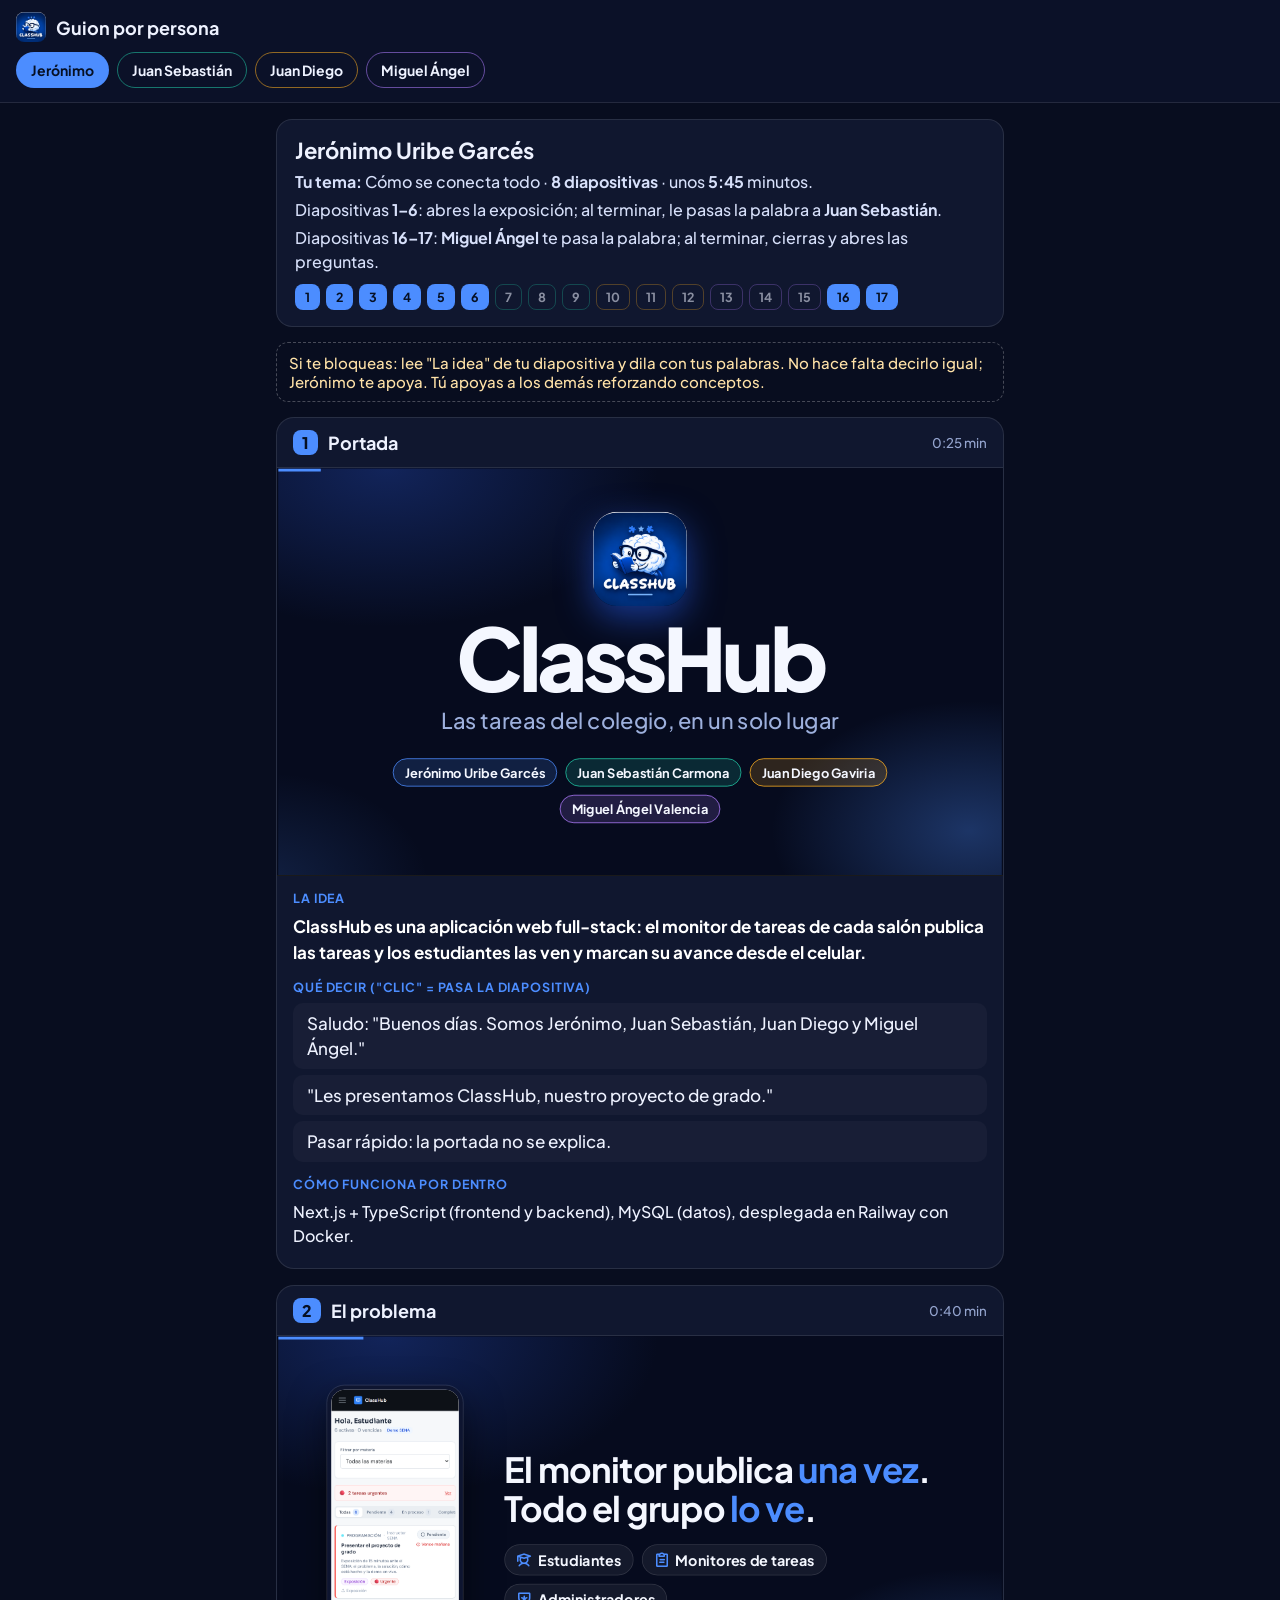
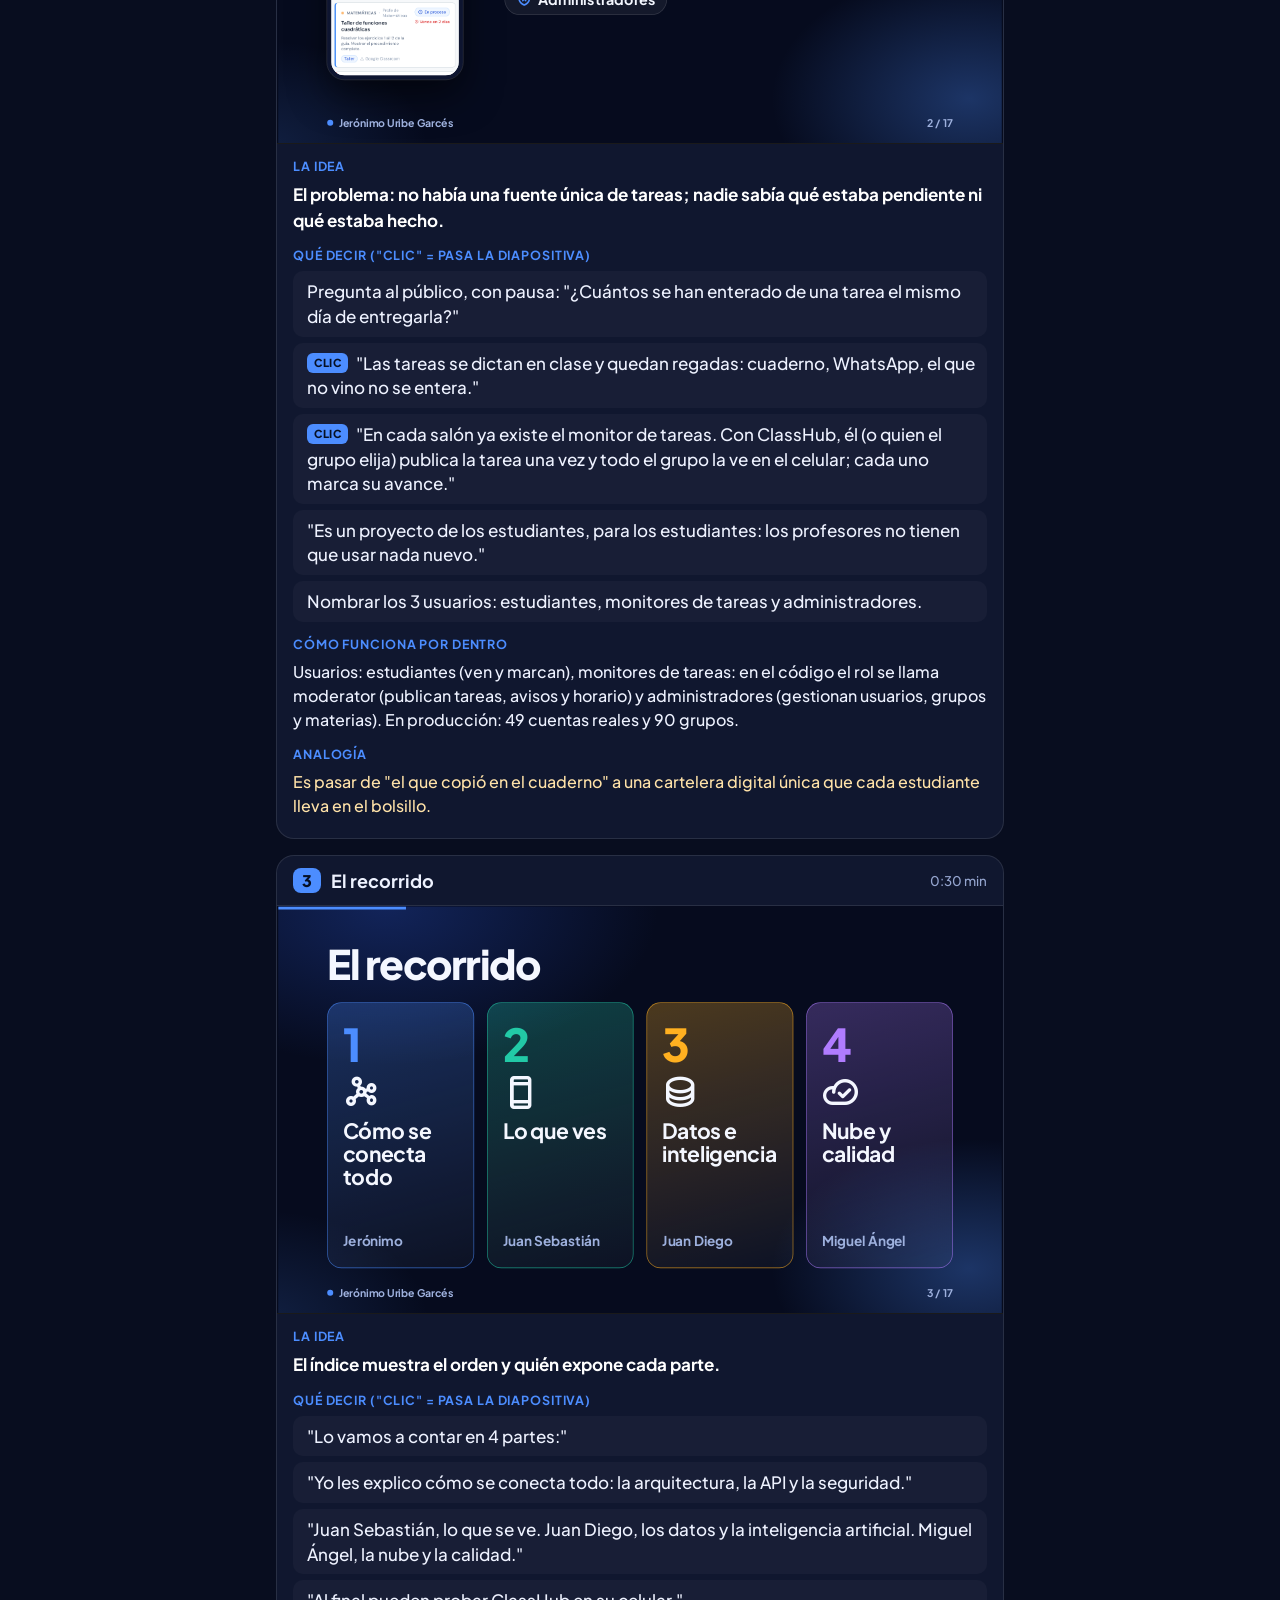
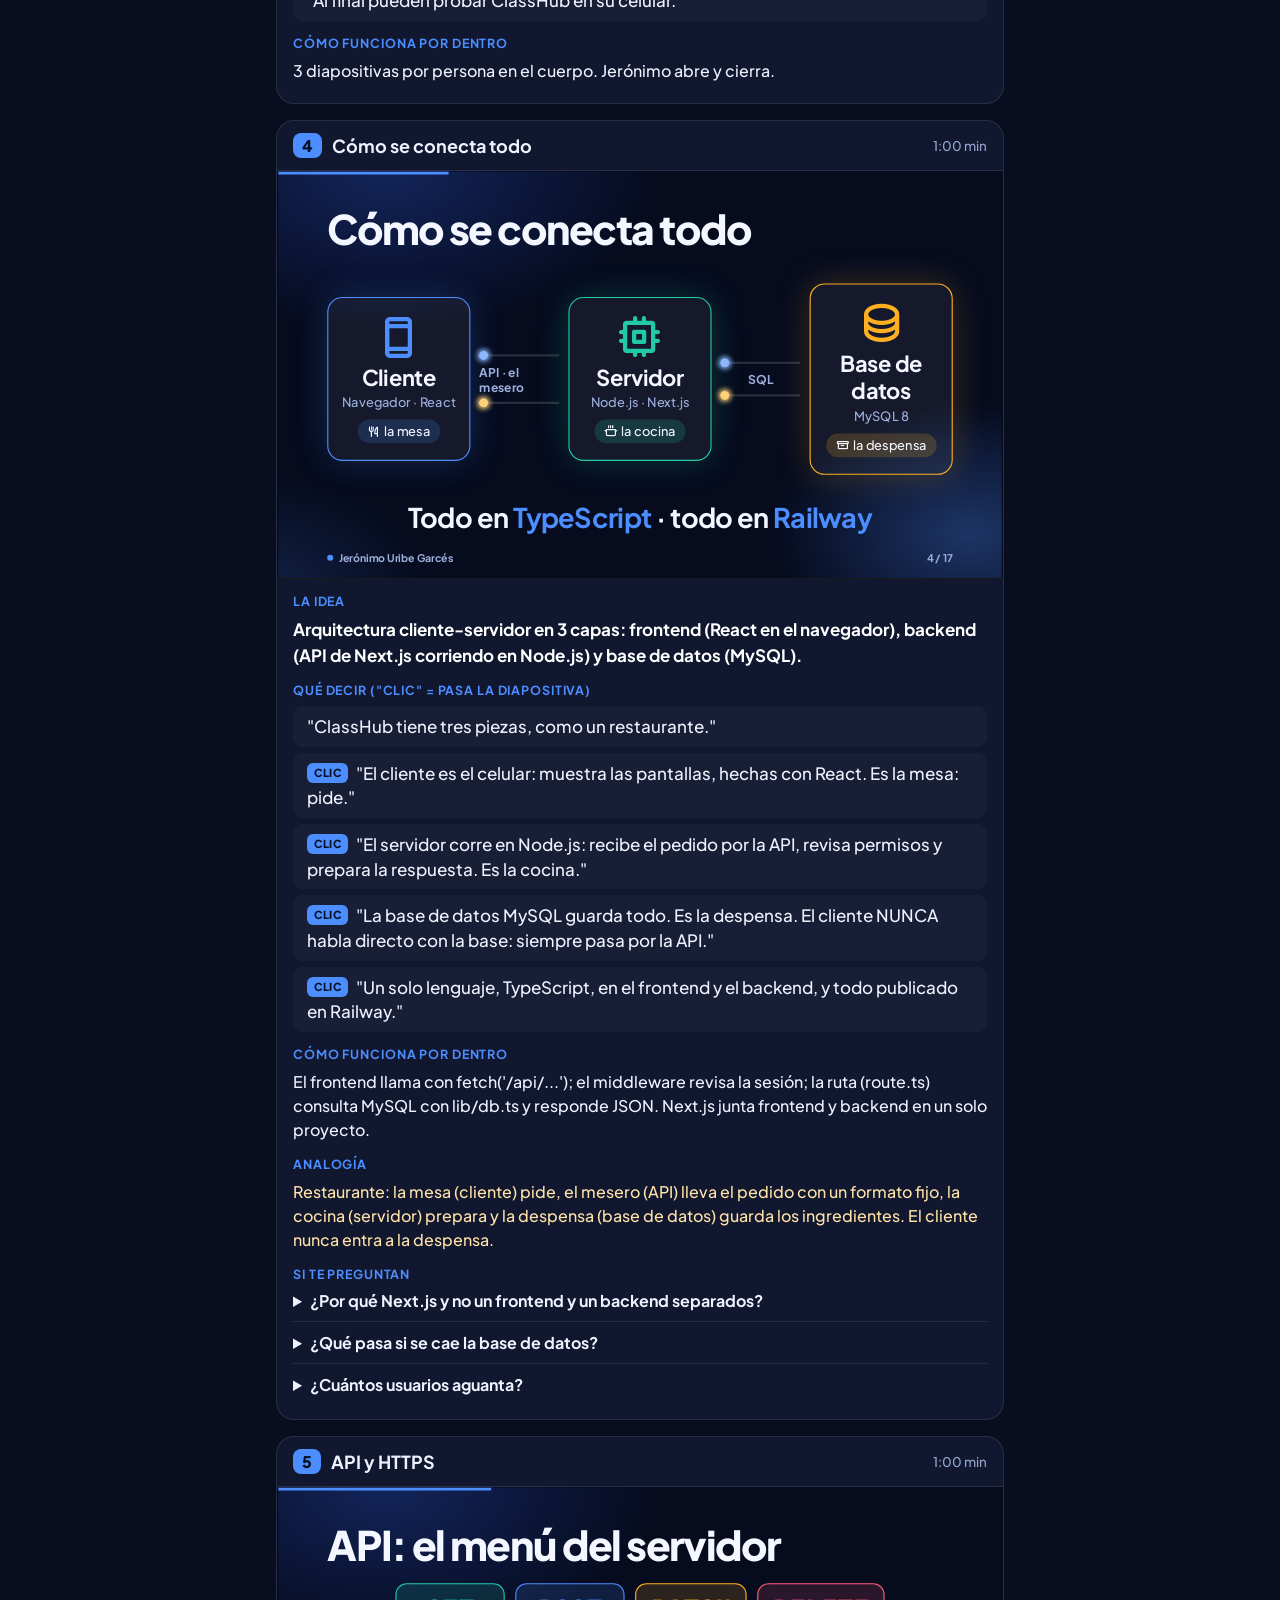
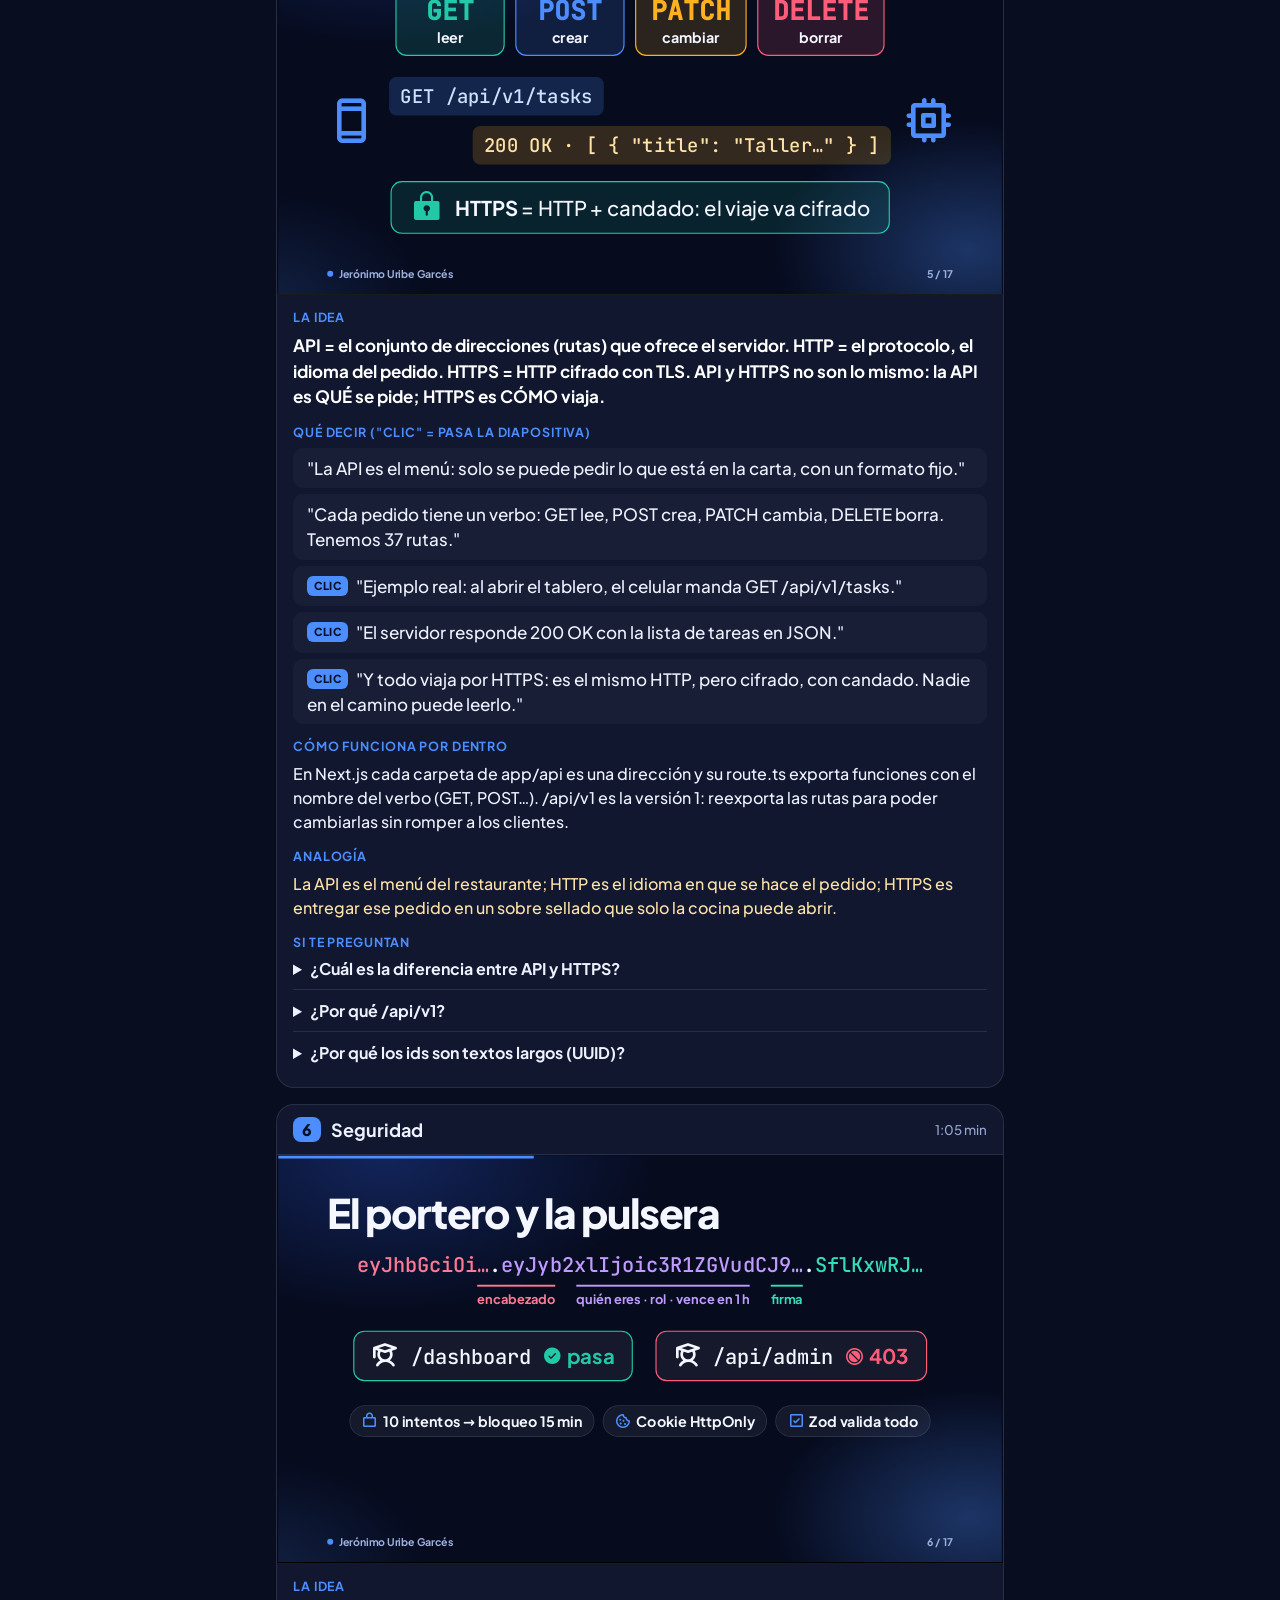
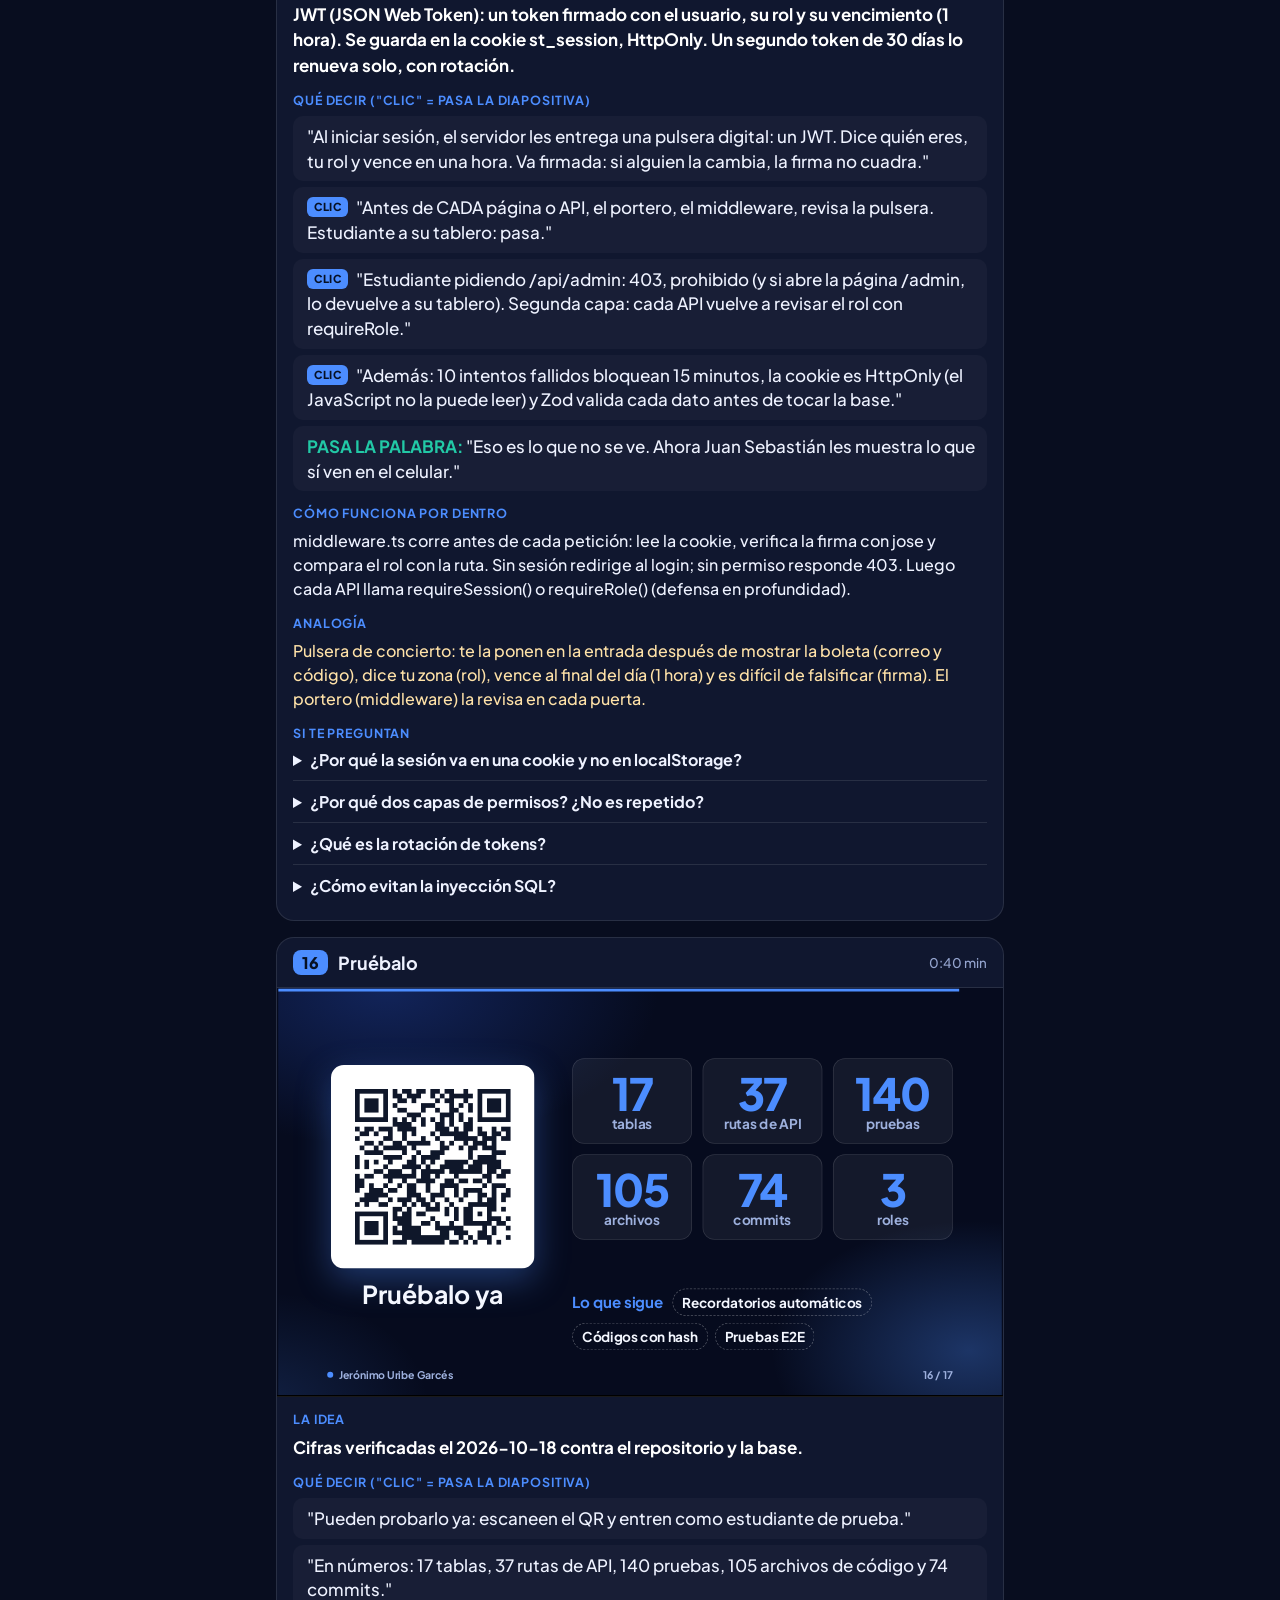
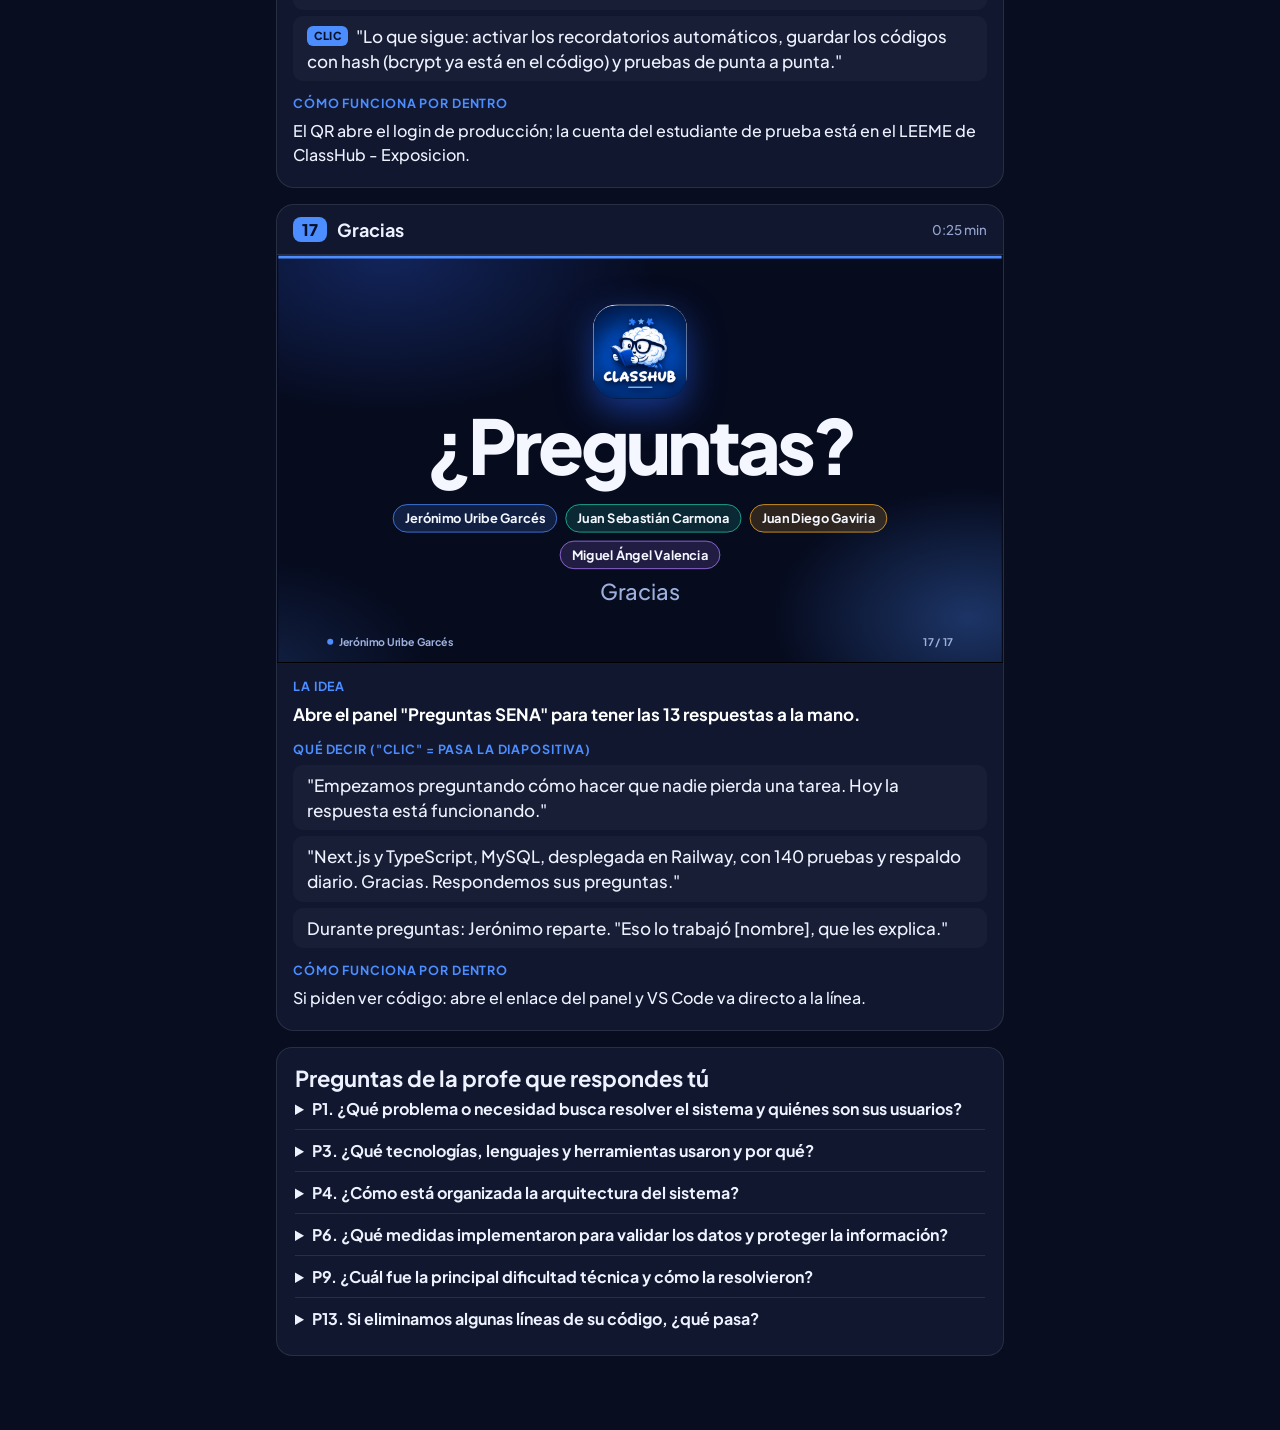
==== commit 849a4a18: "Proyección bien escalada en celular y pases de palabra por tramo en el guion Co-Authored-By: Claude " ====
--- a/guion.html
+++ b/guion.html
@@ -60,6 +60,13 @@
         return `<li>${clic ? '<span class="clic">clic</span>' : ''}${x}</li>`;
       };
 
+      // Agrupa diapositivas seguidas: [0,1,2,3,4,5,15,16] → [[0..5],[15,16]]
+      const tramos = mias => mias.reduce((acc, { n }) => {
+        const ult = acc[acc.length - 1];
+        if (ult && ult[ult.length - 1] === n - 1) ult.push(n); else acc.push([n]);
+        return acc;
+      }, []);
+
       function pintar() {
         const i = Math.max(0, Math.min(3, Number(location.hash.slice(1)) || 0));
         const p = E.equipo[i];
@@ -69,15 +76,19 @@
 
         const mias = E.slides.map((s, n) => ({ s, n })).filter(o => o.s.quien === i);
         const total = mias.reduce((a, o) => a + o.s.seg, 0);
-        const antes = E.slides[mias[0].n - 1], despues = E.slides[mias[mias.length - 1].n + 1];
         const sena = E.sena.filter(q => q.quien === i);
 
         document.getElementById('cuerpo').innerHTML = `
           <section class="resumen" style="--p:${p.color}">
             <h2>${esc(p.n)}</h2>
             <p><b>Tu tema:</b> ${esc(p.tema)} · <b>${mias.length} diapositivas</b> · unos <b>${mmss(total)}</b> minutos.</p>
-            <p>${antes ? `Antes de ti habla <b>${esc(E.equipo[antes.quien].corto)}</b>: te pasa la palabra en la diapositiva ${mias[0].n}.` : 'Tú abres la exposición.'}
-               ${despues && E.slides[mias[mias.length - 1].n + 1].quien !== i ? ` Al terminar, le pasas la palabra a <b>${esc(E.equipo[despues.quien].corto)}</b>.` : ''}</p>
+            ${tramos(mias).map(t => {
+              const de = E.slides[t[0] - 1], a = E.slides[t[t.length - 1] + 1];
+              const rango = t.length > 1 ? `Diapositivas <b>${t[0] + 1}–${t[t.length - 1] + 1}</b>` : `Diapositiva <b>${t[0] + 1}</b>`;
+              const inicio = de ? `<b>${esc(E.equipo[de.quien].corto)}</b> te pasa la palabra` : 'abres la exposición';
+              const fin = a ? `le pasas la palabra a <b>${esc(E.equipo[a.quien].corto)}</b>` : 'cierras y abres las preguntas';
+              return `<p>${rango}: ${inicio}; al terminar, ${fin}.</p>`;
+            }).join('')}
             <div class="orden">${E.slides.map((s, n) => `<span style="--p:${E.equipo[s.quien].color}" class="${s.quien === i ? 'mia' : ''}">${n + 1}</span>`).join('')}</div>
           </section>
           <p class="tip">Si te bloqueas: lee "La idea" de tu diapositiva y dila con tus palabras. No hace falta decirlo igual; Jerónimo te apoya.${i === 0 ? ' Tú apoyas a los demás reforzando conceptos.' : ''}</p>
